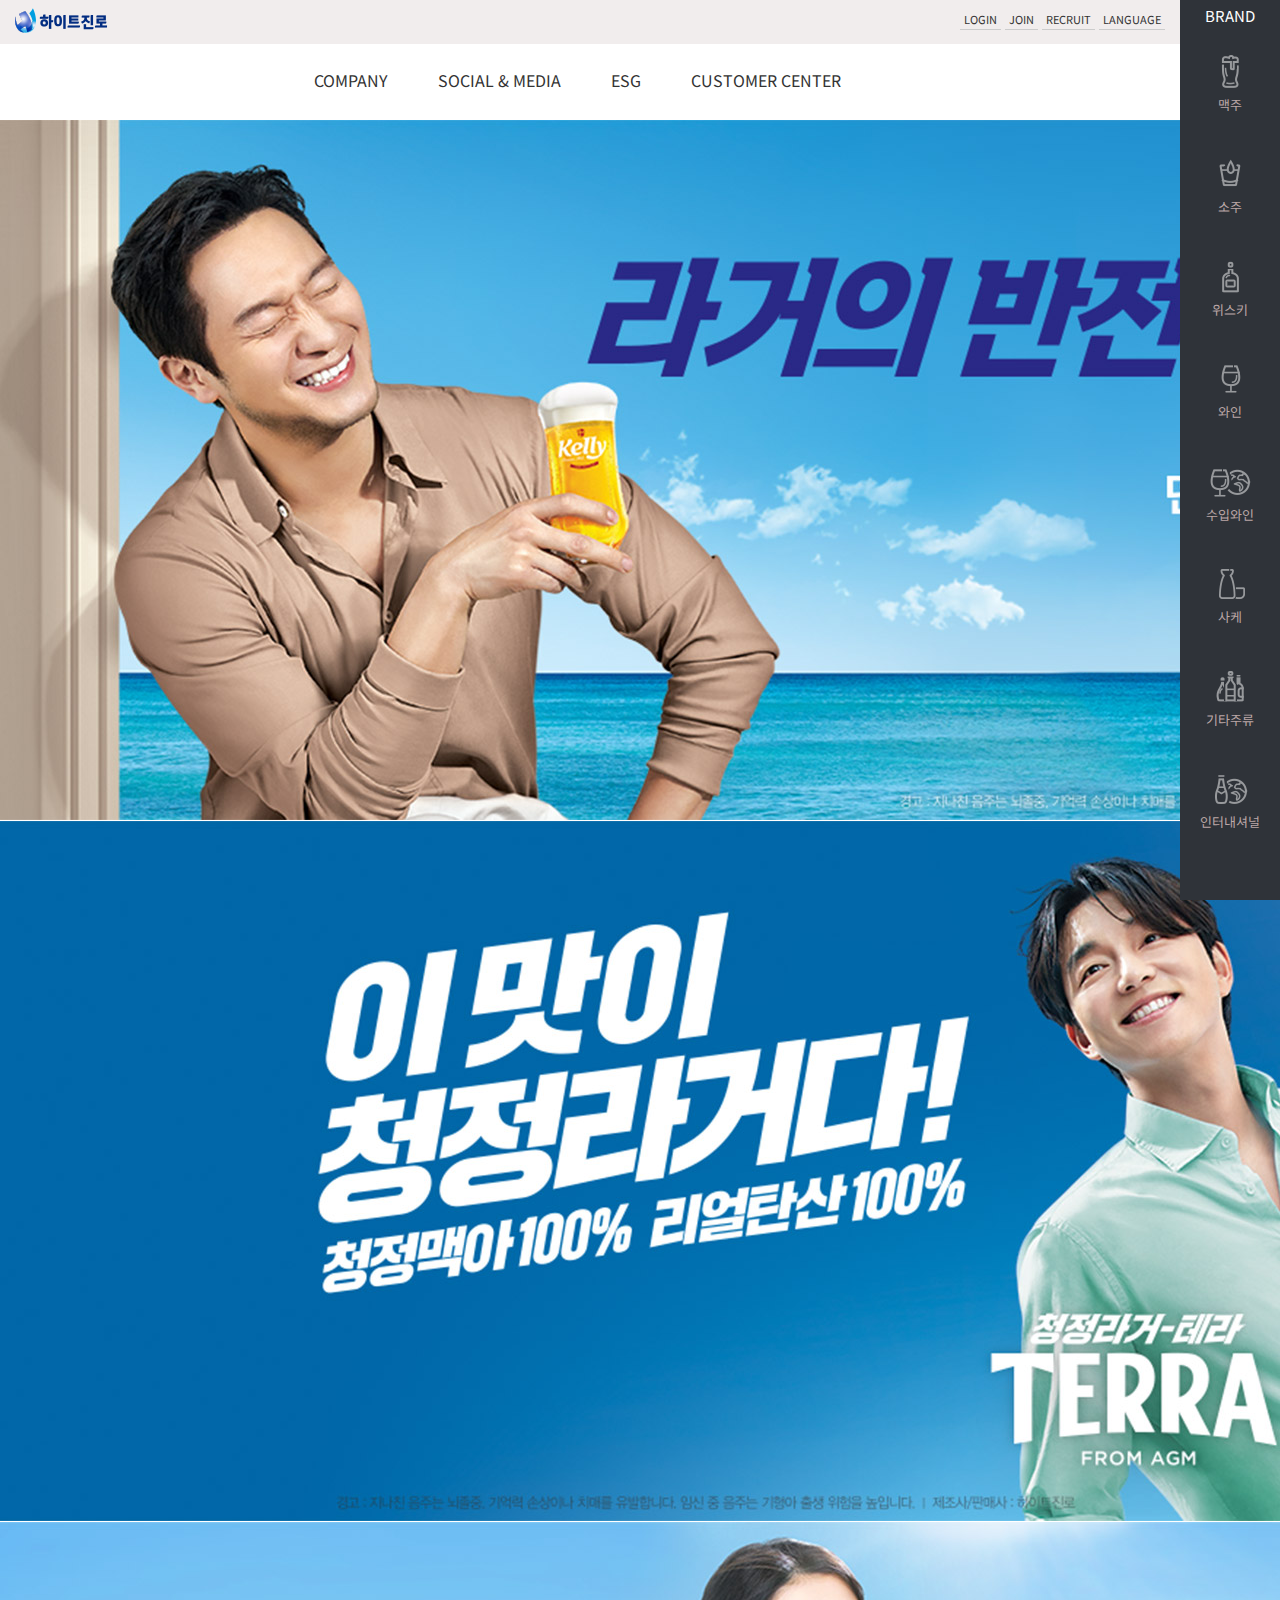
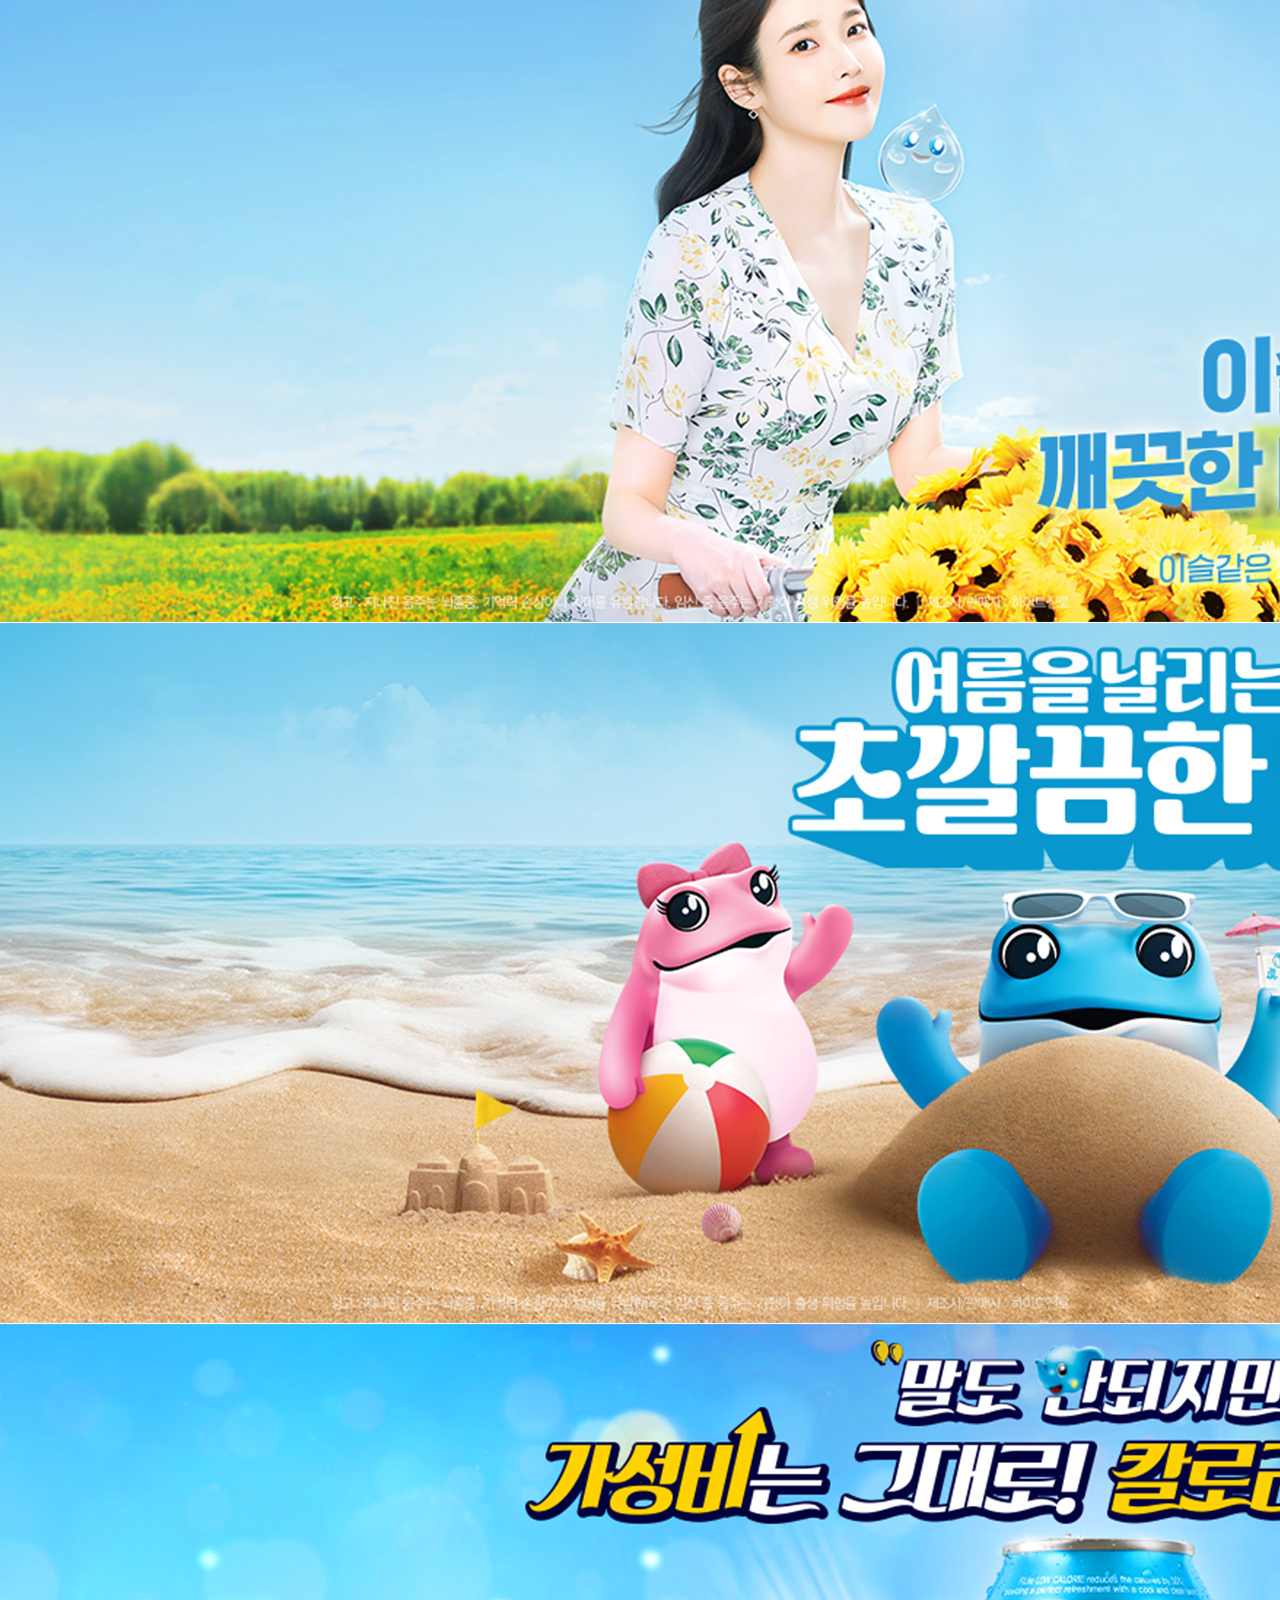
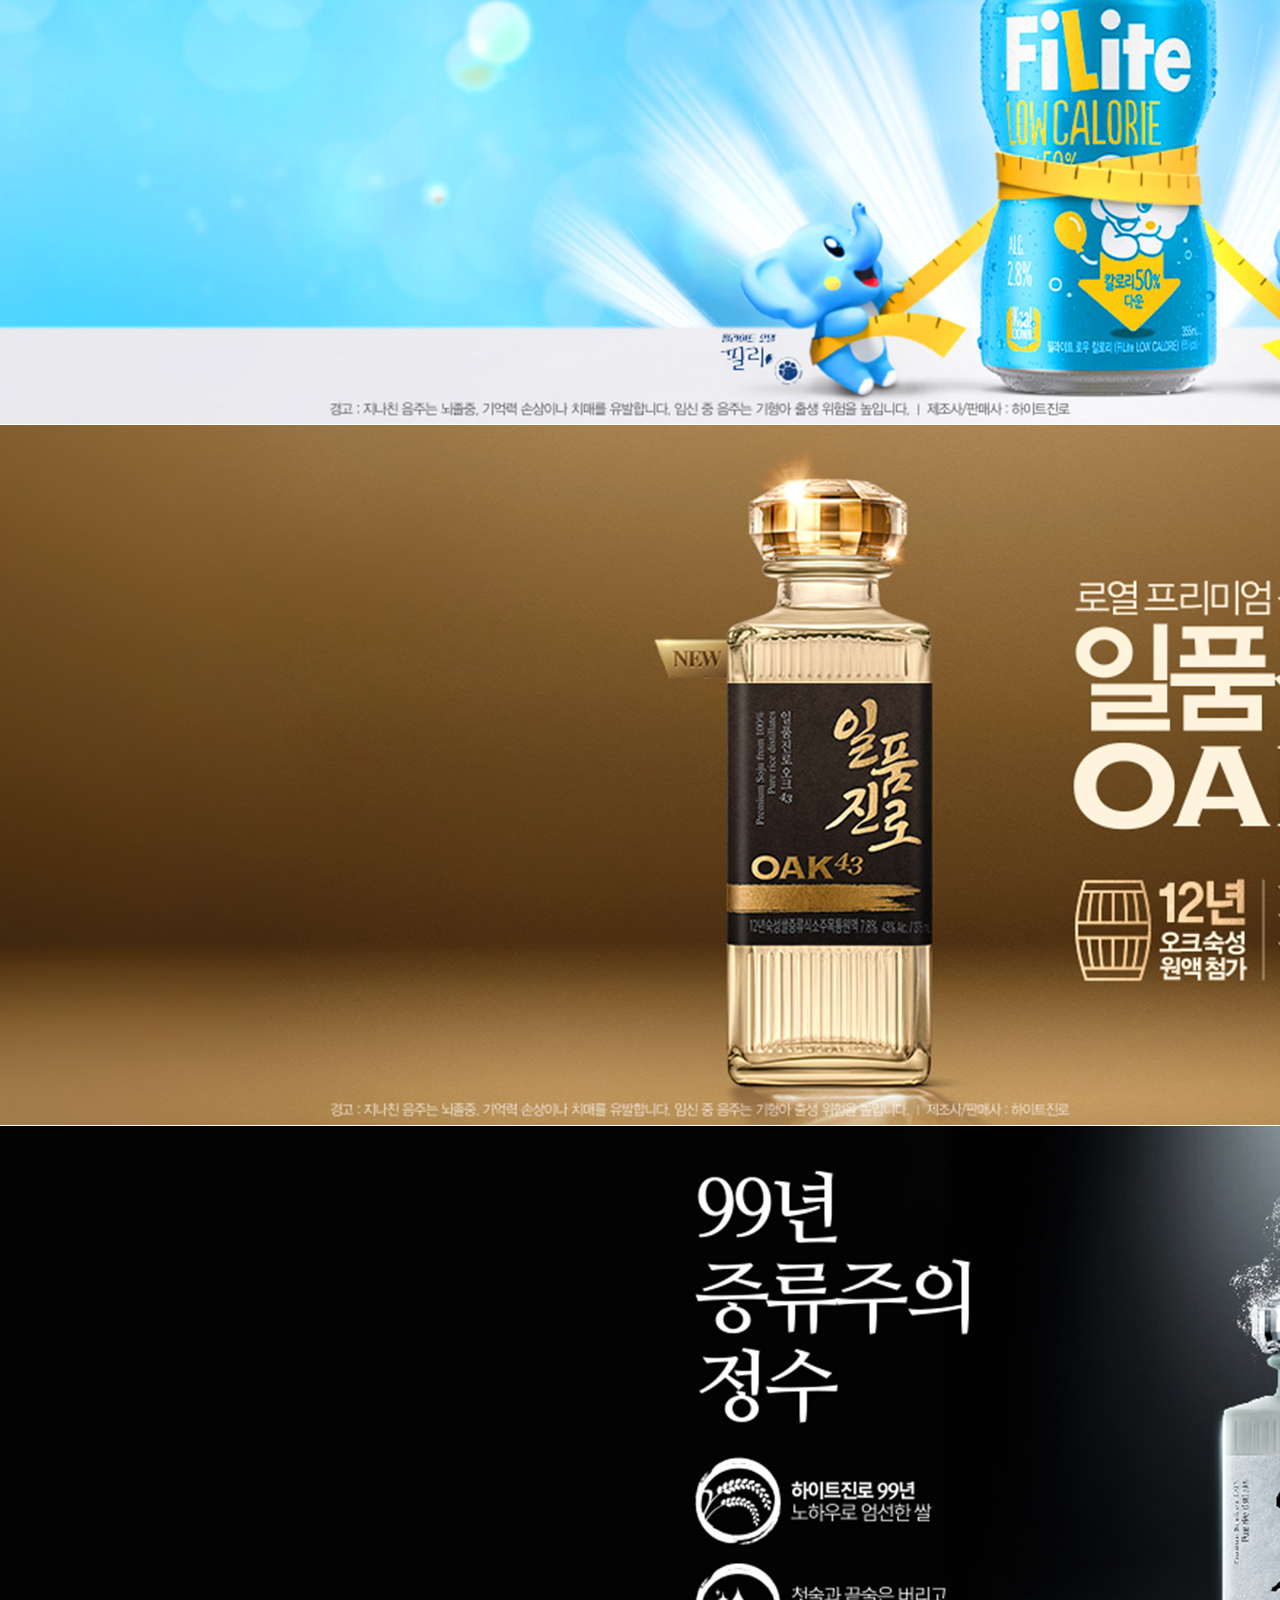
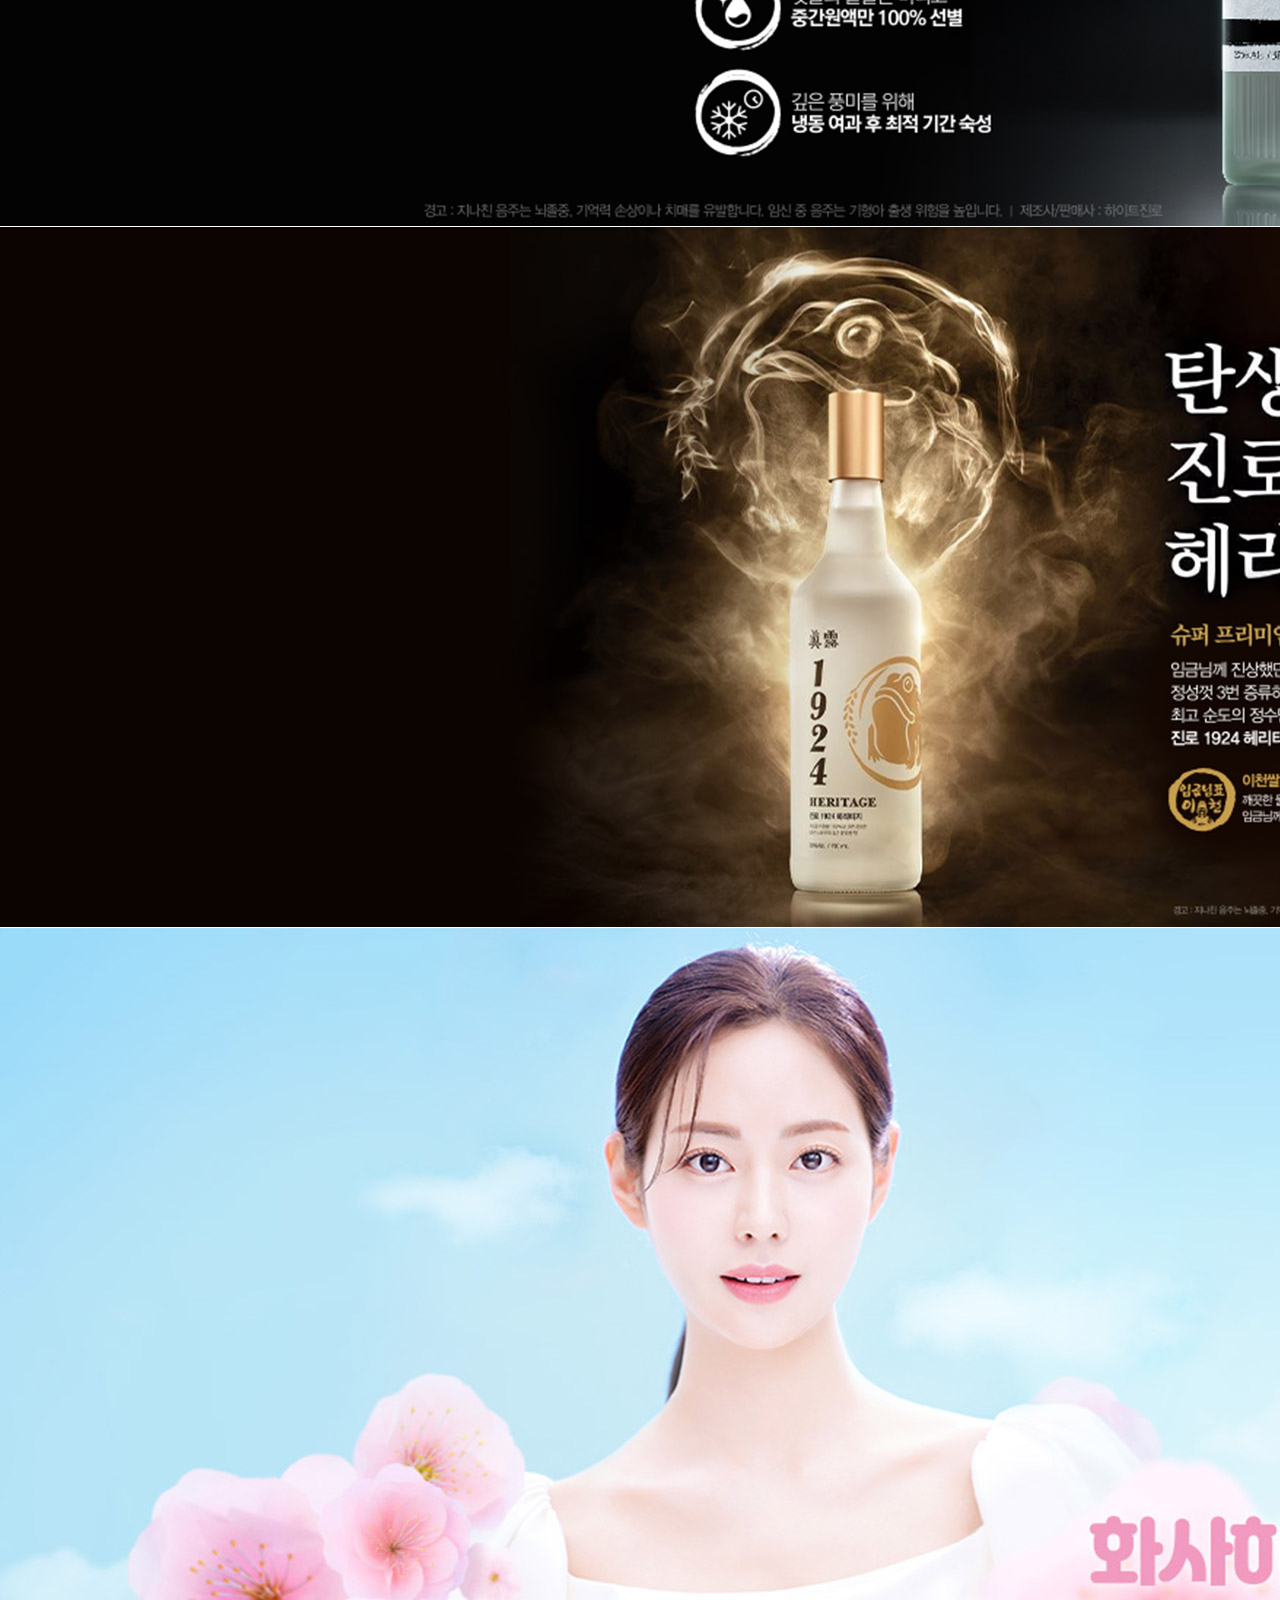
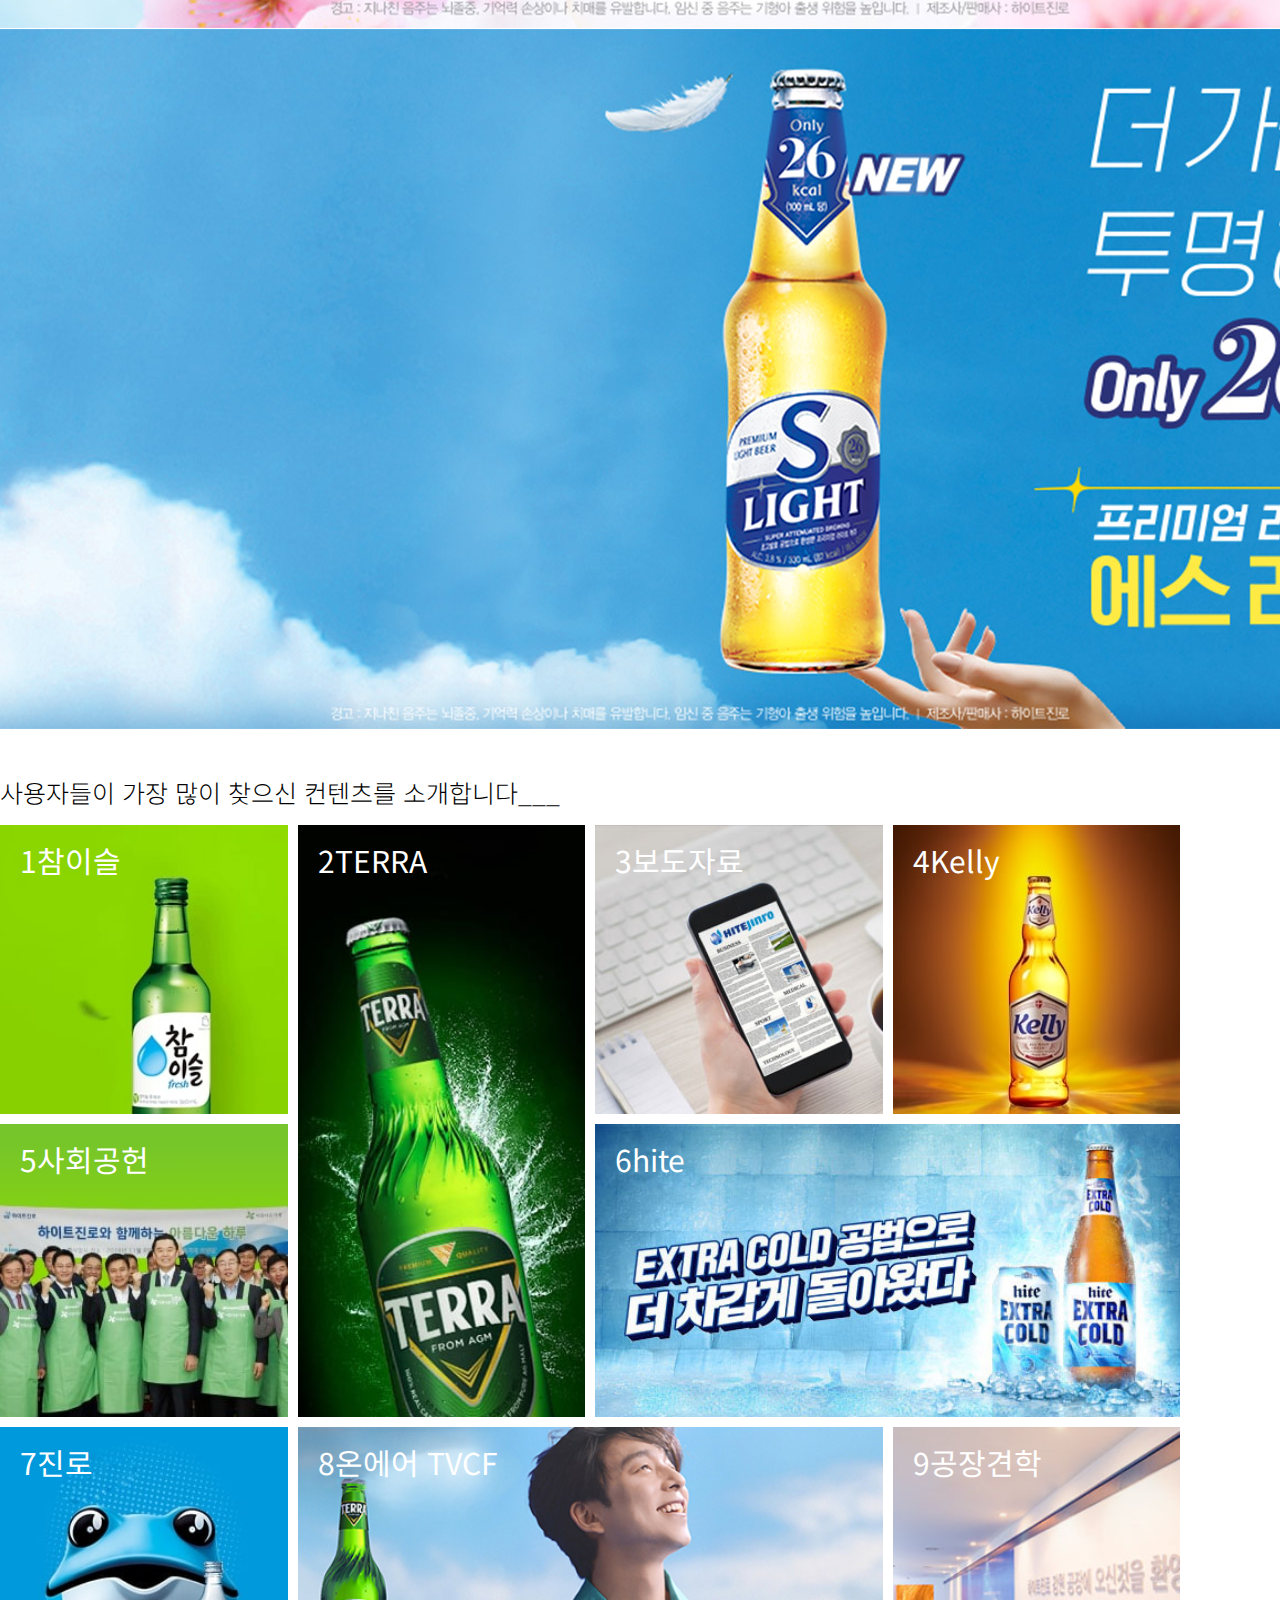
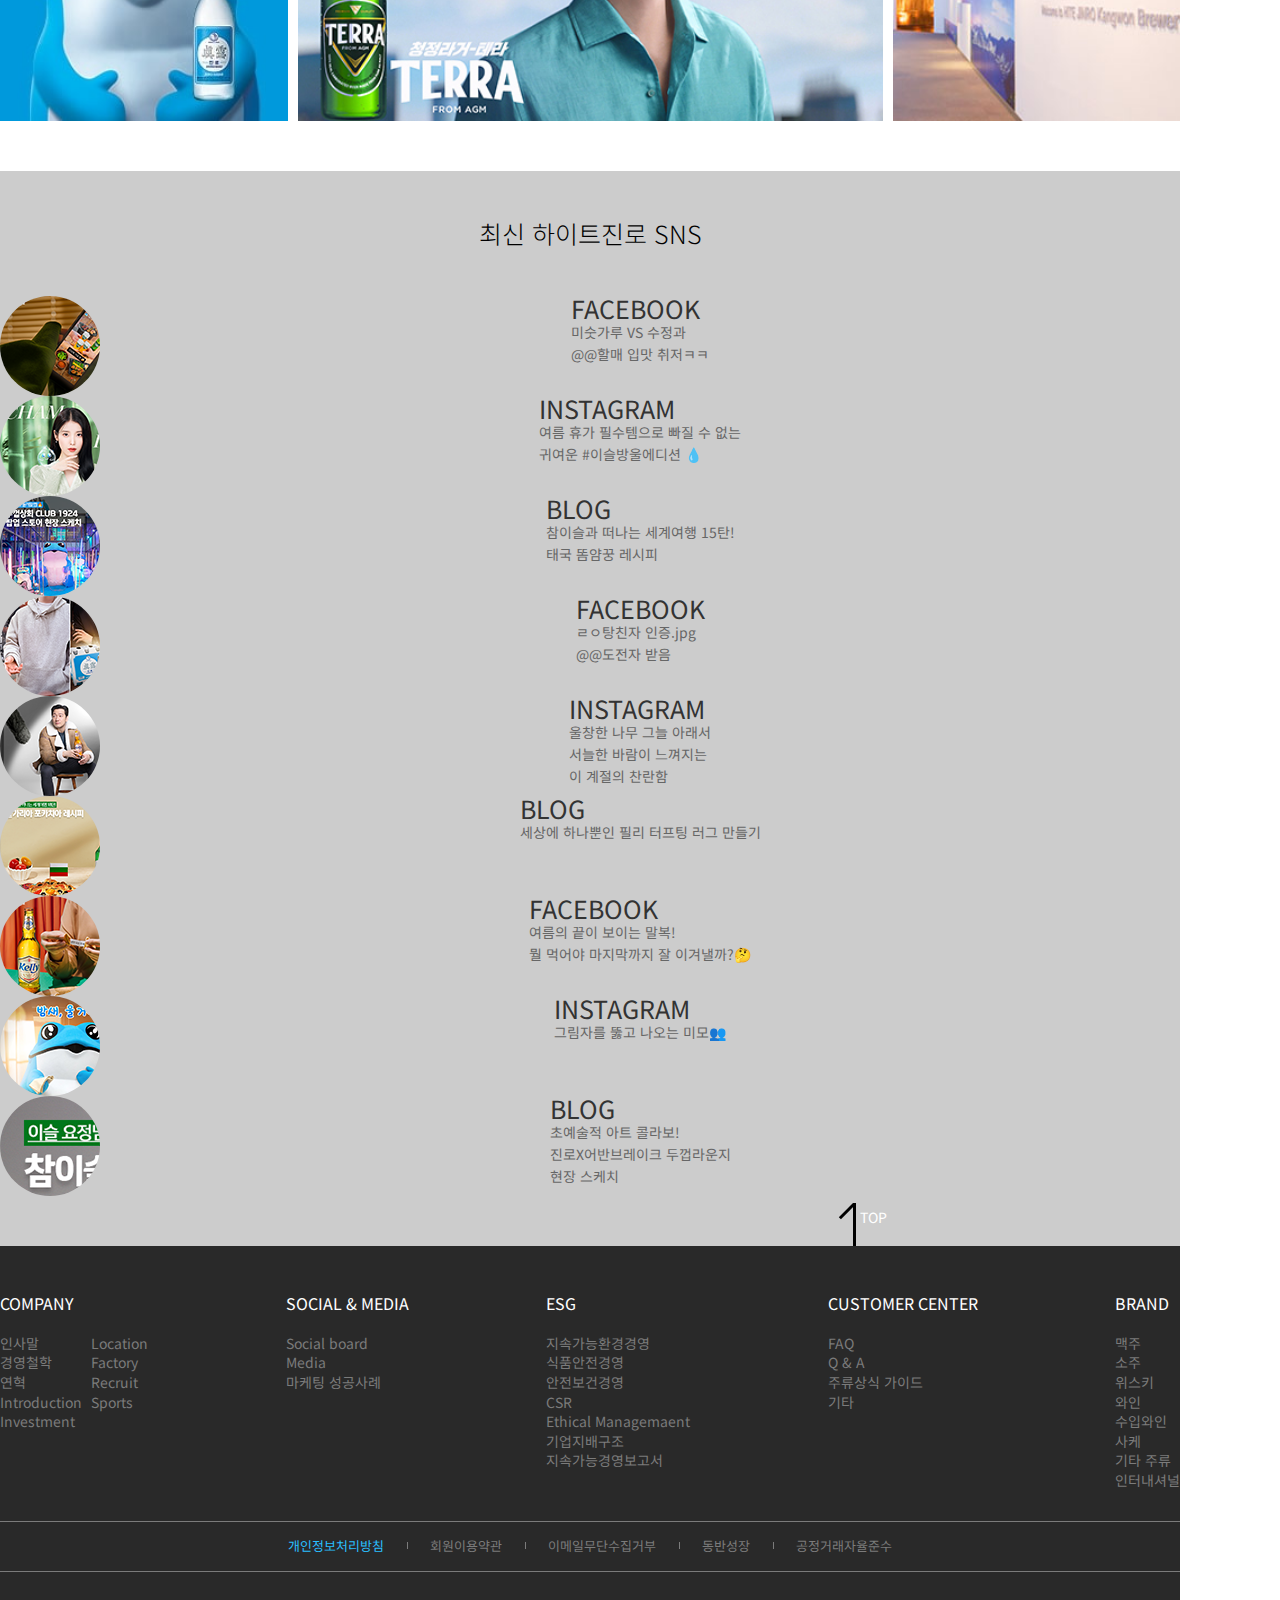
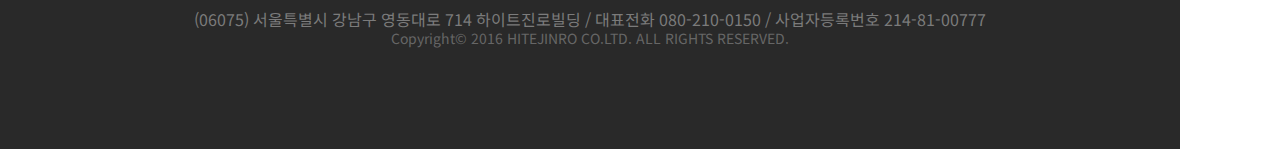
==== index.html @ b8dcb1e9 "240215" ====
<!DOCTYPE html>
<html lang="ko">
<head>
    <meta charset="UTF-8">
    <meta name="viewport" content="width=device-width, initial-scale=1.0">
    <link rel="shortcut icon" href="img/favicon.jpg" type="image/x-icon">
    <link rel="icon" href="img/favicon.jpg" type="image/x-icon">
    <title>pf4-하이트진로</title>
    <link rel="stylesheet" href="https://cdn.jsdelivr.net/npm/reset-css@5.0.1/reset.css">
    <link rel="stylesheet" href="css/reset.css">
    <link rel="preconnect" href="https://fonts.googleapis.com">
    <link rel="preconnect" href="https://fonts.gstatic.com" crossorigin>
    <link href="https://fonts.googleapis.com/css2?family=Noto+Sans+KR:wght@300;400;500&display=swap" rel="stylesheet"> 
    <link rel="stylesheet" href="css/common.css">
    <link rel="stylesheet" href="css/header.css">
    <link rel="stylesheet" href="css/subtitle.css">
    <link rel="stylesheet" href="css/index.css">
    <link rel="stylesheet" href="css/aside.css">
    <link rel="stylesheet" href="css/footer.css">
    <link rel="stylesheet" href="css/responsive.css">
    <script src="https://code.jquery.com/jquery-3.7.0.min.js" type="text/javascript"></script>
    <script type="text/javascript">
        $(document).ready(function(){
           // 목록항목의 p와 a를 둘러싸시오
           $("#product ul.list li").each(function(){// each()는 앞요소갯수만큼 순차적으로 실행하시오; 
                $(this).children("p,a").wrapAll("<div class='wtext'></div>"); 
                // wrapAll('<태그></태그');앞요소를 둘러싸시오(괄호안의 태그로)
                $(".wtext").hide();
            });           
            // 프로덕트 제품오버시 설명글 표시
                //목록항목에 마우스올리면 실행하시오
           $("#product ul.list li").hover(
                function(){ //mouseenter
                    // 마우스올린 li의 자식인 wtext를 fadeIn();하시오
                    $(this).children(".wtext").stop().fadeIn();//fadeIn() 서서히 나타나게 하시오
                    // 마우스올린 li의 자식인 wtext에 클래스를 붙여라(scaleX100)
                    $(this).children(".wtext").addClass("scaleX100");
                    // 마우스올린 li가 아닌 다른 형제요소들의 자식 wtext에 클래스를 없애라(scaleX100)
                    $(this).siblings().children("wtext").removeClass("scaleX100");


                },
                function(){ //mouseleave
                    $(this).children(".wtext").stop().fadeOut();//서서히 사라지게 하시오
                    // 마우스올린 li의 자식인 wtext에 클래스를 없애라(scaleX100)
                    $(this).children(".wtext").removeClass("scaleX100");
                }
           ); 
           /* 반응형에 따른 요소제어(보이기) */
           if($(window).width()<=1200){ // <= 작거나 같다(비교연산자) / $(window).width() 윈도우의 크기값을 가져와라
                // 모바일시 brand제목을 헤더로 옮기기
                $("aside .wrap h2").appendTo("header .wrap nav"); 
                /* 타이틀이미지 모바일용으로 교체 */
                //타이틀영역의 img태그의 속성값을 변경하시오
                /* $("div#subtitle .wrap img[src='img/i1.jpg']").attr("src","img/m/m-title1.jpg");
                $("div#subtitle .wrap img[src='img/i2.jpg']").attr("src","img/m/m-title2.jpg");
                $("div#subtitle .wrap img[src='img/i3.jpg']").attr("src","img/m/m-title3.jpg");
                $("div#subtitle .wrap img[src='img/i4.jpg']").attr("src","img/m/m-title4.jpg");
                $("div#subtitle .wrap img[src='img/i5.jpg']").attr("src","img/m/m-title5.png");
                $("div#subtitle .wrap img[src='img/i6.jpg']").attr("src","img/m/m-title6.png");
                $("div#subtitle .wrap img[src='img/i7.jpg']").attr("src","img/m/m-title7.png");
                $("div#subtitle .wrap img[src='img/i8.jpg']").attr("src","img/m/m-title8.jpg");
                $("div#subtitle .wrap img[src='img/i9.jpg']").attr("src","img/m/m-title9.jpg");
                $("div#subtitle .wrap img[src='img/i10.jpg']").attr("src","img/m/m-title10.png"); */

                var n=1;  // 변수선언과 초기화
                // 변수키워드 변수명=데이터; 변수키워드 var(변수:데이터를 담는 그릇,폴더) 
                // 변수명 n , = 넣어라(대입연산자,부호,기호), 1은 숫자데이터
                // 해석 : 변수 n에 1을 넣어라
                $("div#subtitle .wrap img").each(function(){
                    $("div#subtitle .wrap img:nth-child("+n+")").attr("src","img/m/m-title"+n+".jpg"); 
                    // 문자열과 변수 연결: "문자열"+변수
                    n++; // n에 들어있는 값을 1씩 증가시키시오
                });

                //어사이드의 img를 모바일용 이미지로 교체하기
                /* $("aside .wrap ul.list > li ul.listsub li:nth-child(1) a img").attr("src","img/aside/1-1m.png");
                $("aside .wrap ul.list > li ul.listsub li:nth-child(2) a img").attr("src","img/aside/1-2m.png");
                $("aside .wrap ul.list > li ul.listsub li:nth-child(3) a img").attr("src","img/aside/1-3m.png");
                $("aside .wrap ul.list > li ul.listsub li:nth-child(4) a img").attr("src","img/aside/1-4m.png");
                $("aside .wrap ul.list > li ul.listsub li:nth-child(5) a img").attr("src","img/aside/1-5m.png"); */

                var i=1;
                var m=1;

                $("aside .wrap ul.list > li").each(function(){
                    
                    $("aside .wrap ul.list > li:nth-child("+i+") ul.listsub li").each(function(){
                        $("aside .wrap ul.list > li:nth-child("+i+") ul.listsub li:nth-child("+m+") a img").attr("src","img/aside/"+i+"-"+m+"m.png");
                        m++;
                    });
                    i++;
                    m=1;
                });
                
             



            }
           //윈도우창사이즈가 바뀌면 실행하시오
           $(window).resize(function(){
                if($(window).width()<=1200){
                    $("aside .wrap h2").appendTo("header .wrap nav"); 
                 /* 타이틀이미지 모바일용으로 교체 */
                    //타이틀영역의 img태그의 속성값을 변경하시오
                    // $("div#subtitle .wrap img[src='img/i1.jpg']").attr("src","img/m/m-title1.jpg");

                    var n = 1;
                    $("div#subtitle .wrap img").each(function(){
                        $("div#subtitle .wrap img:nth-child("+n+")").attr("src","img/m/m-title"+n+".jpg");
                        n++;
                    });
                }
                if($(window).width()>1200){
                    $("header .wrap nav>h2").prependTo("aside .wrap");
                    /* 타이틀이미지 pc용으로 교체 */
                    /* $("div#subtitle .wrap img[src='img/m/m-title1.jpg']").attr("src","img/i1.jpg");
                    $("div#subtitle .wrap img[src='img/m/m-title2.jpg']").attr("src","img/i2.jpg");
                    $("div#subtitle .wrap img[src='img/m/m-title3.jpg']").attr("src","img/i3.jpg");
                    $("div#subtitle .wrap img[src='img/m/m-title4.jpg']").attr("src","img/i4.jpg");
                    $("div#subtitle .wrap img[src='img/m/m-title5.png']").attr("src","img/i5.jpg");
                    $("div#subtitle .wrap img[src='img/m/m-title6.png']").attr("src","img/i6.jpg");
                    $("div#subtitle .wrap img[src='img/m/m-title7.png']").attr("src","img/i7.jpg");
                    $("div#subtitle .wrap img[src='img/m/m-title8.jpg']").attr("src","img/i8.jpg");
                    $("div#subtitle .wrap img[src='img/m/m-title9.jpg']").attr("src","img/i9.jpg");
                    $("div#subtitle .wrap img[src='img/m/m-title10.png']").attr("src","img/i10.jpg"); */
                    var n=1; // 변수(그릇) n에 1을 넣으시오
                    $("div#subtitle .wrap img").each(function(){
                        $("div#subtitle .wrap img:nth-child("+n+")").attr("src","img/i"+n+".jpg");
                        n++; //n의 값을 1씩 증가시키시오.
                    });

                }
           });
           /*
            / 다른 요소를 잘라내서 원하는 요소안에 넣기
                잘라내올 요소.appendTo("붙여넣을 요소");

                / 조건문 if
                구문형식 if(조건){조건이 맞으면 실행될 구문}
                /$(window) : 브라우저창
                / width();너비를 가져오시오
                / < : 작다면

                if($(window).width()<769){ // 창크기가 769미만이라면 
                    $("aside .wrap h2").appendTo("header .wrap nav");  //  h2를 ..로 옮겨라
                }
           */
          
        /* 햄버거버튼 클릭 - 대메뉴 보이기 */
            // 햄버거를 클릭하면 실행하시오()
            $(".ham").click(function(){
                //w대메뉴에 클래스를 붙이시오
                $("header .wrap nav .wgnb").addClass("wgnbShow");

                //close를 지우기
                $(".close").remove();

                //x표시용으로 쓸 태그를 추가하시오
                $("header .wrap nav .wgnb").prepend('<a href="" class="close block"></a>'); 

                //대메뉴 닫기
                $(".close").click(function(){
                    $("header .wrap nav .wgnb").removeClass("wgnbShow");
                    return false;
                });

                //aside를 닫기
                $("aside").removeClass("asideSliding");
                return false;
            });
        //모바일 대메뉴클릭하면 서브메뉴 펼치게
            $("header .wrap nav .wgnb h2").click(function(){
                $(this).toggleClass("currenH2");
                $(this).parent().siblings().children("h2").removeClass("currenH2");
                $(this).next().slideToggle();
                $(this).parent().siblings().children("ul").slideUp();
            });
            
        // 스크롤 이벤트
            var headerH = $("header").height();
            $(window).scroll(function(){
                if($(window).scrollTop()>$("header").height()){ // 윈도우의 scrollTop 위치값이 ~~보다 크다면
                    // body에 스타일 지정 (padding-top값에 header 높이값 지정)
                    $("body").css("padding-top", headerH);
                    // header에 클래스 붙히기
                    $("header").addClass("headerFix");
                }else{
                    $("body").css("padding-top",0);
                    $("header").removeClass("headerFix");
                }
                if($(window).scrollTop()>$("#subtitle").height()+40){
                    // aside에 slideHide 클래스 붙히기
                    $("aside").addClass("slideHide");
                    // 탑 요소에 클래스 붙히기
                    $("footer .btop").addClass("topFix");
                }else{
                    $("aside").removeClass("slideHide");
                    $("footer .btop").removeClass("topFix");
                }

                // 하단 탑 버튼 페이지와 같이 이동 
                if($(window).scrollTop()>$("footer").offset().top-$(window).height()){
                    $("footer .btop").removeClass("topFix").css("opacity",1);
                }
                
            });
            console.log($("footer").offset());
        });
    </script> 
    <!-- slick -->
    <link rel="stylesheet" type="text/css" href="https://cdn.jsdelivr.net/npm/slick-carousel@1.8.1/slick/slick.css"/>
    <link rel="stylesheet" type="text/css" href="https://cdn.jsdelivr.net/npm/slick-carousel@1.8.1/slick/slick-theme.css"/>
    <script type="text/javascript" src="https://cdn.jsdelivr.net/npm/slick-carousel@1.8.1/slick/slick.min.js"></script>
	<script type="text/javascript">
        $(document).ready(function(){
            $('.snsSlide').slick({
                infinite: true,
                slidesToShow: 3,
                slidesToScroll: 1,
                autoplay: true,
                autoplaySpeed: 2000,
                speed:1000,
                dots:true,
                arrows:true,
                responsive:[
                    {
                    breakpoint: 769,
                    settings: {
                        infinite: true,
                        slidesToShow: 1,
                        slidesToScroll: 1,
                        autoplay: true,
                        autoplaySpeed: 2000,
                        speed:1000,
                        dots:true,
                        arrows:false,
                        centerMode: true,
                        centerPadding: '20px'
                    }
                    }
                ]   
            });

            $('.titleani').slick({
                infinite: true,
                slidesToShow: 1,
                slidesToScroll: 1,
                autoplay: true,
                autoplaySpeed: 3000,
                speed:4000,
                dots:true,
                arrows:true,
                responsive:[
                    {
                        breakpoint: 1201,
                        settings: {
                            infinite: true,
                            slidesToShow: 2,
                            slidesToScroll: 1,
                            autoplay: true,
                            autoplaySpeed: 2000,
                            speed:1000,
                            dots:true,
                            arrows:false
                        }
                    },
                    {
                        breakpoint: 769,
                        settings: {
                            infinite: true,
                            slidesToShow: 1,
                            slidesToScroll: 1,
                            autoplay: true,
                            autoplaySpeed: 2000,
                            speed:1000,
                            dots:true,
                            arrows:false
                        }
                    }
                ]    
            });
        });
    </script>
    <!-- aside애니 -->
    <script type="text/javascript">
        $(document).ready(function(){
            $("aside .wrap ul.list > li h3").hover(function(){
                //$("aside").addClass("sliding");
                if($(window).width()>1200){
                    $("aside").addClass("sliding");
                    $(this).next().show();
                    $(this).parent().siblings().children(".listsub").hide();
                    $(this).addClass("current");
                    $(this).next().addClass("wide");
                    $(this).parent().siblings().children("h3").removeClass("current");
                    $(this).parent().siblings().children(".listsub").hide().removeClass("wide");
                }
            });
            //h3 a을 클릭하면 실행하시오
            $("aside .wrap ul.list > li h3 a").click(function(){
                // 마우스클릭한 요소 다음에 오는 것을 slideToggle하시오
                $(this).parent().next().slideToggle();
                $(this).parent().parent().siblings().children("div").slideUp();
                return false;
            });

            $("aside").mouseleave(function(){
                // $("aside").removeClass("sliding");
            });
            //brand를 클릭하면 실행하시오
            $("header .wrap nav h2").click(function(){
                //aside에 클래스를 토글하시오
                $("aside").toggleClass("asideSliding");
                $("header .wrap nav .wgnb").removeClass("wgnbShow");
            });

        });
    </script>		
</head>
<body>
    
    <!-- 상단영역 -->
   <header id="top">
        <div class="wrap">
            <nav>
                <h1 class="h5">
                    <a href="" class="a">하이트진로</a>
                </h1>
                <ul class="gnb">
                    <li><a href="" class="a">COMPANY</a></li>
                    <li><a href="" class="a">SOCIAL & MEDIA</a></li>
                    <li><a href="" class="a">ESG</a></li>
                    <li><a href="" class="a">CUSTOMER CENTER</a></li>
                </ul>
                <ul class="enb">
                    <li><a href="" class="a">LOGIN</a></li>
                    <li><a href="" class="a">JOIN</a></li>
                    <li><a href="" class="a">RECRUIT</a></li>
                    <li><a href="" class="a">LANGUAGE</a></li>
                </ul>
                <div class="wgnb hide">
                    <div class="center">
                        <div class="wsub">
                            <h2 class="hide">COMPANY</h2>
                            <ul class="text-center">
                                <li><a href="">회사개요</a></li>
                                <li><a href="">CEO 인사말</a></li>
                                <li><a href="">가치체계</a></li>
                                <li><a href="">연구소</a></li>
                                <li><a href="">관계사</a></li>
                                <li><a href="">사업장</a></li>
                            </ul>
                        </div>
                        <div class="wsub">
                            <h2 class="hide">제품소개</h2>
                            <ul class="text-center">
                                <li><a href="">제품정보</a></li>
                                <li><a href="">주정</a></li>
                                <li><a href="">석유화학</a></li>
                                <li><a href="">Color Paste</a></li>
                                <li><a href="">제품문의</a></li>
                            </ul>
                        </div>
                        <div class="wsub">
                            <h2 class="hide">지속가능경영</h2>
                            <ul class="text-center">
                                <li><a href="">정도경영</a></li>
                                <li><a href="">환경경영</a></li>
                                <li><a href="">품질경영</a></li>
                            </ul>
                        </div>
                        <div class="wsub">
                            <h2 class="hide">투자정보</h2>
                            <ul class="text-center">
                                <li><a href="">경영정보</a></li>
                                <li><a href="">주가정보</a></li>
                                <li><a href="">재무정보</a></li>
                                <li><a href="">IR자료실</a></li>
                            </ul>
                        </div>
                        <div class="wsub">
                            <h2 class="hide">홍보센터</h2>
                            <ul class="text-center">
                                <li><a href="">KAI소식</a></li>
                                <li><a href="">CI소개</a></li>
                                <li><a href="">사회공헌</a></li>
                            </ul>
                        </div>
                        <div class="wsub">
                            <h2 class="hide">인재채용</h2>
                            <ul class="text-center">
                                <li><a href="">인사제도</a></li>
                                <li><a href="">채용공고</a></li>
                                <li><a href="">채용문의</a></li>
                            </ul>
                        </div>
                    </div>
                </div>
                <a href="" class="ham hide">전체메뉴</a>

            </nav>
        </div>
   </header>
   <!-- 타이틀영역 -->
   <div id="subtitle" class="height-full">
        <div class="titleani wrap height-full">
            <img src="img/i1.jpg" alt="켈리 포스터">
            <img src="img/i2.jpg" alt="테라 포스터">
            <img src="img/i3.jpg" alt="참이슬 포스터">
            <img src="img/i4.jpg" alt="진로 포스터">
            <img src="img/i5.jpg" alt="필라이트 포스터">
            <img src="img/i6.jpg" alt="일품진로 OAK43 포스터">
            <img src="img/i7.jpg" alt="일품진로 포스터">
            <img src="img/i8.jpg" alt="진로1924 포스터">
            <img src="img/i9.jpg" alt="매화수 포스터">
            <img src="img/i10.jpg" alt="에스라이트 포스터">
        </div>
   </div>
   <!-- 메인영역 -->
   <main>
        <section id="product">
            <div class="wrap paddingT50 paddingB50">
                <ol class="breadcrumb hide">
                    <li><a href="">home</a></li>
                    <li><a href="">회사소개</a></li>
                    <li class="active">인사말</li>
                </ol>
                <h2 class="h3">사용자들이 가장 많이 찾으신 컨텐츠를 소개합니다___</h2>
                <ul class="list">
                    <li data-toggle="modal" data-target="#myModal">
                        <figure><img src="img/1.jpg" alt=""></figure>
                        <h3>1참이슬</h3>
                        <p>국내유일 청정 대나무숯으로<br>4번 걸러 더 깨끗해진<br>참이슬 fresh</p>
                        <a href="">LEARN MORE</a>
                    </li>
                    <li data-toggle="modal" data-target="#myModal2">
                        <figure><img src="img/2.jpg" alt=""></figure>
                        <h3>2TERRA</h3>
                        <p>청정라거<br>시대개막<br>TERRA</p>
                        <a href="">LEARN MORE</a>
                    </li>
                    <li>
                        <figure><img src="img/3.jpg" alt=""></figure>
                        <h3>3보도자료</h3>
                        <p>언론 속 하이트진로의<br>다양한 소식을 알려 드립니다.</p>
                        <a href="">LEARN MORE</a>
                    </li>
                    <li>
                        <figure><img src="img/4.jpg" alt=""></figure>
                        <h3>4Kelly</h3>
                        <p>덴마크 프리미엄 맥아 100%<br>- 더블 숙성 라거 켈리</p>
                        <a href="">LEARN MORE</a>
                    </li>
                    <li>
                        <figure><img src="img/5.jpg" alt=""></figure>
                        <h3>5사회공헌</h3>
                        <p>하이트진로의 사회공헌 활동은<br>모두가 즐겁고 행복한 세상을<br>만들기 위한 실천입니다.</p>
                        <a href="">LEARN MORE</a>
                    </li>
                    <li>
                        <figure><img src="img/6.jpg" alt=""></figure>
                        <h3>6hite</h3>
                        <p>EXTRA COLD공법으로<br>더 차갑게 돌아왔다</p>
                        <a href="">LEARN MORE</a>
                    </li>
                    <li>
                        <figure><img src="img/7.jpg" alt=""></figure>
                        <h3>7진로</h3>
                        <p>진로 이즈 백!<br>소주의 원조, 진로가 돌아왔다</p>
                        <a href="">LEARN MORE</a>
                    </li>
                    <li>
                        <figure><img src="img/8.jpg" alt=""></figure>
                        <h3>8온에어 TVCF</h3>
                        <p>하이트진로의 최신 광고영상을 소개합니다.</p>
                        <a href="">LEARN MORE</a>
                    </li>
                    <li>
                        <figure><img src="img/9.jpg" alt=""></figure>
                        <h3>9공장견학</h3>
                        <p>하이트진로만의 최첨단 설비와<br>친환경이념이 담긴 생산공정을<br>직접 만나보세요.</p>
                        <a href="">LEARN MORE</a>
                    </li>
                </ul>
            </div>
        </section>
        <section id="sns">
            <div class="wrap paddingT50 paddingB50 paddingT50">
                <h2 class="h3 text-center">최신 하이트진로 SNS</h2>
                <ul class="snsani snsSlide">
                    <li class="sns1">
                        <a href="">
                            <h3 class="h4">FACEBOOK</h3>
                            <p class="p">미숫가루 VS 수정과<br>@@할매 입맛 취저ㅋㅋ</p>
                        </a>
                    </li>
                    <li class="sns2">
                        <a href="">
                            <h3 class="h4">INSTAGRAM</h3>
                            <p class="p">여름 휴가 필수템으로 빠질 수 없는<br>귀여운 #이슬방울에디션 💧</p>
                        </a>
                    </li>
                    <li class="sns3">
                        <a href="">
                            <h3 class="h4">BLOG</h3>
                            <p class="p">참이슬과 떠나는 세계여행 15탄!<br>태국 똠얌꿍 레시피</p>
                        </a>
                    </li>
                    <li class="sns4">
                        <a href="">
                            <h3 class="h4">FACEBOOK</h3>
                            <p class="p">ㄹㅇ탕친자 인증.jpg<br>@@도전자 받음</p>
                        </a>
                    </li>
                    <li class="sns5">
                        <a href="">
                            <h3 class="h4">INSTAGRAM</h3>
                            <p class="p">울창한 나무 그늘 아래서<br>서늘한 바람이 느껴지는<br>이 계절의 찬란함</p>
                        </a>
                    </li>
                    <li class="sns6">
                        <a href="">
                            <h3 class="h4">BLOG</h3>
                            <p class="p">세상에 하나뿐인 필리 터프팅 러그 만들기</p>
                        </a>
                    </li>
                    <li class="sns7">
                        <a href="">
                            <h3 class="h4">FACEBOOK</h3>
                            <p class="p">여름의 끝이 보이는 말복!<br>뭘 먹어야 마지막까지 잘 이겨낼까?🤔</p>
                        </a>
                    </li>
                    <li class="sns8">
                        <a href="">
                            <h3 class="h4">INSTAGRAM</h3>
                            <p class="p">그림자를 뚫고 나오는 미모👥</p>
                        </a>
                    </li>
                    <li class="sns9">
                        <a href="">
                            <h3 class="h4">BLOG</h3>
                            <p class="p">초예술적 아트 콜라보!<br>진로X어반브레이크 두껍라운지<br>현장 스케치</p>
                        </a>
                    </li>
                </ul>
            </div>
        </section>
   </main>
    <!-- 어사이드:브랜드 -->
    <aside class="brand">
        <div class="wrap">
            <h2 class="h4">Brand</h2>
            <ul class="list">
                <li>
                    <h3 class="h5"><a href="#" class="block">맥주</a></h3>
                    <div>
                        <ul class="listsub">
                            <li>
                                <a href="#" class="block">
                                    <img src="img/aside/1-1.png" alt="Kelly">
                                </a>
                            </li>
                            <li>
                                <a href="#" class="block">
                                    <img src="img/aside/1-2.png" alt="TERRA">
                                </a>
                            </li>
                            <li>
                                <a href="#" class="block">
                                    <img src="img/aside/1-3.png" alt="하이트">
                                </a>
                            </li>
                            <li>
                                <a href="#" class="block">
                                    <img src="img/aside/1-4.png" alt="S LIGHT">
                                </a>
                            </li>
                            <li>
                                <a href="#" class="block">
                                    <img src="img/aside/1-5.png" alt="스타우트">
                                </a>
                            </li>
                        </ul>
                    </div>
                </li>
                <li>
                    <h3 class="h5"><a href="#" class="block">소주</a></h3>
                    <div>
                        <ul class="listsub">
                        <li>
                            <a href="#" class="block">
                                <img src="img/aside/2-1.png" alt="참이슬 fresh">
                            </a>
                        </li>
                        <li>
                            <a href="#" class="block">
                                <img src="img/aside/2-2.png" alt="참이슬 오리지널">
                            </a>
                        </li>
                        <li>
                            <a href="#" class="block">
                                <img src="img/aside/2-3.png" alt="진로">
                            </a>
                        </li>
                        <li>
                            <a href="#" class="block">
                                <img src="img/aside/2-4.png" alt="진로 1924 헤리티지">
                            </a>
                        </li>
                        <li>
                            <a href="#" class="block">
                                <img src="img/aside/2-5.png" alt="일품진로">
                            </a>
                        </li>
                        <li>
                            <a href="#" class="block">
                                <img src="img/aside/2-6.png" alt="일품진로 오크43">
                            </a>
                        </li>
                        <li>
                            <a href="#" class="block">
                                <img src="img/aside/2-7.png" alt="일품진로 23년 산">
                            </a>
                        </li>
                        <li>
                            <a href="#" class="block">
                                <img src="img/aside/2-8.png" alt="진로25">
                            </a>
                        </li>
                        <li>
                            <a href="#" class="block">
                                <img src="img/aside/2-9.png" alt="참이슬 담금주">
                            </a>
                        </li>
                        </ul>
                    </div>
                </li>
                <li>
                    <h3 class="h5"><a href="#" class="block">위스키</a></h3>
                    <div>
                        <ul class="listsub">
                        <li>
                            <a href="#" class="block">
                                <img src="img/aside/3-1.png" alt="더 클래스 1933">
                            </a>
                        </li>
                        <li>
                            <a href="#" class="block">
                                <img src="img/aside/3-2.png" alt="커티삭">
                            </a>
                        </li>
                        </ul>
                    </div>
                </li>
                <li>
                    <h3 class="h5"><a href="#" class="block">와인</a></h3>
                    <div>
                        <ul class="listsub">
                        <li>
                            <a href="#" class="block">
                                <img src="img/aside/4-1.png" alt="진로 레드와인">
                            </a>
                        </li>
                        </ul>
                    </div>
                </li>
                <li>
                    <h3 class="h5"><a href="#" class="block">수입와인</a></h3>
                    <div>
                        <ul class="listsub">
                        <li>
                            <a href="#" class="block">
                                <img src="img/aside/5-1.png" alt="프랑스">
                            </a>
                        </li>
                        <li>
                            <a href="#" class="block">
                                <img src="img/aside/5-2.png" alt="이탈리아">
                            </a>
                        </li>
                        <li>
                            <a href="#" class="block">
                                <img src="img/aside/5-3.png" alt="스페인">
                            </a>
                        </li>
                        <li>
                            <a href="#" class="block">
                                <img src="img/aside/5-4.png" alt="독일">
                            </a>
                        </li>
                        <li>
                            <a href="#" class="block">
                                <img src="img/aside/5-5.png" alt="미국">
                            </a>
                        </li>
                        <li>
                            <a href="#" class="block">
                                <img src="img/aside/5-6.png" alt="캐나다">
                            </a>
                        </li>
                        <li>
                            <a href="#" class="block">
                                <img src="img/aside/5-7.png" alt="칠레">
                            </a>
                        </li>
                        <li>
                            <a href="#" class="block">
                                <img src="img/aside/5-8.png" alt="아르헨티나">
                            </a>
                        </li>
                        <li>
                            <a href="#" class="block">
                                <img src="img/aside/5-9.png" alt="호주">
                            </a>
                        </li>
                        <li>
                            <a href="#" class="block">
                                <img src="img/aside/5-10.png" alt="뉴질랜드">
                            </a>
                        </li>
                        </ul>
                    </div>
                </li>
                <li>
                    <h3 class="h5"><a href="#" class="block">사케</a></h3>
                    <div>
                        <ul class="listsub">
                        <li>
                            <a href="#" class="block">
                                <img src="img/aside/6-1.png" alt="키쿠스이">
                            </a>
                        </li>
                        <li>
                            <a href="#" class="block">
                                <img src="img/aside/6-2.png" alt="다카시미즈">
                            </a>
                        </li>
                        <li>
                            <a href="#" class="block">
                                <img src="img/aside/6-3.png" alt="마보로시">
                            </a>
                        </li>
                        <li>
                            <a href="#" class="block">
                                <img src="img/aside/6-4.png" alt="아마노토">
                            </a>
                        </li>
                        <li>
                            <a href="#" class="block">
                                <img src="img/aside/6-5.png" alt="사토노호마레">
                            </a>
                        </li>
                        <li>
                            <a href="#" class="block">
                                <img src="img/aside/6-6.png" alt="요네츠루">
                            </a>
                        </li>
                        <li>
                            <a href="#" class="block">
                                <img src="img/aside/6-7.png" alt="카가미야마">
                            </a>
                        </li>
                        <li>
                            <a href="#" class="block">
                                <img src="img/aside/6-8.png" alt="텐란잔">
                            </a>
                        </li>
                        </ul>
                    </div>
                </li>
                <li>
                    <h3 class="h5"><a href="#" class="block">기타주류</a></h3>
                    <div>
                        <ul class="listsub">
                        <li>
                            <a href="#" class="block">
                                <img src="img/aside/7-1.png" alt="필라이트">
                            </a>
                        </li>
                        <li>
                            <a href="#" class="block">
                                <img src="img/aside/7-2.png" alt="이슬톡톡">
                            </a>
                        </li>
                        <li>
                            <a href="#" class="block">
                                <img src="img/aside/7-3.png" alt="아이셔에이슬">
                            </a>
                        </li>
                        <li>
                            <a href="#" class="block">
                                <img src="img/aside/7-4.png" alt="자몽에이슬">
                            </a>
                        </li>
                        <li>
                            <a href="#" class="block">
                                <img src="img/aside/7-5.png" alt="청포도에이슬">
                            </a>
                        </li>
                        <li>
                            <a href="#" class="block">
                                <img src="img/aside/7-6.png" alt="매화수">
                            </a>
                        </li>
                        <li>
                            <a href="#" class="block">
                                <img src="img/aside/7-7.png" alt="진로와인">
                            </a>
                        </li>
                        </ul>
                    </div>
                </li>
                <li>
                    <h3 class="h5"><a href="#" class="block">인터내셔널</a></h3>
                    <div>
                        <ul class="listsub">
                        <li>
                            <a href="#" class="block">
                                <img src="img/aside/8-1.png" alt="Kronenbourg 1664">
                            </a>
                        </li>
                        <li>
                            <a href="#" class="block">
                                <img src="img/aside/8-2.png" alt="SOMERSBY">
                            </a>
                        </li>
                        <li>
                            <a href="#" class="block">
                                <img src="img/aside/8-3.png" alt="PAULANER">
                            </a>
                        </li>
                        <li>
                            <a href="#" class="block">
                                <img src="img/aside/8-4.png" alt="KIRIN ICHIBAN">
                            </a>
                        </li>
                        <li>
                            <a href="#" class="block">
                                <img src="img/aside/8-5.png" alt="SINGHA">
                            </a>
                        </li>
                        <li>
                            <a href="#" class="block">
                                <img src="img/aside/8-6.png" alt="BALLAST POINT">
                            </a>
                        </li>
                        </ul>
                    </div>
                </li>
            </ul>
        </div>
    </aside>
   <!-- 하단영역 -->
   <footer>
        <div class="wrap paddingT50 paddingB100">
            <ul class="fnb flex">
                <li>
                    <h2><a href="">COMPANY</a></h2>
                    <ul class="sublist">
                        <li><a href="">인사말</a></li>
                        <li><a href="">경영철학</a></li>
                        <li><a href="">연혁</a></li>
                        <li><a href="">Introduction</a></li>
                        <li><a href="">Investment</a></li>
                        <li><a href="">Location</a></li>
                        <li><a href="">Factory</a></li>
                        <li><a href="">Recruit</a></li>
                        <li><a href="">Sports</a></li>
                    </ul>
                </li>
                <li>
                    <h2><a href="">SOCIAL & MEDIA</a></h2>
                    <ul class="sublist">
                        <li><a href="">Social board</a></li>
                        <li><a href="">Media</a></li>
                        <li><a href="">마케팅 성공사례</a></li>
                    </ul>
                </li>
                <li>
                    <h2><a href="">ESG</a></h2>
                    <ul class="sublist">
                        <li><a href="">지속가능환경경영</a></li>
                        <li><a href="">식품안전경영</a></li>
                        <li><a href="">안전보건경영</a></li>
                        <li><a href="">CSR</a></li>
                        <li><a href="">Ethical Managemaent</a></li>
                        <li><a href="">기업지배구조</a></li>
                        <li><a href="">지속가능경영보고서</a></li>
                    </ul>
                </li>
                <li>
                    <h2><a href="">CUSTOMER CENTER</a></h2>
                    <ul class="sublist">
                        <li><a href="">FAQ</a></li>
                        <li><a href="">Q & A</a></li>
                        <li><a href="">주류상식 가이드</a></li>
                        <li><a href="">기타</a></li>
                    </ul>
                </li>
                <li>
                    <h2><a href="">BRAND</a></h2>
                    <ul class="sublist">
                        <li><a href="">맥주</a></li>
                        <li><a href="">소주</a></li>
                        <li><a href="">위스키</a></li>
                        <li><a href="">와인</a></li>
                        <li><a href="">수입와인</a></li>
                        <li><a href="">사케</a></li>
                        <li><a href="">기타 주류</a></li>
                        <li><a href="">인터내셔널</a></li>
                    </ul>
                </li>
            </ul>
            <ul class="fnb2 flex">
                <li><a href="">개인정보처리방침</a></li>
                <li><a href="">회원이용약관</a></li>
                <li><a href="">이메일무단수집거부</a></li>
                <li><a href="">동반성장</a></li>
                <li><a href="">청음고(부정제보)</a></li>
                <li><a href="">공시정보 관리규정</a></li>
                <li><a href="">공정거래자율준수</a></li>
                <li><a href="">하이트진로 SNS</a></li>
                <li><a href="">패밀리 사이트</a></li>
            </ul>
            <address>(06075) 서울특별시 강남구 영동대로 714 하이트진로빌딩 / 대표전화 080-210-0150 / 사업자등록번호 214-81-00777</address>
            <p class="p copyright">Copyright© 2016 HITEJINRO CO.LTD. ALL RIGHTS RESERVED.</p>
            <a href="#top" class="btop">TOP</a>
        </div>
        
   </footer>
</body>
</html>
</html>
---- css/common.css ----
/* 공통스타일 class */
body{
  font-family: 'Noto Sans KR', sans-serif;
}
.width-full{
  width: auto;
}
.height-full{
  /*! height:100%; */
}
.wrap{
  max-width: 1200px;
  margin: 0 auto;
}
.hide{
  display: none; /* 안보이게 */
}
.rbox{
  width: 300px;
  height: 300px;
  background-color: #eee;
  border-radius: 20px;
  text-align: center;
}
.bgimg{
  background-repeat: no-repeat;
  background-size: 61%;
  background-position-x: 86%;
  background-position-y: 10%;
}

.padding50{
  padding-top: 50px;
  padding-bottom: 50px;
}
.paddingT50{
  padding-top: 50px;
}
.paddingT100{
  padding-top: 100px;
}
.paddingB50{
  padding-bottom: 50px;
}
.paddingB100{
  padding-bottom: 100px;
}
.marginT50{
  margin-top: 50px;
}
.marginT100{
  margin-top: 100px;
}
.marginB50{
  margin-bottom: 50px;
}
.marginB100{
  margin-bottom: 100px;
}
.flex{
  display: flex;
}
.flex-center{
  justify-content: center;
}
.flex-between{
  justify-content: space-between;
}
.flex-align-center{
  align-items: center;
}
.flex-column{
  flex-direction: column;
}
.text-center{
  text-align: center;
}
.h1{
  font-size: 55px;
}
.h2{
  font-size: 45px;
}
.h3{
  font-size: 25px;
  font-weight: 300;
  margin-bottom: 20px;
}
.h4{
  font-size: 25px;
}
.h5{
  font-size: 20px;
}
.p{
  font-size: 14px;
  line-height: 1.6;
  color: #666;
}
.block{
  display: block;
}
.more{
  border: 1px solid;
  display: inline-block;
  width: 160px;
  height: 36px;
  text-align: center;
  line-height: 36px;
}
.moreCir{
  font-size: 0;
  display: block;
  width: 40px;
  height: 40px;
  border: 1px solid;
  border-radius: 50%;
  display: flex;
  justify-content: center;
  align-items: center;
}
.moreCir::before{
  content: "";
  border-top: 1px solid;
  border-right: 1px solid;
  width: 10px;
  height: 10px;
  display: block;
  transform: translateX(-4px) rotate(45deg);
}
.ham{
  font-size: 0;
  width: 21px;
  height: 21px;
  display: block;
  border-top: 3px solid;
  border-bottom: 3px solid;
  box-sizing: border-box;
  display: flex;
  align-items: center; 
  display: none;
}
.ham::before{
  content: "";
  width: 100%;
  height: 3px;
  display: block;
  background-color: black;
  transform: translateY(-0.5px);
}
/* .breadcrumb {
  padding:8px 15px;
  margin-bottom:20px;
  list-style:none;
  background-color:#f5f5f5;
  border-radius:4px
}
.breadcrumb>li {
  display:inline-block
}
.breadcrumb>li+li:before {
  padding:0 5px;
  color:#ccc;
  content:"/\00a0"
}
.breadcrumb>.active {
  color:#777
} */
---- css/header.css ----
header {
  position: relative;
}
.headerFix{
  position: fixed;
  z-index: 1;
  width: 100%;
  background-color: white;
  top: 0;
  animation-name: down; 
  animation-duration: 0.7s;
  animation-direction: reverse;
  animation-fill-mode: forwards;
  animation-timing-function: ease-out;
}
@keyframes down{
  100%{
    top: -80px;
  }
}
@keyframes headerdown{
  0%{
    transform: translateY(-40px);
    opacity: 0;
  }
  100%{
    transform: translateY(0px);
    opacity: 1;
  }
}
header .wrap {
 
}
@keyframes widthfull{
  100%{
    width: 100%;
  }
}
header .wrap nav {
  display: grid;
  grid-template-columns: 1fr 1fr;
  grid-template-rows: 40px auto;
  align-items: center;
}
header.headerFix .wrap nav{
  grid-template-columns: auto auto auto;
  grid-template-rows: auto;
}
header .wrap nav h1 {
  grid-column: 1 / span 2;
  justify-self: center;
  line-height: 2;
}
header.headerFix .wrap nav h1{
  grid-column: 1;
  justify-self: flex-start;
}
header .wrap nav h1::before{
  content: "";  
  display: block;
  width: 100%;
  height: 44px;
  background-color: #f1eded;
  position: absolute;
  left: 0;
  top: 0;
}
header.headerFix .wrap nav h1::before{
  display: none;
}
header .wrap nav h1:hover::before{
} 
header .wrap nav h1 a {
  font-size: 0;
  display: block;
  width: 93px;
  height: 25px;
  background-image: url(../img/logo_hitejinro.png);
  position: relative;
}
header .wrap nav h1 a span {
 
}
header .wrap nav ul.gnb{
  display: flex;
}
header.headerFix .wrap nav ul.gnb{
  justify-self: center;
}
header .wrap nav ul.gnb li {
  
}
header .wrap nav ul.gnb li a {
  padding: 0 25px;
  display: block;
  line-height: 5;
}
header .wrap nav ul.gnb li:nth-child(1) a{
  padding-left: 0;
}
header .wrap nav ul.gnb li a:hover{
 
}
/* wgnb */
header .wrap nav .wgnb{
  display: block;
  position: absolute;
  width: 80%;
  height: 100vh;
  left: -80%;
  top:0;
  background-color: white;
  z-index: 1;
  padding: 20px 20px 0 20px;
  box-sizing: border-box;
  transition:1s;
}
.wgnbShow{
   left: 0% !important;
}
.close{
  display: block;
  width: 32px;
  height: 32px;
  background-image: url(../img/close.svg);
  background-size: contain;
}
header .wrap nav .wgnb .wsub{
  padding-left:30px;
}
header .wrap nav .wgnb h2{
  display: block;
  cursor: pointer;
  font-size: 19px;
  line-height: 3;
  display: flex;
  justify-content: space-between;
  align-items: center;
  opacity: 0.7;
}
.currenH2{
 color: blue;
}
header .wrap nav .wgnb h2::after{
  content: "";
  display: inline-block;
  width: 31px;
  height: 31px;
  background-image: url(../img/expand.svg);
  background-size: contain;
  background-repeat: no-repeat;
  transition: 0.5s;
}
header .wrap nav .wgnb h2.currenH2::after{
  transform: rotate(-180deg);
}
header .wrap nav .wgnb ul{
  text-align: left;
  display: none;
  background-color:#eee;
  margin-left: -50px;
  margin-right: -20px;
  padding-left: 50px;
}
header .wrap nav .wgnb ul li{
  
}
header .wrap nav .wgnb ul li a{
  display: block;
  line-height: 3;
}
header .wrap nav .wgnb ul li:not(:first-child) a{
  border-top:1px solid #ccc;
}
/* 기타메뉴 */
header .wrap nav ul.enb {
  display: flex;
  justify-self: end;
  font-size: 11px;
  gap: 4px;
}
header.headerFix .wrap nav ul.enb{
  
}
header .wrap nav ul.enb li {
  
}
header .wrap nav ul.enb li a {
  padding: 3px 4px;
  display: block;
  border-bottom: 1px solid #ccc;
  padding-bottom: 4px;
}
header .wrap nav ul.enb li a:hover {

}
header .wrap nav ul.enb li:nth-child(1) a::after,header .wrap nav ul.enb li:nth-child(2) a::after{
 
}
---- css/subtitle.css ----
div#subtitle {

}
div#subtitle .wrap {
  max-width: 100%;
  margin-bottom: 0;
}
div#subtitle button{
  z-index: 1;
}
div#subtitle button::before{
  font-size: 13px;
  opacity: 1;
  color: #fff;
  transition: 0.5s;
}
div#subtitle .titleani>button::before{
  content: "";
  width: 60px;
  height: 60px;
  display: block;
  background-size: contain;
  background-repeat: no-repeat;
}
div#subtitle .titleani>button.slick-prev::before{
    background-image: url(../img/left-arrow.svg);
}
div#subtitle .titleani>button.slick-prev:hover::before{
    background-image: url(../img/left-arrow-black.svg);
}
div#subtitle .titleani>button.slick-next::before{
    background-image: url(../img/right-arrow.svg);
}
div#subtitle .titleani>button.slick-next:hover::before{
    background-image: url(../img/right-arrow-black.svg);
}
div#subtitle .slick-active button::before{
  color: #2a98d5;
  transform: scale(1.5);
}
div#subtitle .slick-prev{
  left: 10%;
}
div#subtitle .slick-next{
  right: 10%;
}
div#subtitle .wrap img {

}

div#subtitle .wrap .slick-dots{
 bottom: 18px;
}
---- css/index.css ----
#product .wrap{
}
#product .wrap h2{
}
#product ul.list{
  display: grid;
  grid-template-columns: auto auto auto auto;
  grid-template-rows: auto auto auto;
  gap: 10px;
}
#product ul.list li{
 /*! width: fit-content; */
  position: relative;
}
#product ul.list li:nth-child(1){
  grid-column: 1;
  grid-row: 1;
}
#product ul.list li:nth-child(2){
  grid-column: 2;
  grid-row: 1 / span 2;
}
#product ul.list li:nth-child(3){
  grid-column: 3;
  grid-row: 1;
 
}
#product ul.list li:nth-child(4){
  grid-column: 4;
  grid-row: 1;
 
}
#product ul.list li:nth-child(5){
  grid-column: 1;
  grid-row: 2;
}
#product ul.list li:nth-child(6){
  grid-column: 3 / span 2;
  grid-row: 2;
}
#product ul.list li:nth-child(7){
  grid-column: 1;
  grid-row: 3;
}
#product ul.list li:nth-child(8){
  grid-column: 2 / span 2;
  grid-row: 3;
}
#product ul.list li:nth-child(9){
  grid-column: 4;
  grid-row: 3;
}
#product ul.list li figure{
  height: 100%;
}
#product ul.list li figure img{
  width: 100%;
  /*! max-width: 100%; */
  height: 100%;
}
#product ul.list li h3{
  position: absolute;
  left: 20px;
  top: 20px;
  font-size: 30px;
  color: white;
}
#product ul.list li p{
  position: relative;
}
#product ul.list li a{
  color: white;
  border: 1px solid;
  font-size: 12px;
  padding: 3px;
  position: relative;
}
#product ul.list li .wrapText{
 
}
#product ul.list li .wrapText>*{
 
}

#product ul.list li .wrapText p{
  
}
#product ul.list li .wrapText a{
  
} 
.snsani li a{
  display: grid;
  grid-template-columns: auto auto;
  grid-template-rows: auto auto;
}
.snsani li a::before{
  content: "";
  width: 100px;
  height: 100px;
  display: block;
  background-color: #ccc;
  border-radius: 50%;
  grid-column: 1;
  grid-row: 1 / span 3;
}
.snsani li.sns1 a::before{
   background-image: url(../img/sns1.png);
}
.snsani li.sns2 a::before{
   background-image: url(../img/sns2.png);
}
.snsani li.sns3 a::before{
   background-image: url(../img/sns3.png);
}
.snsani li.sns4 a::before{
   background-image: url(../img/sns4.png);
}
.snsani li.sns5 a::before{
   background-image: url(../img/sns5.png);
}
.snsani li.sns6 a::before{
   background-image: url(../img/sns6.png);
}
.snsani li.sns7 a::before{
   background-image: url(../img/sns7.png);
}
.snsani li.sns8 a::before{
   background-image: url(../img/sns8.png);
}
.snsani li.sns9 a::before{
   background-image: url(../img/sns9.png);
}
#sns{
  background-color: #ccc;
}
#sns h2{
 
}

#sns ul.snsani{
  margin-top: 50px;
}
.wtext{
  position: absolute;
  left: 0;
  top: 0;
  width: 100%;
  height: 100%;
  color: white;
  display: flex;
  justify-content: center;
  align-items: center;
  flex-direction: column;
  text-align: center;
  gap: 20px;
  /*! display: inline-flex; */
  background-color: rgba(0,0,0,0.7);
}
.wtext::before{
  content: "";
  position: absolute;
  width: 100%;
  height: 100%;
  background-color: rgba(0,0,255,0.1);
  transform: scaleX(10%);
  transform-origin: 0 0;
  transition: 0.5s;
}
.wtext.scaleX100::before{
  background-color: rgba(0,0,255,0.7);
  transform: scaleX(100%) !important;
}
---- css/aside.css ----
aside {
  position: fixed;
  width: 200px;
  height: 100%;
  right: -100px;
  top: 0;
  background-color: #2f3339;
  min-height: 600px;
  transition: 1s;
  z-index: 1;
}
aside .wrap {
  width: 100px;
  margin: 0;
  height: 100%;
  display: grid;
  grid-template-rows: 30px 1fr 50px;
  grid-template-columns: 1fr;
}
aside .wrap h2 {
  text-transform: uppercase;
  font-size: 15px;
  display: flex;
  justify-content: center;
  align-items: center;
  color: white;
}
aside .wrap ul.list {
  display: grid;
  grid-template-rows: repeat(8,1fr);
  text-align: center;
}
aside .wrap ul.list > li {
  
}
aside .wrap ul.list > li h3 {
  height: 100%;
  position: relative;
}
aside .wrap ul.list > li h3::before{
  content:"";
  display: block;
  width: 0%;
  height: 100%;
  position: absolute;
  left: 0;
  top: 0;
  transition: 0.3s;
}
aside .wrap ul.list > li h3.current::before{
   width: 100%;
}
aside .wrap ul.list > li:nth-child(1) h3::before{
  background-color: #ffc100;
}
 aside .wrap ul.list > li:nth-child(2) h3::before{
  background-color: #99cc41;
}
 aside .wrap ul.list > li:nth-child(3) h3::before{
 background-color: #f68a0a;
}
 aside .wrap ul.list > li:nth-child(4) h3::before{
  background-color: #bb2b2b;
}
 aside .wrap ul.list > li:nth-child(5) h3::before{
  background-color: #7436b5;
}
 aside .wrap ul.list > li:nth-child(6) h3::before{
  background-color: #2dabdf;
}
 aside .wrap ul.list > li:nth-child(7) h3::before{
  background-color: #ff617f;
}
 aside .wrap ul.list > li:nth-child(8) h3::before{
  background-color:  #727272;
}

aside .wrap ul.list > li h3 a {
  height: 100%;
  display: flex;
  justify-content: center;
  align-items: center;
  font-size: 13px;
  flex-direction: column;
  gap: 5px;
  color: #bba7a7;
  position: relative;
}
aside .wrap ul.list > li h3 a::before{
  content:""; 
  width: 41px;
  height: 41px;
  display: block;
  background-image: url(../img/aside/gnb_brand_menu.png);
  opacity: 0.5;
}
aside .wrap ul.list > li:nth-child(1) h3 a::before{
  background-position-y: 0;
}
aside .wrap ul.list > li:nth-child(2) h3 a::before{
  background-position-y: -41px;
}
aside .wrap ul.list > li:nth-child(3) h3 a::before{
  background-position-y: calc(-41px * 2);
}
aside .wrap ul.list > li:nth-child(4) h3 a::before{
  background-position-y: calc(-41px * 3);
}
aside .wrap ul.list > li:nth-child(5) h3 a::before{
  background-position-y: calc(-41px * 4);
}
aside .wrap ul.list > li:nth-child(6) h3 a::before{
  background-position-y: calc(-41px * 5);
}
aside .wrap ul.list > li:nth-child(7) h3 a::before{
  background-position-y: calc(-41px * 6);
}
aside .wrap ul.list > li:nth-child(8) h3 a::before{
  background-position-y: calc(-41px * 7);
}
aside .wrap ul.list > li ul.listsub {
  position: absolute;
  right: 0;
  top: 0;
  /* display: none; */
  height: 100%;
  padding-top: 30px;
  box-sizing: border-box;
}
aside .wrap ul.list > li ul.listsub::before{
  content: "";
  position: absolute;
  display: block;
  width: 0%;
  height: 100%;
  transition: 0.3s;
  top: 0;
}
aside .wrap ul.list > li ul.listsub.wide::before{
  animation-name: wide;
  animation-delay: 0.3s;
  animation-duration: 0.5s;
  animation-fill-mode: forwards;
  animation-timing-function:ease-out;
}
@keyframes wide{
  100%{
     width: 100%;
  }
}
aside .wrap ul.list > li:nth-child(1) ul.listsub::before{
  background-color: #ffc100;
}
aside .wrap ul.list > li:nth-child(2) ul.listsub::before{
  background-color: #99cc41;
}
aside .wrap ul.list > li:nth-child(3) ul.listsub::before{
  background-color: #f68a0a;
}
aside .wrap ul.list > li:nth-child(4) ul.listsub::before{
  background-color: #bb2b2b;
}
aside .wrap ul.list > li:nth-child(5) ul.listsub::before{
  background-color: #7436b5;
}
aside .wrap ul.list > li:nth-child(6) ul.listsub::before{
  background-color: #2dabdf;
}
aside .wrap ul.list > li:nth-child(7) ul.listsub::before{
  background-color: #ff617f;
}
aside .wrap ul.list > li:nth-child(8) ul.listsub::before{
  background-color: #727272;
}
aside .wrap ul.list > li ul.listsub li {
  position: relative;
}
aside .wrap ul.list > li ul.listsub li a {
  width: 100px;
  overflow: hidden;
}
aside .wrap ul.list > li ul.listsub li a img {
  transition: 0.5s;
}
aside .wrap ul.list > li ul.listsub li a img:hover{
  transform: translateX(-100px);
}
.sliding{
  right: 0px;
}
.slideHide{
  right: -200px;
}
---- css/footer.css ----
footer {
  position: relative;
  background-color: #292929;
  color: #7b7b7b;
}
footer a{
  color: #7b7b7b;
}
footer div.wrap {
  /*! max-width: 100%; */
  padding-top: 46px;
}
footer div.wrap ul.fnb {
  justify-content: space-between;
  margin-bottom: 30px;
}
footer div.wrap ul.fnb li {
  
}
footer div.wrap ul.fnb li h2{
  
}
footer div.wrap ul.fnb li h2 a{
  color: white;
}
footer div.wrap ul.fnb li ul.sublist{
  margin-top: 20px;
  font-size: 14px;
}
footer div.wrap ul.fnb li:nth-child(1) ul.sublist{
  display: grid;
  grid-template-columns: auto auto;
  grid-template-rows: auto auto auto auto auto;
  grid-auto-flow: column;
  column-gap: 9px;
}
footer div.wrap ul.fnb li a {
  line-height: 1.4;
  display: block;
}
footer div.wrap ul.fnb li:nth-child(4) a{

}
footer div.wrap ul.fnb2{
  justify-content: center;
  font-size: 13px;
  height: 50px;
  margin-bottom: 40px;
}
footer div.wrap ul.fnb2::before{
  content: "";
  display: block;
  width: 100%;
  border-top: 1px solid;
  position: absolute;
  left: 0;
}
footer div.wrap ul.fnb2 li{
  /*! width: 100%; */
  position: relative;
}
footer div.wrap ul.fnb2 li:nth-child(5),
footer div.wrap ul.fnb2 li:nth-child(6),
footer div.wrap ul.fnb2 li:nth-child(8),
footer div.wrap ul.fnb2 li:nth-child(9){
 display: none;
}
footer div.wrap ul.fnb2 li:nth-child(n+2):nth-child(-n+7)::before{
  content: "";
  display: inline-block;
  height: 7px;
  border-left:1px solid;
  position: absolute;
  left: 0;
  top: calc(50% - 7px / 2);
}
footer div.wrap ul.fnb2 li:nth-child(8){
  border-left: 1px solid;
  border-right: 1px solid;
}
footer div.wrap ul.fnb2 li a{
  display: block;
  height: 100%;
  /*! line-height: 50px; */
  /*! line-height: 100%; */
  display: flex;
  align-items: center;
  justify-content: center;
  padding: 0 23px;
}
footer div.wrap ul.fnb2 li:nth-of-type(1) a{
  color: #29BFFF;
}
footer div.wrap ul.fnb2::after{
  content: "";
  display: block;
  width: 100%;
  border-bottom: 1px solid;
  position: absolute;
  left: 0;
  transform: translateY(50px);
}
footer div.wrap address {
 
  text-align: center;
}
footer div.wrap address a {
  
}
footer div.wrap p.copyright {
  text-align: center;
}
footer div.wrap div.corp {
 
}
footer div.wrap div.corp h2 {
  
}
footer div.wrap div.corp ul {
  
}
footer div.wrap div.corp ul li {
  
}
footer div.wrap div.corp ul li a {
  
  /*! display: flex; */
  /*! flex-direction: column; */
  /*! align-items: center; */
}
footer div.wrap div.corp ul li a::before{
  content: "";
 
}
footer div.wrap div.corp ul li:nth-child(1) a::before {
 
}
footer div.wrap div.corp ul li:nth-child(2) a::before {

}
footer div.wrap div.corp ul li:nth-child(3) a::before {
 
}
footer .btop{
  position: absolute;
  right: 293px;
  top: -43px;
  color: white;
  font-size: 14px;
  transition: 0.5s;
}
footer .btop::before{
  content: "";
  height: 43px;
  display: inline-block;
  border-left: 3px solid #000;
  vertical-align: -23px;
  margin-right: 4px;
}
footer .btop::after{
  content: "";
  height: 20px;
  display: block;
  border-left: 3px solid black;
  position: absolute;
  left: 0;
  top: 0;
  transform-origin: 0 0;
  transform: rotate(45deg);
}
.topFix{
  position: fixed !important;
  bottom: 0;
  z-index: 1;
  top: auto !important;
  color: black !important;
  opacity: 1 !important;
}
---- css/responsive.css ----
@media screen and (max-width:1440px){
  body{
  padding-right: 100px;
  }
/* 상단  */
  header .wrap nav{
  padding: 0 15px;
  }
  header .wrap nav h1{
  grid-column: 1;
  grid-row: 1;
  justify-self: auto;
  }
  header .wrap nav ul.gnb{
    
  grid-column: 1 / span 2;
  grid-row: 2;
  justify-self: center;
  }
  header .wrap nav ul.enb{
  grid-column: 2;
  grid-row: 1;
  position: relative;
  justify-self: end;
  }
}

@media screen and (max-width:1200px){
  body{
    overflow-x: hidden;
    padding-right: 0;
  }
 /*  여백  */
  .wrap{
    padding: 0 15px;
  }
  main .wrap{
    padding-top:20px;
    padding-bottom:20px;
  }
  /*  상단영역  */
  header .wrap nav ul.gnb{
    display: none;
  }
  header .wrap nav ul.enb{
    display: none;
  }
  header .wrap nav{
    grid-template-columns: auto 1fr auto;
    grid-template-rows: 50px;
  }
  header .wrap nav h1{
    grid-column: 2;
    grid-row: 1;
  }
  header .wrap nav h1::before{
  height: 100%;
  }
  .ham{
    display: flex;
    grid-column: 1;
    grid-row: 1;
    position: relative;
  }
  header .wrap nav h2{
    position: relative;
    font-size: 15px;
    text-transform: uppercase;
    cursor: pointer;
  }
/*  제품  */
  #product ul.list{
  grid-template-columns: auto auto auto;
  grid-template-rows: auto auto auto auto;
  }
  #product ul.list li:nth-child(1){  
  grid-column: 1;
  grid-row: 1;
  }
  #product ul.list li:nth-child(2){
  grid-column: 2;
  grid-row: 1 / span 2;
  }
  #product ul.list li:nth-child(3){
  grid-column: 3;
  grid-row: 1;
  }
  #product ul.list li:nth-child(4){
  grid-column: 1;
  grid-row: 2;
  }
  #product ul.list li:nth-child(5){
  grid-column: 3;
  grid-row: 2;
  }
  #product ul.list li:nth-child(6){
  grid-column: 2 / span 2;
  grid-row: 3;
  }
  #product ul.list li:nth-child(7){
  grid-column: 1;
  grid-row: 3;
  }
  #product ul.list li:nth-child(8){
  grid-column: 1 / span 2;
  grid-row: 4;
  }
  #product ul.list li:nth-child(9){
  grid-column: 3;
  grid-row: 4;
  }
/* 어사이드  */
  aside{
  display: none;
  }
  .asideSliding{
    right: 0%; 
    display: block;
  }
  /* 어사이드   */
  aside{
    display: block;
    width: 100%;
    right: -100%;
    top: 50px;
    height: calc(100% - 50px);
    background-color: #fff;
    position: absolute;
  }
  
  aside .wrap{
  width: auto;
  display: block;
  }
  aside .wrap ul.list{
  text-align: left;
  grid-template-rows: repeat(8,auto);
  }
  aside .wrap ul.list > li h3::before{
    display: none;
  }
  aside .wrap ul.list > li h3{
    
  height: initial;
  }
  aside .wrap ul.list > li h3 a{
  flex-direction: row;
  justify-content: left;
  line-height: 4;
  font-size: 17px;
  color: #333;
  }
  aside .wrap ul.list > li:not(:first-child) h3 a{
    border-top:1px solid #ccc;
  }
  aside .wrap ul.list > li h3 a::before{
  background-image: url(../img/aside/gnb_brand_menu-m.png);
  }
  aside .wrap ul.list > li h3 a::after{
    content: "";
    background-image: url(../img/aside/plus.svg);
    display: block;
    width: 24px;
    height: 24px;
    position: absolute;
    right: 0;
  }
  aside .wrap ul.list > li div{
    display: none;
  }
  aside .wrap ul.list > li ul.listsub{
  /*! display: none; */
  position: static;
  height: initial;
  display: flex;
  flex-wrap: wrap;    
 }

  aside .wrap ul.list > li ul.listsub::before{
  display: none;
  }
  aside .wrap ul.list > li ul.listsub li{
    width: calc(100% / 3);
  }
  aside .wrap ul.list > li ul.listsub li a{
  width: 100%;
  }
  aside .wrap ul.list > li ul.listsub li a img{
  width: 100%;
  }
}
/* ---------------------------------------------------- */
@media screen and (max-width:768px){
  
/*  타이틀 영역  */
  div#subtitle .wrap .slick-dots{
  bottom: 2.34375vw;
  }
  div#subtitle button::before{
  font-size: 1.692708333333333vw;
  }
/*  제품  */
  #product ul.list{
    grid-template-columns: 1fr 1fr;
    grid-template-rows: auto auto auto auto auto auto auto;
    gap: 10px;
  }
  #product ul.list li:nth-child(1){
    grid-column: 1;
    grid-row: 1;
  }
  #product ul.list li:nth-child(2){
      grid-column: 2;
    grid-row: 1 / span 2;
  }
  #product ul.list li:nth-child(3){
      grid-column: 1;
    grid-row: 2;

  }
  #product ul.list li:nth-child(4){
     grid-column: 1;
    grid-row: 4;

  }
  #product ul.list li:nth-child(5){
    grid-column: 2;
    grid-row: 4;

  }
  #product ul.list li:nth-child(6){
    grid-column: 1 / span 2;
    grid-row: 3;
  }
  #product ul.list li:nth-child(7){
    grid-column: 1;
    grid-row: 5;
  }
  #product ul.list li:nth-child(8){
    grid-column: 1 / span 2;
    grid-row: 6;
  }
  #product ul.list li:nth-child(9){
    grid-column: 2;
    grid-row: 5;
  }
  #product .wrap h2{
    font-size: calc(25px * 0.7);
  }
  #product ul.list li h3{
  font-size: calc(30px * 0.6);
  }
/*  sns */
  #sns h2{
    font-size: calc(25px * 0.9);
  }
  #sns h3{
    font-size: calc(25px * 0.9);
  }
   #sns p{
    font-size: calc(14px * 0.9);
    width: 90%;
  }

/*  하단  */
  footer div.wrap{
    padding-top:20px;
    padding-bottom:20px;
  }
  footer div.wrap ul.fnb2{
    
  margin-bottom: 14px;
  }
  footer div.wrap ul.fnb li:nth-child(1) ul.sublist,footer div.wrap ul.fnb li ul.sublist{
    display: none;
  }
  
  footer div.wrap ul.fnb li h2 a{
    font-size:11px;
  }
  footer div.wrap ul.fnb2 li a{
  padding: 0 5px;
  font-size: 9.5px;
  }
  footer .btop{
    display: none;
  }
  footer div.wrap address{
    font-size: 13px;
    line-height: 1.4;
  }
  footer div.wrap p.copyright{
    
  font-size: 12px;
  /*! margin-bottom: 20px; */
  }
  
}
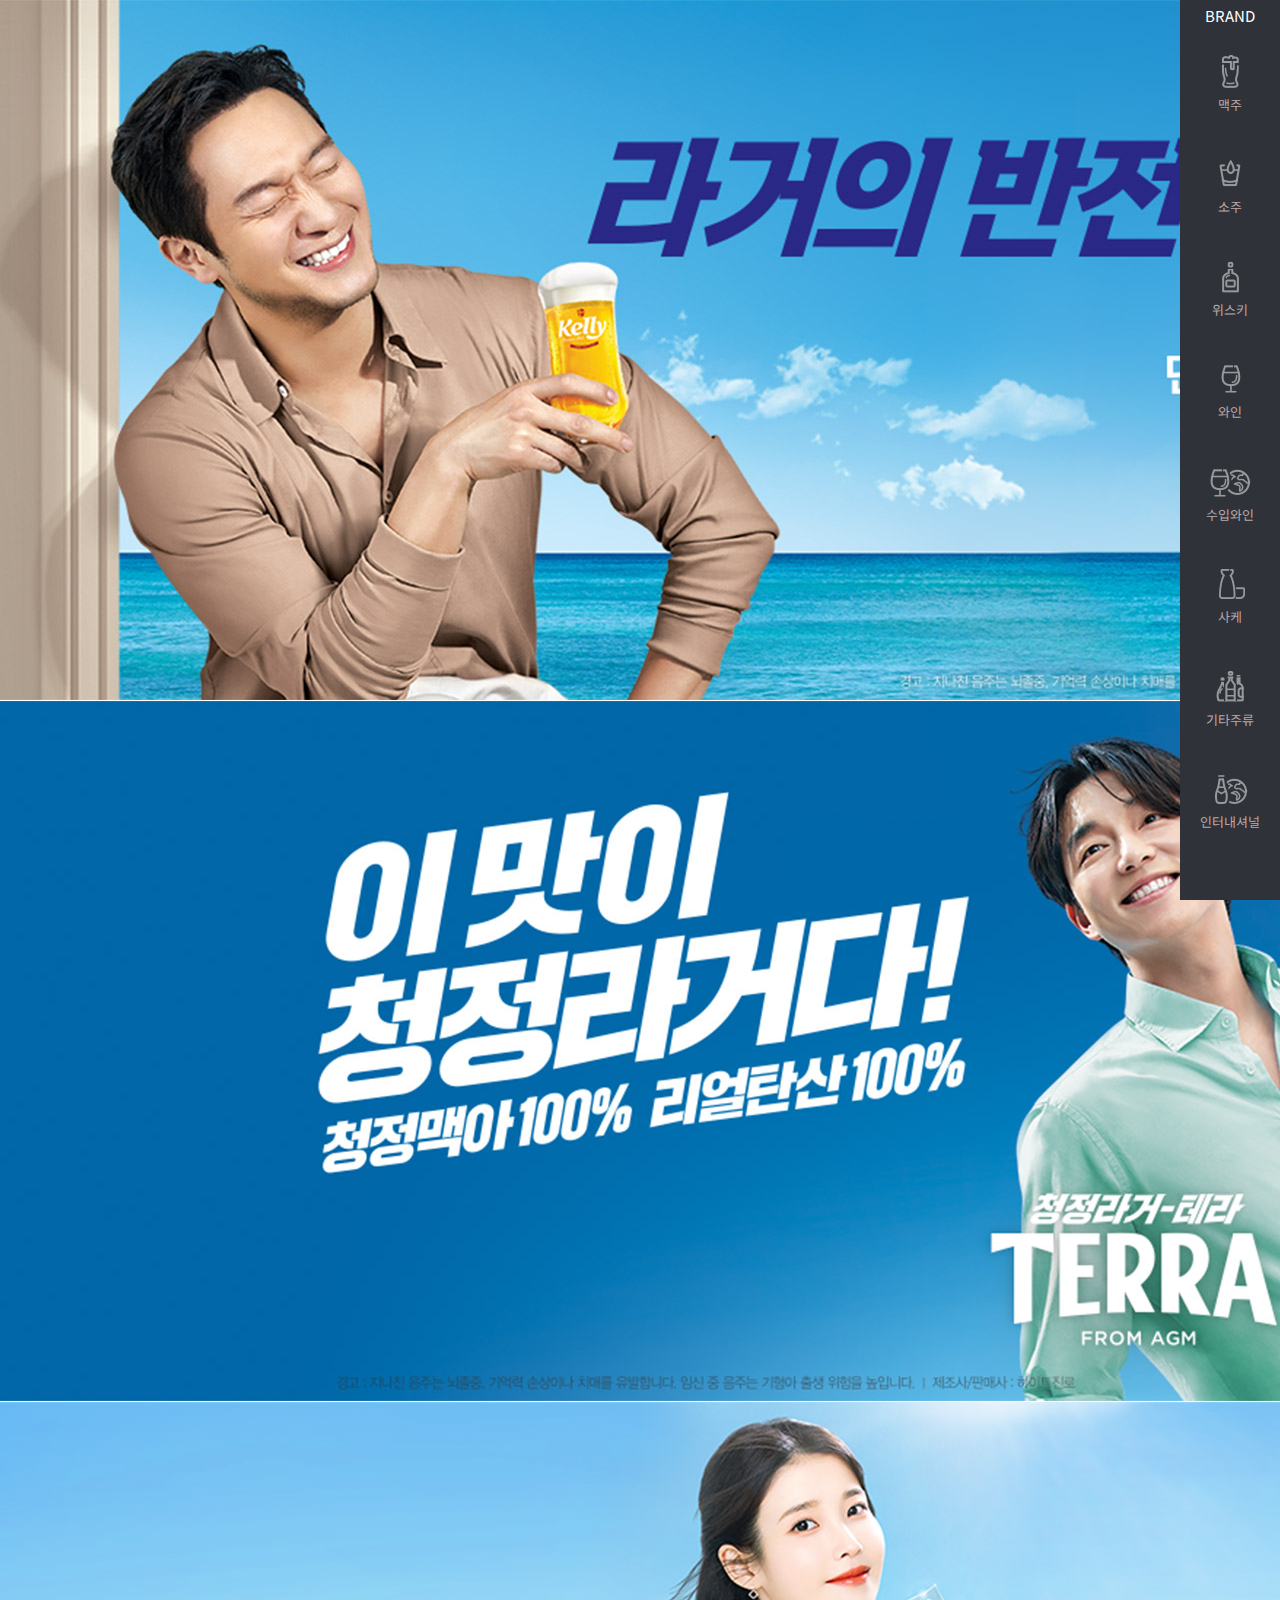
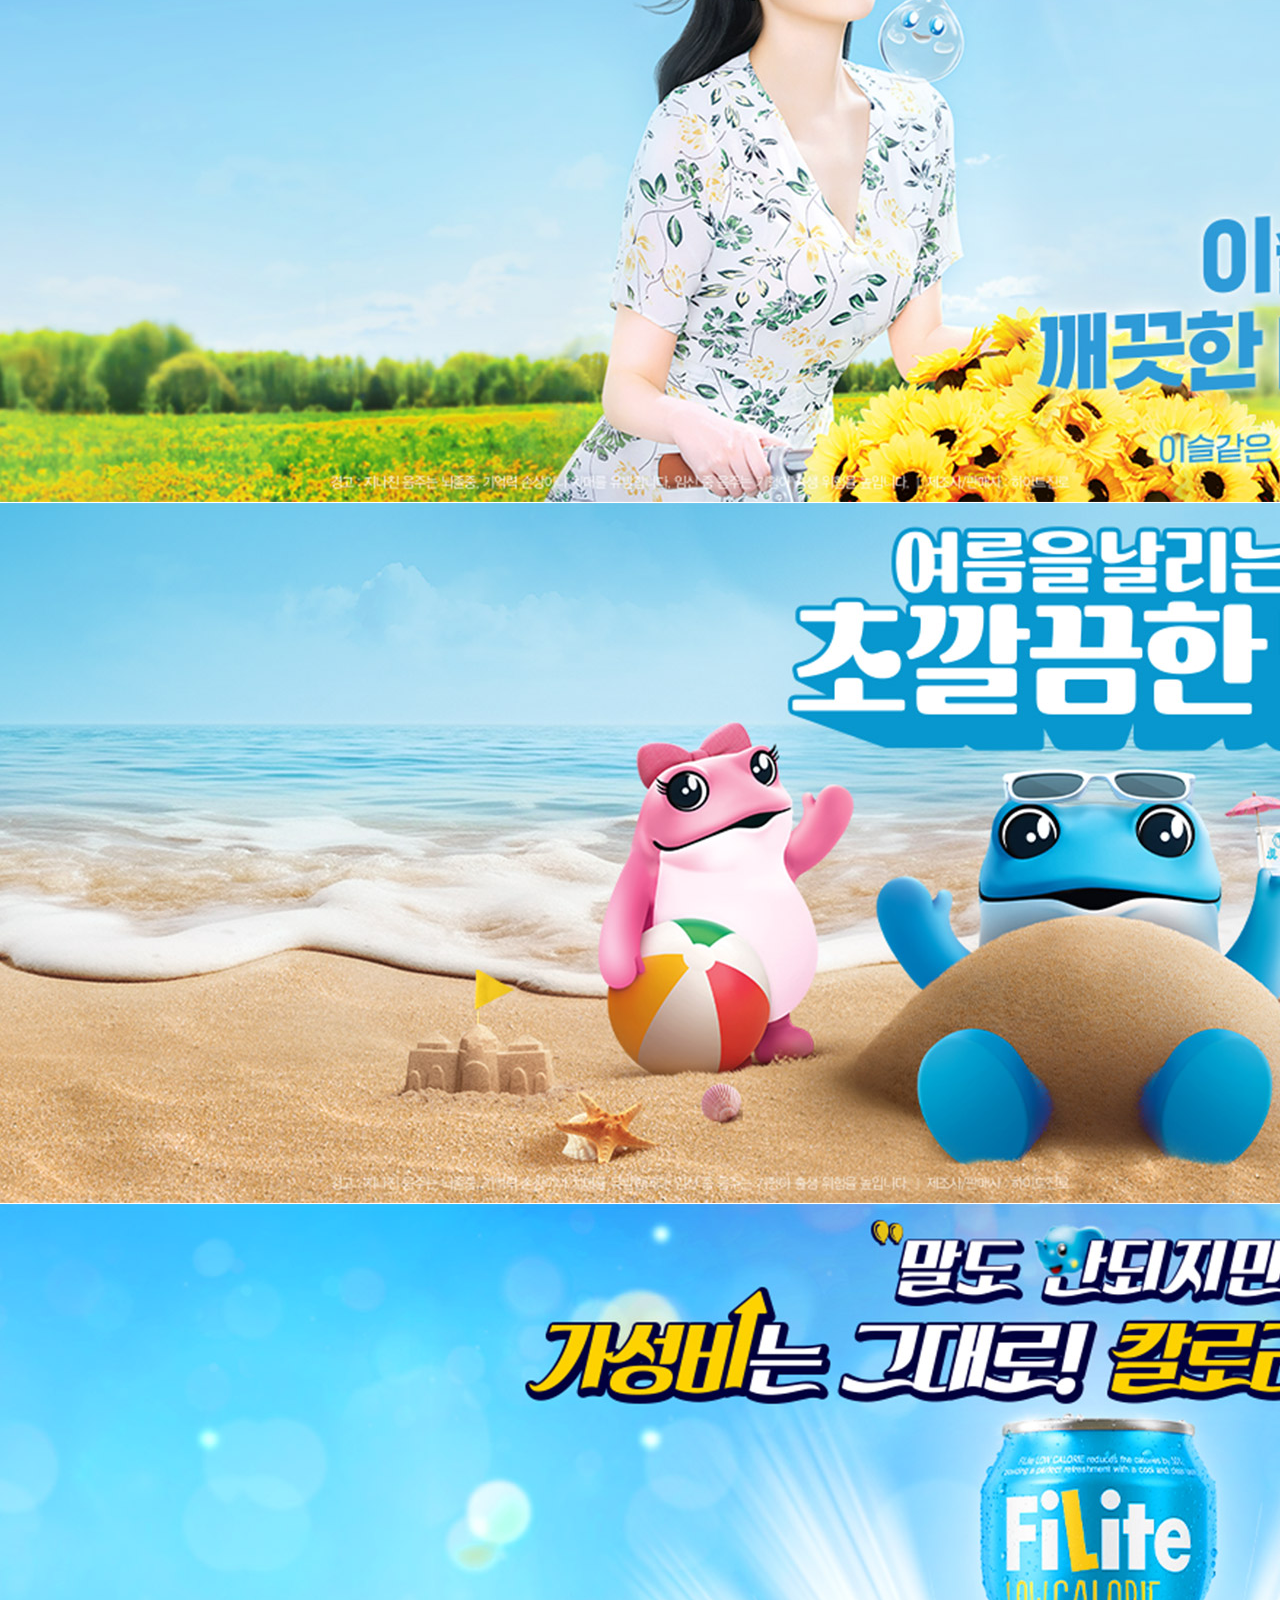
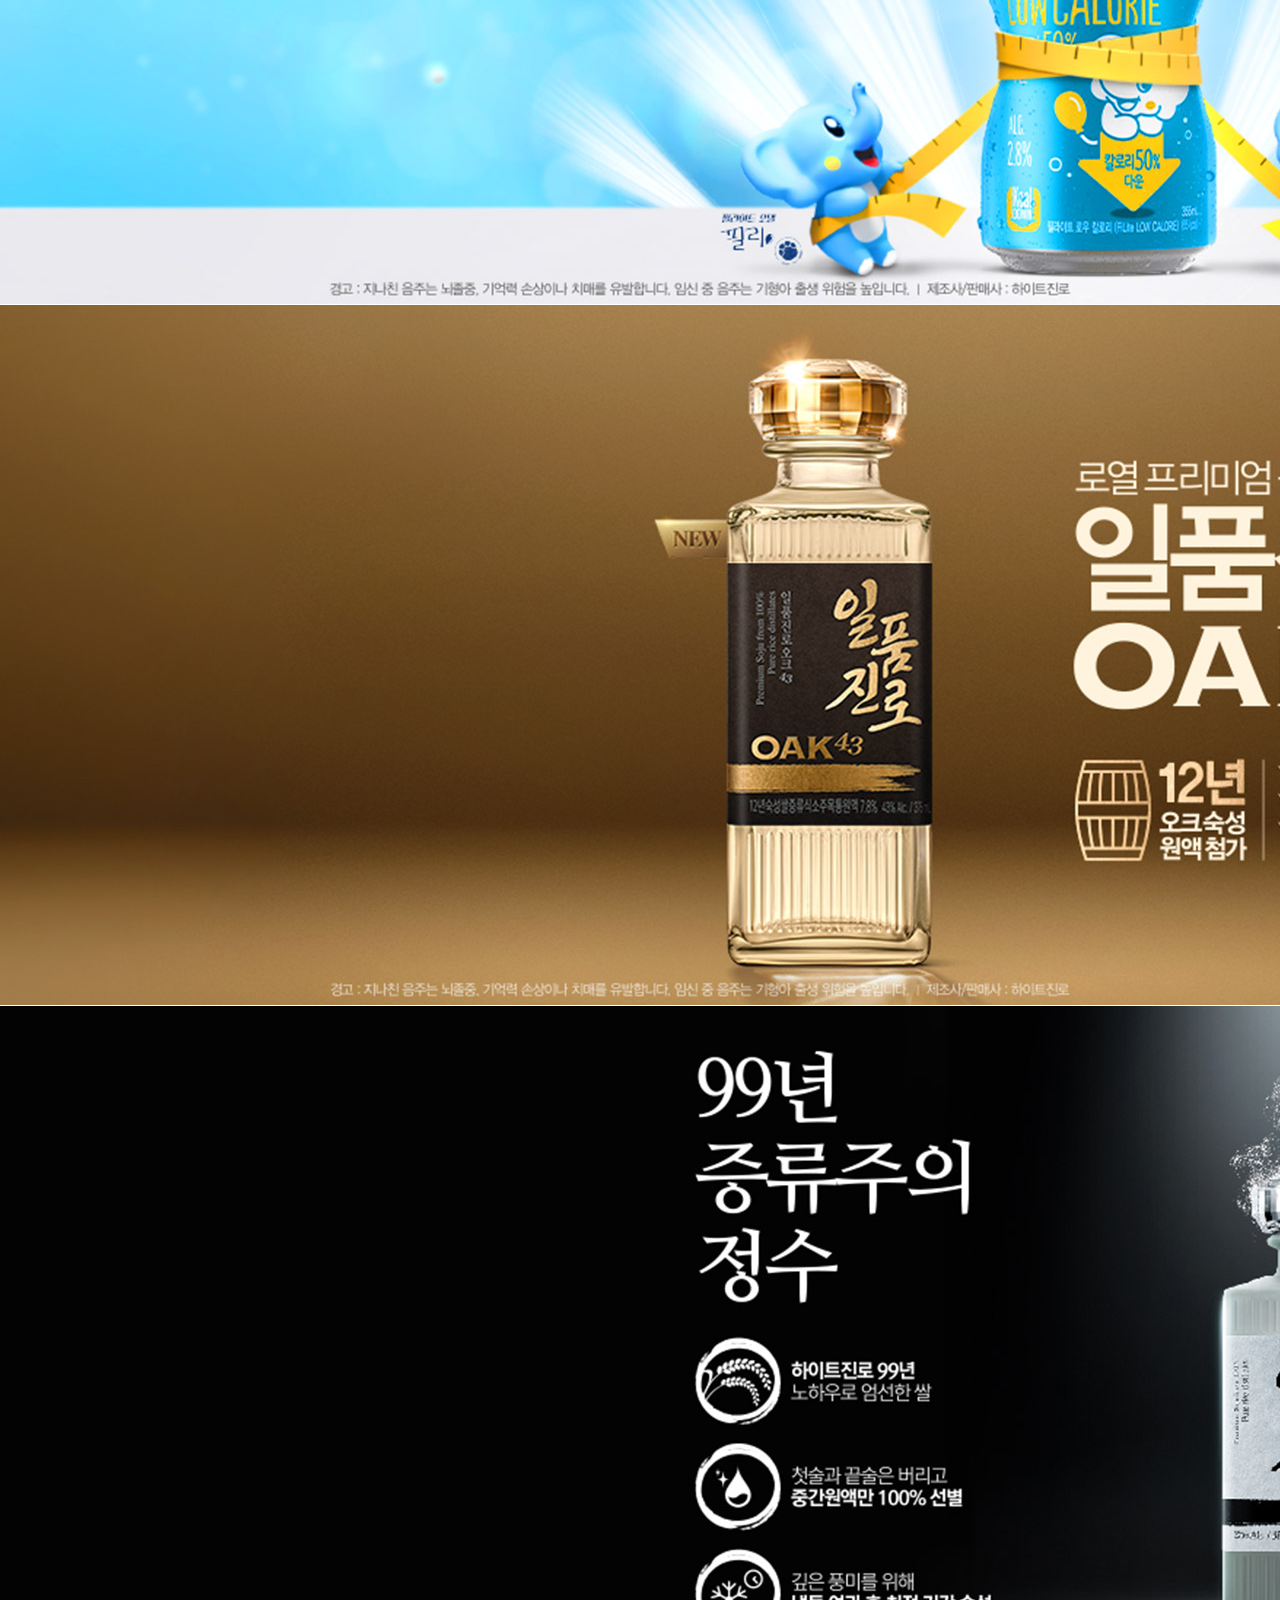
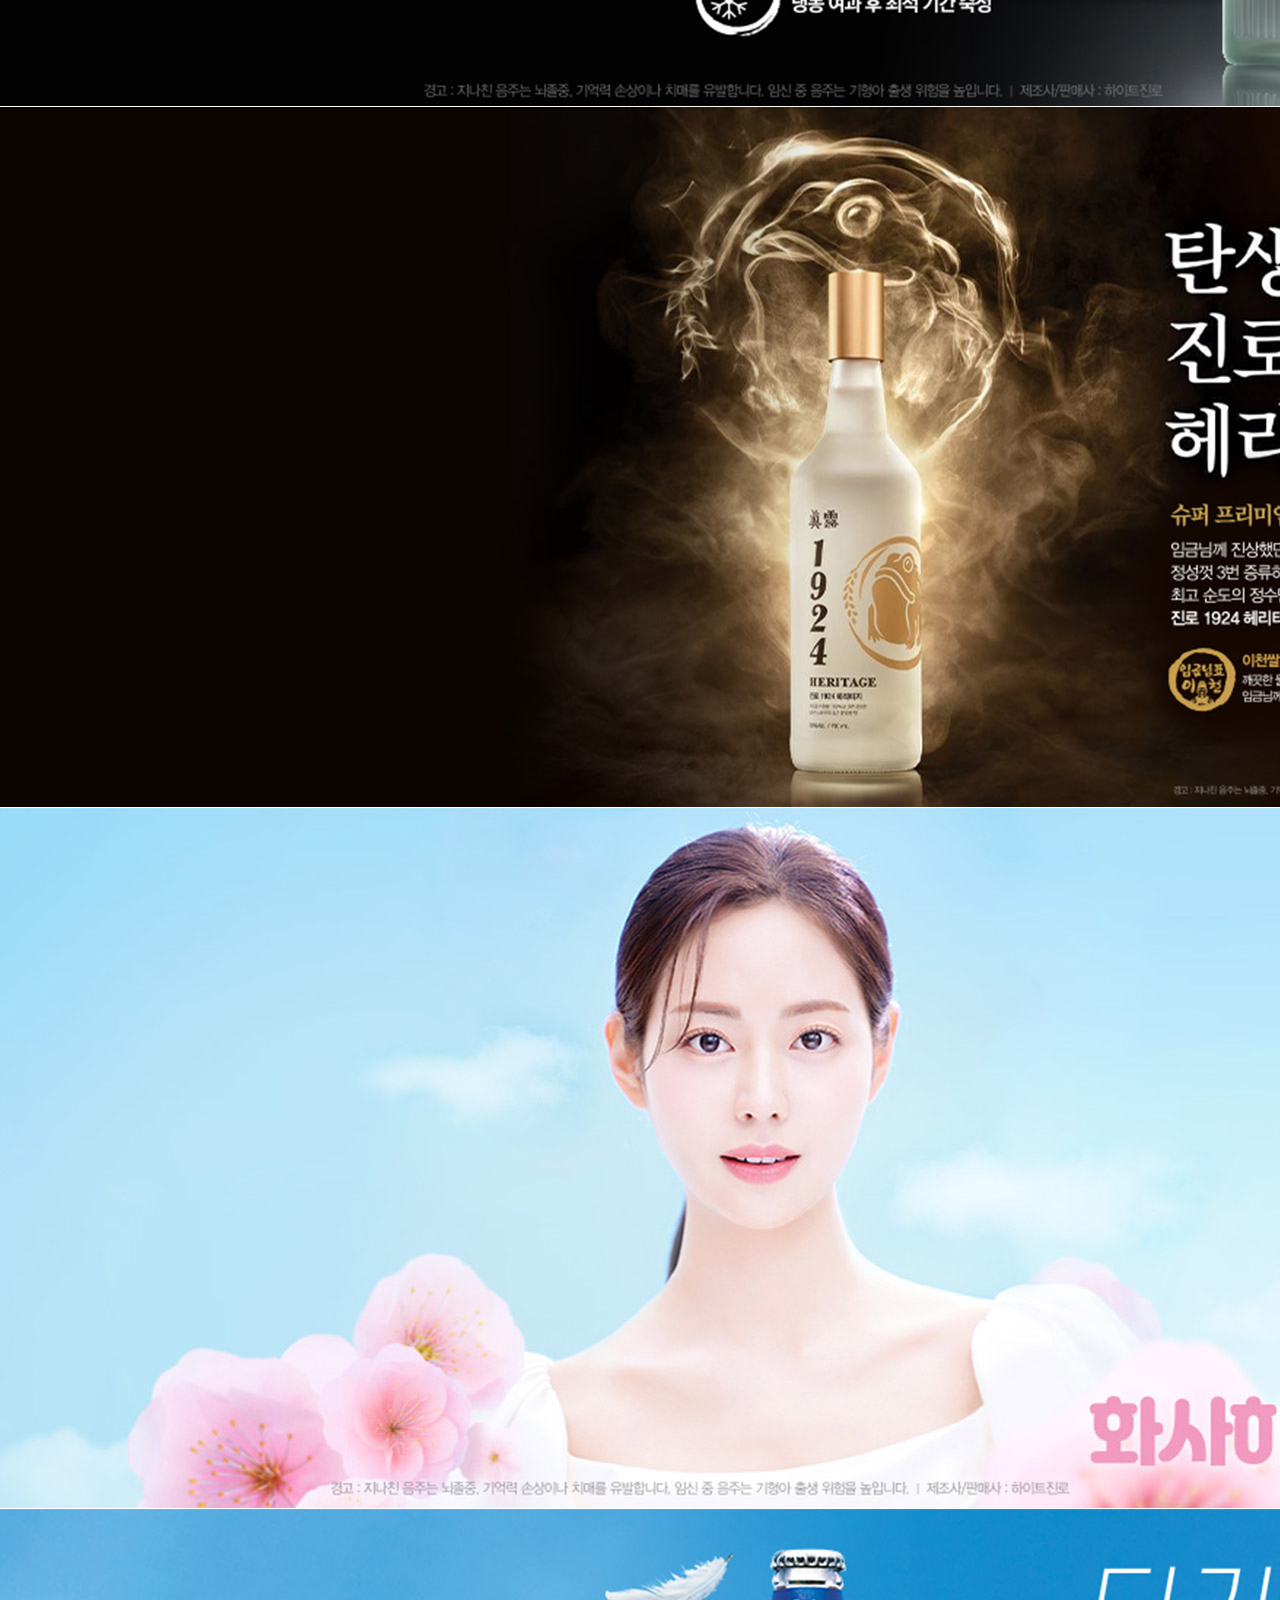
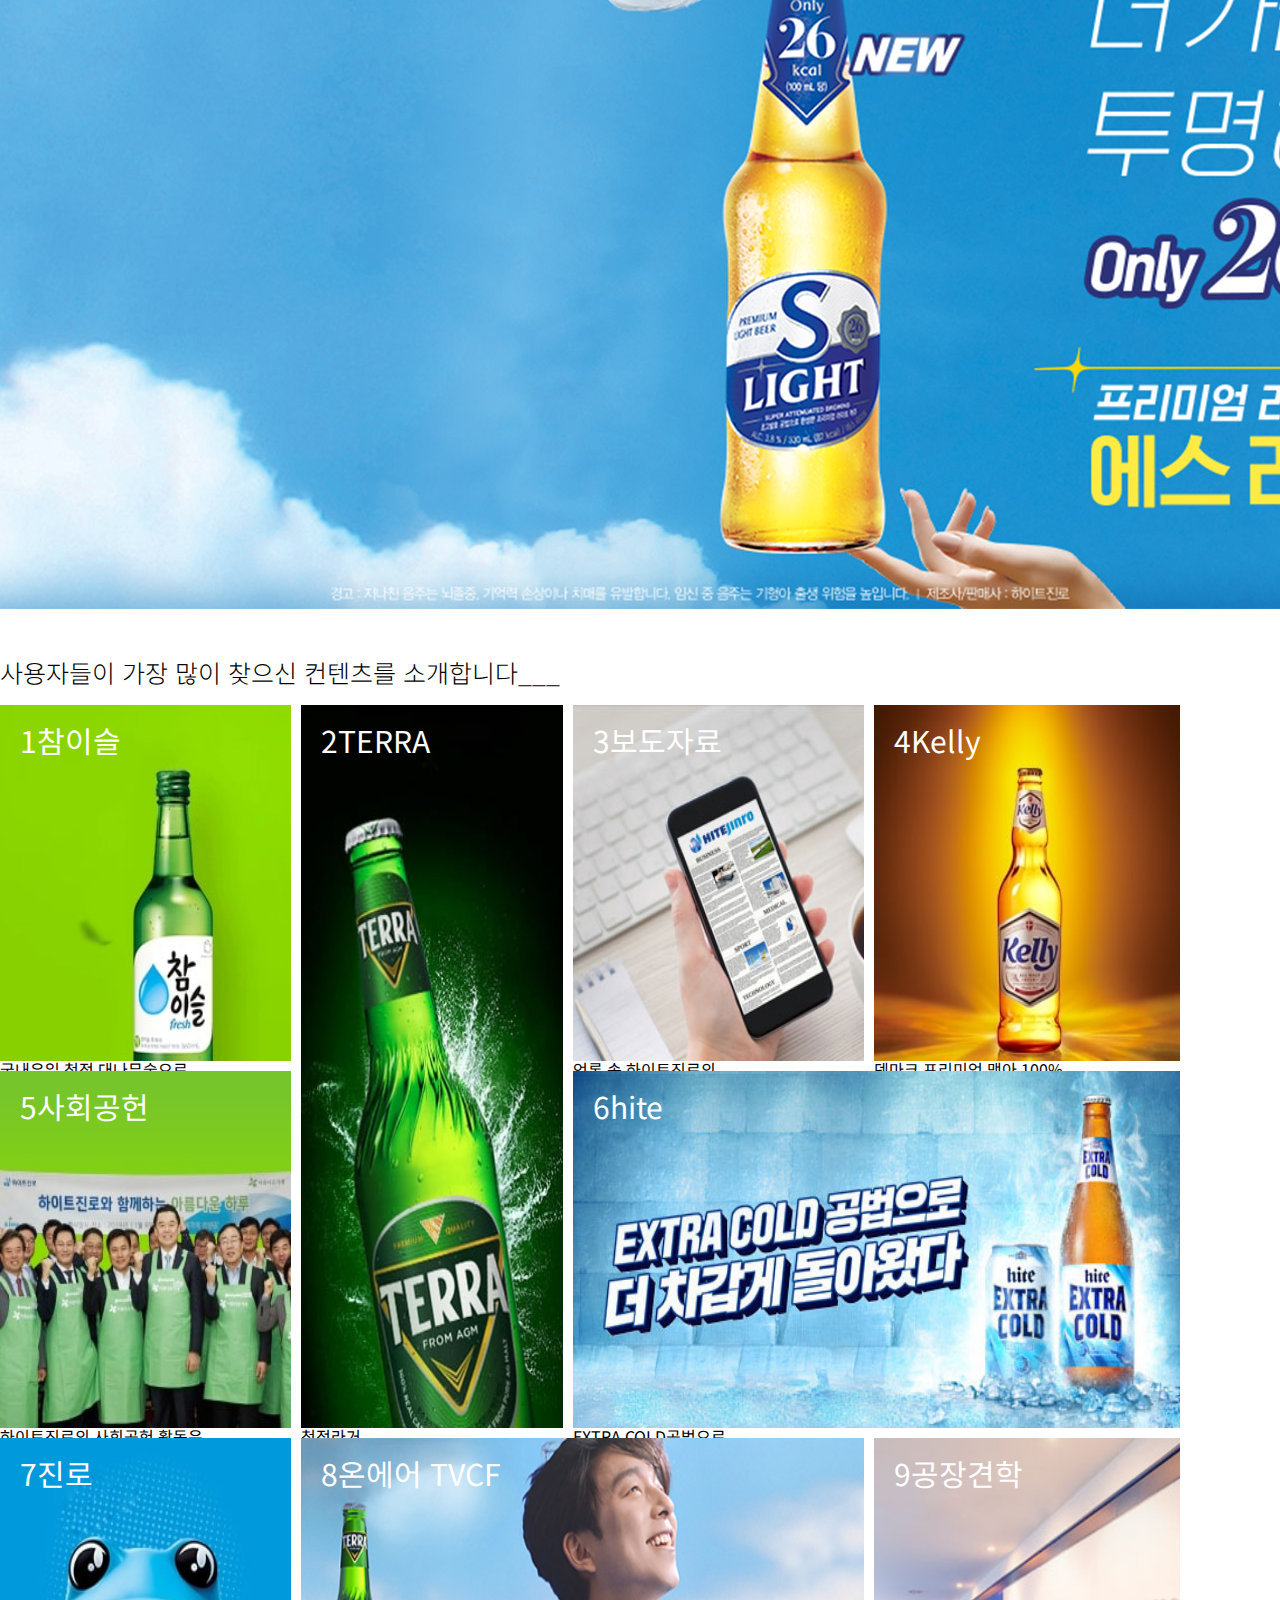
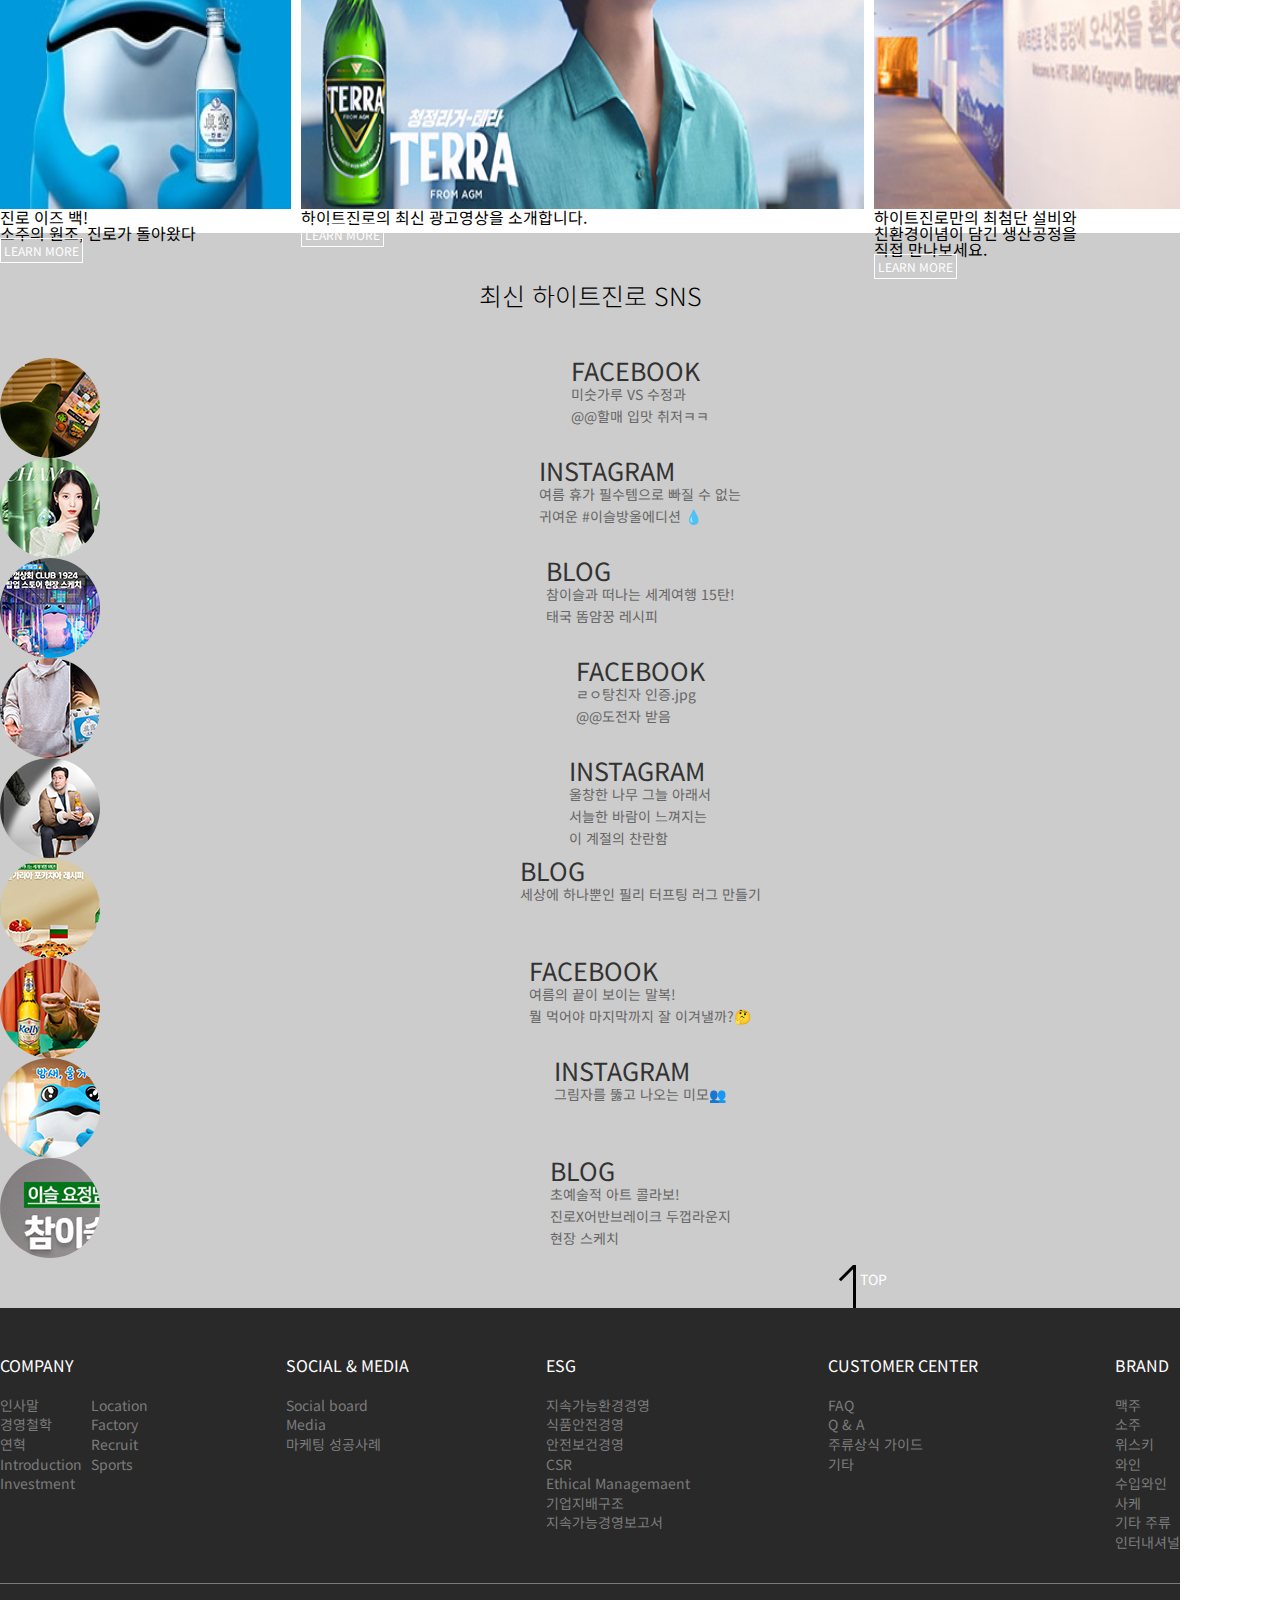
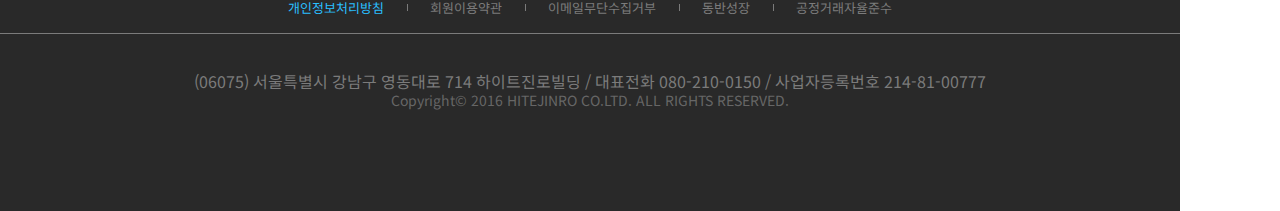
==== commit 8f440bbc: "Add files via upload" ====
--- a/index.html
+++ b/index.html
@@ -1,935 +1,911 @@
-<!DOCTYPE html>
-<html lang="ko">
-<head>
-    <meta charset="UTF-8">
-    <meta name="viewport" content="width=device-width, initial-scale=1.0">
-    <link rel="shortcut icon" href="img/favicon.jpg" type="image/x-icon">
-    <link rel="icon" href="img/favicon.jpg" type="image/x-icon">
-    <title>pf4-하이트진로</title>
-    <link rel="stylesheet" href="https://cdn.jsdelivr.net/npm/reset-css@5.0.1/reset.css">
-    <link rel="stylesheet" href="css/reset.css">
-    <link rel="preconnect" href="https://fonts.googleapis.com">
-    <link rel="preconnect" href="https://fonts.gstatic.com" crossorigin>
-    <link href="https://fonts.googleapis.com/css2?family=Noto+Sans+KR:wght@300;400;500&display=swap" rel="stylesheet"> 
-    <link rel="stylesheet" href="css/common.css">
-    <link rel="stylesheet" href="css/header.css">
-    <link rel="stylesheet" href="css/subtitle.css">
-    <link rel="stylesheet" href="css/index.css">
-    <link rel="stylesheet" href="css/aside.css">
-    <link rel="stylesheet" href="css/footer.css">
-    <link rel="stylesheet" href="css/responsive.css">
-    <script src="https://code.jquery.com/jquery-3.7.0.min.js" type="text/javascript"></script>
-    <script type="text/javascript">
-        $(document).ready(function(){
-           // 목록항목의 p와 a를 둘러싸시오
-           $("#product ul.list li").each(function(){// each()는 앞요소갯수만큼 순차적으로 실행하시오; 
-                $(this).children("p,a").wrapAll("<div class='wtext'></div>"); 
-                // wrapAll('<태그></태그');앞요소를 둘러싸시오(괄호안의 태그로)
-                $(".wtext").hide();
-            });           
-            // 프로덕트 제품오버시 설명글 표시
-                //목록항목에 마우스올리면 실행하시오
-           $("#product ul.list li").hover(
-                function(){ //mouseenter
-                    // 마우스올린 li의 자식인 wtext를 fadeIn();하시오
-                    $(this).children(".wtext").stop().fadeIn();//fadeIn() 서서히 나타나게 하시오
-                    // 마우스올린 li의 자식인 wtext에 클래스를 붙여라(scaleX100)
-                    $(this).children(".wtext").addClass("scaleX100");
-                    // 마우스올린 li가 아닌 다른 형제요소들의 자식 wtext에 클래스를 없애라(scaleX100)
-                    $(this).siblings().children("wtext").removeClass("scaleX100");
-
-
-                },
-                function(){ //mouseleave
-                    $(this).children(".wtext").stop().fadeOut();//서서히 사라지게 하시오
-                    // 마우스올린 li의 자식인 wtext에 클래스를 없애라(scaleX100)
-                    $(this).children(".wtext").removeClass("scaleX100");
-                }
-           ); 
-           /* 반응형에 따른 요소제어(보이기) */
-           if($(window).width()<=1200){ // <= 작거나 같다(비교연산자) / $(window).width() 윈도우의 크기값을 가져와라
-                // 모바일시 brand제목을 헤더로 옮기기
-                $("aside .wrap h2").appendTo("header .wrap nav"); 
-                /* 타이틀이미지 모바일용으로 교체 */
-                //타이틀영역의 img태그의 속성값을 변경하시오
-                /* $("div#subtitle .wrap img[src='img/i1.jpg']").attr("src","img/m/m-title1.jpg");
-                $("div#subtitle .wrap img[src='img/i2.jpg']").attr("src","img/m/m-title2.jpg");
-                $("div#subtitle .wrap img[src='img/i3.jpg']").attr("src","img/m/m-title3.jpg");
-                $("div#subtitle .wrap img[src='img/i4.jpg']").attr("src","img/m/m-title4.jpg");
-                $("div#subtitle .wrap img[src='img/i5.jpg']").attr("src","img/m/m-title5.png");
-                $("div#subtitle .wrap img[src='img/i6.jpg']").attr("src","img/m/m-title6.png");
-                $("div#subtitle .wrap img[src='img/i7.jpg']").attr("src","img/m/m-title7.png");
-                $("div#subtitle .wrap img[src='img/i8.jpg']").attr("src","img/m/m-title8.jpg");
-                $("div#subtitle .wrap img[src='img/i9.jpg']").attr("src","img/m/m-title9.jpg");
-                $("div#subtitle .wrap img[src='img/i10.jpg']").attr("src","img/m/m-title10.png"); */
-
-                var n=1;  // 변수선언과 초기화
-                // 변수키워드 변수명=데이터; 변수키워드 var(변수:데이터를 담는 그릇,폴더) 
-                // 변수명 n , = 넣어라(대입연산자,부호,기호), 1은 숫자데이터
-                // 해석 : 변수 n에 1을 넣어라
-                $("div#subtitle .wrap img").each(function(){
-                    $("div#subtitle .wrap img:nth-child("+n+")").attr("src","img/m/m-title"+n+".jpg"); 
-                    // 문자열과 변수 연결: "문자열"+변수
-                    n++; // n에 들어있는 값을 1씩 증가시키시오
-                });
-
-                //어사이드의 img를 모바일용 이미지로 교체하기
-                /* $("aside .wrap ul.list > li ul.listsub li:nth-child(1) a img").attr("src","img/aside/1-1m.png");
-                $("aside .wrap ul.list > li ul.listsub li:nth-child(2) a img").attr("src","img/aside/1-2m.png");
-                $("aside .wrap ul.list > li ul.listsub li:nth-child(3) a img").attr("src","img/aside/1-3m.png");
-                $("aside .wrap ul.list > li ul.listsub li:nth-child(4) a img").attr("src","img/aside/1-4m.png");
-                $("aside .wrap ul.list > li ul.listsub li:nth-child(5) a img").attr("src","img/aside/1-5m.png"); */
-
-                var i=1;
-                var m=1;
-
-                $("aside .wrap ul.list > li").each(function(){
-                    
-                    $("aside .wrap ul.list > li:nth-child("+i+") ul.listsub li").each(function(){
-                        $("aside .wrap ul.list > li:nth-child("+i+") ul.listsub li:nth-child("+m+") a img").attr("src","img/aside/"+i+"-"+m+"m.png");
-                        m++;
-                    });
-                    i++;
-                    m=1;
-                });
-                
-             
-
-
-
-            }
-           //윈도우창사이즈가 바뀌면 실행하시오
-           $(window).resize(function(){
-                if($(window).width()<=1200){
-                    $("aside .wrap h2").appendTo("header .wrap nav"); 
-                 /* 타이틀이미지 모바일용으로 교체 */
-                    //타이틀영역의 img태그의 속성값을 변경하시오
-                    // $("div#subtitle .wrap img[src='img/i1.jpg']").attr("src","img/m/m-title1.jpg");
-
-                    var n = 1;
-                    $("div#subtitle .wrap img").each(function(){
-                        $("div#subtitle .wrap img:nth-child("+n+")").attr("src","img/m/m-title"+n+".jpg");
-                        n++;
-                    });
-                }
-                if($(window).width()>1200){
-                    $("header .wrap nav>h2").prependTo("aside .wrap");
-                    /* 타이틀이미지 pc용으로 교체 */
-                    /* $("div#subtitle .wrap img[src='img/m/m-title1.jpg']").attr("src","img/i1.jpg");
-                    $("div#subtitle .wrap img[src='img/m/m-title2.jpg']").attr("src","img/i2.jpg");
-                    $("div#subtitle .wrap img[src='img/m/m-title3.jpg']").attr("src","img/i3.jpg");
-                    $("div#subtitle .wrap img[src='img/m/m-title4.jpg']").attr("src","img/i4.jpg");
-                    $("div#subtitle .wrap img[src='img/m/m-title5.png']").attr("src","img/i5.jpg");
-                    $("div#subtitle .wrap img[src='img/m/m-title6.png']").attr("src","img/i6.jpg");
-                    $("div#subtitle .wrap img[src='img/m/m-title7.png']").attr("src","img/i7.jpg");
-                    $("div#subtitle .wrap img[src='img/m/m-title8.jpg']").attr("src","img/i8.jpg");
-                    $("div#subtitle .wrap img[src='img/m/m-title9.jpg']").attr("src","img/i9.jpg");
-                    $("div#subtitle .wrap img[src='img/m/m-title10.png']").attr("src","img/i10.jpg"); */
-                    var n=1; // 변수(그릇) n에 1을 넣으시오
-                    $("div#subtitle .wrap img").each(function(){
-                        $("div#subtitle .wrap img:nth-child("+n+")").attr("src","img/i"+n+".jpg");
-                        n++; //n의 값을 1씩 증가시키시오.
-                    });
-
-                }
-           });
-           /*
-            / 다른 요소를 잘라내서 원하는 요소안에 넣기
-                잘라내올 요소.appendTo("붙여넣을 요소");
-
-                / 조건문 if
-                구문형식 if(조건){조건이 맞으면 실행될 구문}
-                /$(window) : 브라우저창
-                / width();너비를 가져오시오
-                / < : 작다면
-
-                if($(window).width()<769){ // 창크기가 769미만이라면 
-                    $("aside .wrap h2").appendTo("header .wrap nav");  //  h2를 ..로 옮겨라
-                }
-           */
-          
-        /* 햄버거버튼 클릭 - 대메뉴 보이기 */
-            // 햄버거를 클릭하면 실행하시오()
-            $(".ham").click(function(){
-                //w대메뉴에 클래스를 붙이시오
-                $("header .wrap nav .wgnb").addClass("wgnbShow");
-
-                //close를 지우기
-                $(".close").remove();
-
-                //x표시용으로 쓸 태그를 추가하시오
-                $("header .wrap nav .wgnb").prepend('<a href="" class="close block"></a>'); 
-
-                //대메뉴 닫기
-                $(".close").click(function(){
-                    $("header .wrap nav .wgnb").removeClass("wgnbShow");
-                    return false;
-                });
-
-                //aside를 닫기
-                $("aside").removeClass("asideSliding");
-                return false;
-            });
-        //모바일 대메뉴클릭하면 서브메뉴 펼치게
-            $("header .wrap nav .wgnb h2").click(function(){
-                $(this).toggleClass("currenH2");
-                $(this).parent().siblings().children("h2").removeClass("currenH2");
-                $(this).next().slideToggle();
-                $(this).parent().siblings().children("ul").slideUp();
-            });
-            
-        // 스크롤 이벤트
-            var headerH = $("header").height();
-            $(window).scroll(function(){
-                if($(window).scrollTop()>$("header").height()){ // 윈도우의 scrollTop 위치값이 ~~보다 크다면
-                    // body에 스타일 지정 (padding-top값에 header 높이값 지정)
-                    $("body").css("padding-top", headerH);
-                    // header에 클래스 붙히기
-                    $("header").addClass("headerFix");
-                }else{
-                    $("body").css("padding-top",0);
-                    $("header").removeClass("headerFix");
-                }
-                if($(window).scrollTop()>$("#subtitle").height()+40){
-                    // aside에 slideHide 클래스 붙히기
-                    $("aside").addClass("slideHide");
-                    // 탑 요소에 클래스 붙히기
-                    $("footer .btop").addClass("topFix");
-                }else{
-                    $("aside").removeClass("slideHide");
-                    $("footer .btop").removeClass("topFix");
-                }
-
-                // 하단 탑 버튼 페이지와 같이 이동 
-                if($(window).scrollTop()>$("footer").offset().top-$(window).height()){
-                    $("footer .btop").removeClass("topFix").css("opacity",1);
-                }
-                
-            });
-            console.log($("footer").offset());
-        });
-    </script> 
-    <!-- slick -->
-    <link rel="stylesheet" type="text/css" href="https://cdn.jsdelivr.net/npm/slick-carousel@1.8.1/slick/slick.css"/>
-    <link rel="stylesheet" type="text/css" href="https://cdn.jsdelivr.net/npm/slick-carousel@1.8.1/slick/slick-theme.css"/>
-    <script type="text/javascript" src="https://cdn.jsdelivr.net/npm/slick-carousel@1.8.1/slick/slick.min.js"></script>
-	<script type="text/javascript">
-        $(document).ready(function(){
-            $('.snsSlide').slick({
-                infinite: true,
-                slidesToShow: 3,
-                slidesToScroll: 1,
-                autoplay: true,
-                autoplaySpeed: 2000,
-                speed:1000,
-                dots:true,
-                arrows:true,
-                responsive:[
-                    {
-                    breakpoint: 769,
-                    settings: {
-                        infinite: true,
-                        slidesToShow: 1,
-                        slidesToScroll: 1,
-                        autoplay: true,
-                        autoplaySpeed: 2000,
-                        speed:1000,
-                        dots:true,
-                        arrows:false,
-                        centerMode: true,
-                        centerPadding: '20px'
-                    }
-                    }
-                ]   
-            });
-
-            $('.titleani').slick({
-                infinite: true,
-                slidesToShow: 1,
-                slidesToScroll: 1,
-                autoplay: true,
-                autoplaySpeed: 3000,
-                speed:4000,
-                dots:true,
-                arrows:true,
-                responsive:[
-                    {
-                        breakpoint: 1201,
-                        settings: {
-                            infinite: true,
-                            slidesToShow: 2,
-                            slidesToScroll: 1,
-                            autoplay: true,
-                            autoplaySpeed: 2000,
-                            speed:1000,
-                            dots:true,
-                            arrows:false
-                        }
-                    },
-                    {
-                        breakpoint: 769,
-                        settings: {
-                            infinite: true,
-                            slidesToShow: 1,
-                            slidesToScroll: 1,
-                            autoplay: true,
-                            autoplaySpeed: 2000,
-                            speed:1000,
-                            dots:true,
-                            arrows:false
-                        }
-                    }
-                ]    
-            });
-        });
-    </script>
-    <!-- aside애니 -->
-    <script type="text/javascript">
-        $(document).ready(function(){
-            $("aside .wrap ul.list > li h3").hover(function(){
-                //$("aside").addClass("sliding");
-                if($(window).width()>1200){
-                    $("aside").addClass("sliding");
-                    $(this).next().show();
-                    $(this).parent().siblings().children(".listsub").hide();
-                    $(this).addClass("current");
-                    $(this).next().addClass("wide");
-                    $(this).parent().siblings().children("h3").removeClass("current");
-                    $(this).parent().siblings().children(".listsub").hide().removeClass("wide");
-                }
-            });
-            //h3 a을 클릭하면 실행하시오
-            $("aside .wrap ul.list > li h3 a").click(function(){
-                // 마우스클릭한 요소 다음에 오는 것을 slideToggle하시오
-                $(this).parent().next().slideToggle();
-                $(this).parent().parent().siblings().children("div").slideUp();
-                return false;
-            });
-
-            $("aside").mouseleave(function(){
-                // $("aside").removeClass("sliding");
-            });
-            //brand를 클릭하면 실행하시오
-            $("header .wrap nav h2").click(function(){
-                //aside에 클래스를 토글하시오
-                $("aside").toggleClass("asideSliding");
-                $("header .wrap nav .wgnb").removeClass("wgnbShow");
-            });
-
-        });
-    </script>		
-</head>
-<body>
-    
-    <!-- 상단영역 -->
-   <header id="top">
-        <div class="wrap">
-            <nav>
-                <h1 class="h5">
-                    <a href="" class="a">하이트진로</a>
-                </h1>
-                <ul class="gnb">
-                    <li><a href="" class="a">COMPANY</a></li>
-                    <li><a href="" class="a">SOCIAL & MEDIA</a></li>
-                    <li><a href="" class="a">ESG</a></li>
-                    <li><a href="" class="a">CUSTOMER CENTER</a></li>
-                </ul>
-                <ul class="enb">
-                    <li><a href="" class="a">LOGIN</a></li>
-                    <li><a href="" class="a">JOIN</a></li>
-                    <li><a href="" class="a">RECRUIT</a></li>
-                    <li><a href="" class="a">LANGUAGE</a></li>
-                </ul>
-                <div class="wgnb hide">
-                    <div class="center">
-                        <div class="wsub">
-                            <h2 class="hide">COMPANY</h2>
-                            <ul class="text-center">
-                                <li><a href="">회사개요</a></li>
-                                <li><a href="">CEO 인사말</a></li>
-                                <li><a href="">가치체계</a></li>
-                                <li><a href="">연구소</a></li>
-                                <li><a href="">관계사</a></li>
-                                <li><a href="">사업장</a></li>
-                            </ul>
-                        </div>
-                        <div class="wsub">
-                            <h2 class="hide">제품소개</h2>
-                            <ul class="text-center">
-                                <li><a href="">제품정보</a></li>
-                                <li><a href="">주정</a></li>
-                                <li><a href="">석유화학</a></li>
-                                <li><a href="">Color Paste</a></li>
-                                <li><a href="">제품문의</a></li>
-                            </ul>
-                        </div>
-                        <div class="wsub">
-                            <h2 class="hide">지속가능경영</h2>
-                            <ul class="text-center">
-                                <li><a href="">정도경영</a></li>
-                                <li><a href="">환경경영</a></li>
-                                <li><a href="">품질경영</a></li>
-                            </ul>
-                        </div>
-                        <div class="wsub">
-                            <h2 class="hide">투자정보</h2>
-                            <ul class="text-center">
-                                <li><a href="">경영정보</a></li>
-                                <li><a href="">주가정보</a></li>
-                                <li><a href="">재무정보</a></li>
-                                <li><a href="">IR자료실</a></li>
-                            </ul>
-                        </div>
-                        <div class="wsub">
-                            <h2 class="hide">홍보센터</h2>
-                            <ul class="text-center">
-                                <li><a href="">KAI소식</a></li>
-                                <li><a href="">CI소개</a></li>
-                                <li><a href="">사회공헌</a></li>
-                            </ul>
-                        </div>
-                        <div class="wsub">
-                            <h2 class="hide">인재채용</h2>
-                            <ul class="text-center">
-                                <li><a href="">인사제도</a></li>
-                                <li><a href="">채용공고</a></li>
-                                <li><a href="">채용문의</a></li>
-                            </ul>
-                        </div>
-                    </div>
-                </div>
-                <a href="" class="ham hide">전체메뉴</a>
-
-            </nav>
-        </div>
-   </header>
-   <!-- 타이틀영역 -->
-   <div id="subtitle" class="height-full">
-        <div class="titleani wrap height-full">
-            <img src="img/i1.jpg" alt="켈리 포스터">
-            <img src="img/i2.jpg" alt="테라 포스터">
-            <img src="img/i3.jpg" alt="참이슬 포스터">
-            <img src="img/i4.jpg" alt="진로 포스터">
-            <img src="img/i5.jpg" alt="필라이트 포스터">
-            <img src="img/i6.jpg" alt="일품진로 OAK43 포스터">
-            <img src="img/i7.jpg" alt="일품진로 포스터">
-            <img src="img/i8.jpg" alt="진로1924 포스터">
-            <img src="img/i9.jpg" alt="매화수 포스터">
-            <img src="img/i10.jpg" alt="에스라이트 포스터">
-        </div>
-   </div>
-   <!-- 메인영역 -->
-   <main>
-        <section id="product">
-            <div class="wrap paddingT50 paddingB50">
-                <ol class="breadcrumb hide">
-                    <li><a href="">home</a></li>
-                    <li><a href="">회사소개</a></li>
-                    <li class="active">인사말</li>
-                </ol>
-                <h2 class="h3">사용자들이 가장 많이 찾으신 컨텐츠를 소개합니다___</h2>
-                <ul class="list">
-                    <li data-toggle="modal" data-target="#myModal">
-                        <figure><img src="img/1.jpg" alt=""></figure>
-                        <h3>1참이슬</h3>
-                        <p>국내유일 청정 대나무숯으로<br>4번 걸러 더 깨끗해진<br>참이슬 fresh</p>
-                        <a href="">LEARN MORE</a>
-                    </li>
-                    <li data-toggle="modal" data-target="#myModal2">
-                        <figure><img src="img/2.jpg" alt=""></figure>
-                        <h3>2TERRA</h3>
-                        <p>청정라거<br>시대개막<br>TERRA</p>
-                        <a href="">LEARN MORE</a>
-                    </li>
-                    <li>
-                        <figure><img src="img/3.jpg" alt=""></figure>
-                        <h3>3보도자료</h3>
-                        <p>언론 속 하이트진로의<br>다양한 소식을 알려 드립니다.</p>
-                        <a href="">LEARN MORE</a>
-                    </li>
-                    <li>
-                        <figure><img src="img/4.jpg" alt=""></figure>
-                        <h3>4Kelly</h3>
-                        <p>덴마크 프리미엄 맥아 100%<br>- 더블 숙성 라거 켈리</p>
-                        <a href="">LEARN MORE</a>
-                    </li>
-                    <li>
-                        <figure><img src="img/5.jpg" alt=""></figure>
-                        <h3>5사회공헌</h3>
-                        <p>하이트진로의 사회공헌 활동은<br>모두가 즐겁고 행복한 세상을<br>만들기 위한 실천입니다.</p>
-                        <a href="">LEARN MORE</a>
-                    </li>
-                    <li>
-                        <figure><img src="img/6.jpg" alt=""></figure>
-                        <h3>6hite</h3>
-                        <p>EXTRA COLD공법으로<br>더 차갑게 돌아왔다</p>
-                        <a href="">LEARN MORE</a>
-                    </li>
-                    <li>
-                        <figure><img src="img/7.jpg" alt=""></figure>
-                        <h3>7진로</h3>
-                        <p>진로 이즈 백!<br>소주의 원조, 진로가 돌아왔다</p>
-                        <a href="">LEARN MORE</a>
-                    </li>
-                    <li>
-                        <figure><img src="img/8.jpg" alt=""></figure>
-                        <h3>8온에어 TVCF</h3>
-                        <p>하이트진로의 최신 광고영상을 소개합니다.</p>
-                        <a href="">LEARN MORE</a>
-                    </li>
-                    <li>
-                        <figure><img src="img/9.jpg" alt=""></figure>
-                        <h3>9공장견학</h3>
-                        <p>하이트진로만의 최첨단 설비와<br>친환경이념이 담긴 생산공정을<br>직접 만나보세요.</p>
-                        <a href="">LEARN MORE</a>
-                    </li>
-                </ul>
-            </div>
-        </section>
-        <section id="sns">
-            <div class="wrap paddingT50 paddingB50 paddingT50">
-                <h2 class="h3 text-center">최신 하이트진로 SNS</h2>
-                <ul class="snsani snsSlide">
-                    <li class="sns1">
-                        <a href="">
-                            <h3 class="h4">FACEBOOK</h3>
-                            <p class="p">미숫가루 VS 수정과<br>@@할매 입맛 취저ㅋㅋ</p>
-                        </a>
-                    </li>
-                    <li class="sns2">
-                        <a href="">
-                            <h3 class="h4">INSTAGRAM</h3>
-                            <p class="p">여름 휴가 필수템으로 빠질 수 없는<br>귀여운 #이슬방울에디션 💧</p>
-                        </a>
-                    </li>
-                    <li class="sns3">
-                        <a href="">
-                            <h3 class="h4">BLOG</h3>
-                            <p class="p">참이슬과 떠나는 세계여행 15탄!<br>태국 똠얌꿍 레시피</p>
-                        </a>
-                    </li>
-                    <li class="sns4">
-                        <a href="">
-                            <h3 class="h4">FACEBOOK</h3>
-                            <p class="p">ㄹㅇ탕친자 인증.jpg<br>@@도전자 받음</p>
-                        </a>
-                    </li>
-                    <li class="sns5">
-                        <a href="">
-                            <h3 class="h4">INSTAGRAM</h3>
-                            <p class="p">울창한 나무 그늘 아래서<br>서늘한 바람이 느껴지는<br>이 계절의 찬란함</p>
-                        </a>
-                    </li>
-                    <li class="sns6">
-                        <a href="">
-                            <h3 class="h4">BLOG</h3>
-                            <p class="p">세상에 하나뿐인 필리 터프팅 러그 만들기</p>
-                        </a>
-                    </li>
-                    <li class="sns7">
-                        <a href="">
-                            <h3 class="h4">FACEBOOK</h3>
-                            <p class="p">여름의 끝이 보이는 말복!<br>뭘 먹어야 마지막까지 잘 이겨낼까?🤔</p>
-                        </a>
-                    </li>
-                    <li class="sns8">
-                        <a href="">
-                            <h3 class="h4">INSTAGRAM</h3>
-                            <p class="p">그림자를 뚫고 나오는 미모👥</p>
-                        </a>
-                    </li>
-                    <li class="sns9">
-                        <a href="">
-                            <h3 class="h4">BLOG</h3>
-                            <p class="p">초예술적 아트 콜라보!<br>진로X어반브레이크 두껍라운지<br>현장 스케치</p>
-                        </a>
-                    </li>
-                </ul>
-            </div>
-        </section>
-   </main>
-    <!-- 어사이드:브랜드 -->
-    <aside class="brand">
-        <div class="wrap">
-            <h2 class="h4">Brand</h2>
-            <ul class="list">
-                <li>
-                    <h3 class="h5"><a href="#" class="block">맥주</a></h3>
-                    <div>
-                        <ul class="listsub">
-                            <li>
-                                <a href="#" class="block">
-                                    <img src="img/aside/1-1.png" alt="Kelly">
-                                </a>
-                            </li>
-                            <li>
-                                <a href="#" class="block">
-                                    <img src="img/aside/1-2.png" alt="TERRA">
-                                </a>
-                            </li>
-                            <li>
-                                <a href="#" class="block">
-                                    <img src="img/aside/1-3.png" alt="하이트">
-                                </a>
-                            </li>
-                            <li>
-                                <a href="#" class="block">
-                                    <img src="img/aside/1-4.png" alt="S LIGHT">
-                                </a>
-                            </li>
-                            <li>
-                                <a href="#" class="block">
-                                    <img src="img/aside/1-5.png" alt="스타우트">
-                                </a>
-                            </li>
-                        </ul>
-                    </div>
-                </li>
-                <li>
-                    <h3 class="h5"><a href="#" class="block">소주</a></h3>
-                    <div>
-                        <ul class="listsub">
-                        <li>
-                            <a href="#" class="block">
-                                <img src="img/aside/2-1.png" alt="참이슬 fresh">
-                            </a>
-                        </li>
-                        <li>
-                            <a href="#" class="block">
-                                <img src="img/aside/2-2.png" alt="참이슬 오리지널">
-                            </a>
-                        </li>
-                        <li>
-                            <a href="#" class="block">
-                                <img src="img/aside/2-3.png" alt="진로">
-                            </a>
-                        </li>
-                        <li>
-                            <a href="#" class="block">
-                                <img src="img/aside/2-4.png" alt="진로 1924 헤리티지">
-                            </a>
-                        </li>
-                        <li>
-                            <a href="#" class="block">
-                                <img src="img/aside/2-5.png" alt="일품진로">
-                            </a>
-                        </li>
-                        <li>
-                            <a href="#" class="block">
-                                <img src="img/aside/2-6.png" alt="일품진로 오크43">
-                            </a>
-                        </li>
-                        <li>
-                            <a href="#" class="block">
-                                <img src="img/aside/2-7.png" alt="일품진로 23년 산">
-                            </a>
-                        </li>
-                        <li>
-                            <a href="#" class="block">
-                                <img src="img/aside/2-8.png" alt="진로25">
-                            </a>
-                        </li>
-                        <li>
-                            <a href="#" class="block">
-                                <img src="img/aside/2-9.png" alt="참이슬 담금주">
-                            </a>
-                        </li>
-                        </ul>
-                    </div>
-                </li>
-                <li>
-                    <h3 class="h5"><a href="#" class="block">위스키</a></h3>
-                    <div>
-                        <ul class="listsub">
-                        <li>
-                            <a href="#" class="block">
-                                <img src="img/aside/3-1.png" alt="더 클래스 1933">
-                            </a>
-                        </li>
-                        <li>
-                            <a href="#" class="block">
-                                <img src="img/aside/3-2.png" alt="커티삭">
-                            </a>
-                        </li>
-                        </ul>
-                    </div>
-                </li>
-                <li>
-                    <h3 class="h5"><a href="#" class="block">와인</a></h3>
-                    <div>
-                        <ul class="listsub">
-                        <li>
-                            <a href="#" class="block">
-                                <img src="img/aside/4-1.png" alt="진로 레드와인">
-                            </a>
-                        </li>
-                        </ul>
-                    </div>
-                </li>
-                <li>
-                    <h3 class="h5"><a href="#" class="block">수입와인</a></h3>
-                    <div>
-                        <ul class="listsub">
-                        <li>
-                            <a href="#" class="block">
-                                <img src="img/aside/5-1.png" alt="프랑스">
-                            </a>
-                        </li>
-                        <li>
-                            <a href="#" class="block">
-                                <img src="img/aside/5-2.png" alt="이탈리아">
-                            </a>
-                        </li>
-                        <li>
-                            <a href="#" class="block">
-                                <img src="img/aside/5-3.png" alt="스페인">
-                            </a>
-                        </li>
-                        <li>
-                            <a href="#" class="block">
-                                <img src="img/aside/5-4.png" alt="독일">
-                            </a>
-                        </li>
-                        <li>
-                            <a href="#" class="block">
-                                <img src="img/aside/5-5.png" alt="미국">
-                            </a>
-                        </li>
-                        <li>
-                            <a href="#" class="block">
-                                <img src="img/aside/5-6.png" alt="캐나다">
-                            </a>
-                        </li>
-                        <li>
-                            <a href="#" class="block">
-                                <img src="img/aside/5-7.png" alt="칠레">
-                            </a>
-                        </li>
-                        <li>
-                            <a href="#" class="block">
-                                <img src="img/aside/5-8.png" alt="아르헨티나">
-                            </a>
-                        </li>
-                        <li>
-                            <a href="#" class="block">
-                                <img src="img/aside/5-9.png" alt="호주">
-                            </a>
-                        </li>
-                        <li>
-                            <a href="#" class="block">
-                                <img src="img/aside/5-10.png" alt="뉴질랜드">
-                            </a>
-                        </li>
-                        </ul>
-                    </div>
-                </li>
-                <li>
-                    <h3 class="h5"><a href="#" class="block">사케</a></h3>
-                    <div>
-                        <ul class="listsub">
-                        <li>
-                            <a href="#" class="block">
-                                <img src="img/aside/6-1.png" alt="키쿠스이">
-                            </a>
-                        </li>
-                        <li>
-                            <a href="#" class="block">
-                                <img src="img/aside/6-2.png" alt="다카시미즈">
-                            </a>
-                        </li>
-                        <li>
-                            <a href="#" class="block">
-                                <img src="img/aside/6-3.png" alt="마보로시">
-                            </a>
-                        </li>
-                        <li>
-                            <a href="#" class="block">
-                                <img src="img/aside/6-4.png" alt="아마노토">
-                            </a>
-                        </li>
-                        <li>
-                            <a href="#" class="block">
-                                <img src="img/aside/6-5.png" alt="사토노호마레">
-                            </a>
-                        </li>
-                        <li>
-                            <a href="#" class="block">
-                                <img src="img/aside/6-6.png" alt="요네츠루">
-                            </a>
-                        </li>
-                        <li>
-                            <a href="#" class="block">
-                                <img src="img/aside/6-7.png" alt="카가미야마">
-                            </a>
-                        </li>
-                        <li>
-                            <a href="#" class="block">
-                                <img src="img/aside/6-8.png" alt="텐란잔">
-                            </a>
-                        </li>
-                        </ul>
-                    </div>
-                </li>
-                <li>
-                    <h3 class="h5"><a href="#" class="block">기타주류</a></h3>
-                    <div>
-                        <ul class="listsub">
-                        <li>
-                            <a href="#" class="block">
-                                <img src="img/aside/7-1.png" alt="필라이트">
-                            </a>
-                        </li>
-                        <li>
-                            <a href="#" class="block">
-                                <img src="img/aside/7-2.png" alt="이슬톡톡">
-                            </a>
-                        </li>
-                        <li>
-                            <a href="#" class="block">
-                                <img src="img/aside/7-3.png" alt="아이셔에이슬">
-                            </a>
-                        </li>
-                        <li>
-                            <a href="#" class="block">
-                                <img src="img/aside/7-4.png" alt="자몽에이슬">
-                            </a>
-                        </li>
-                        <li>
-                            <a href="#" class="block">
-                                <img src="img/aside/7-5.png" alt="청포도에이슬">
-                            </a>
-                        </li>
-                        <li>
-                            <a href="#" class="block">
-                                <img src="img/aside/7-6.png" alt="매화수">
-                            </a>
-                        </li>
-                        <li>
-                            <a href="#" class="block">
-                                <img src="img/aside/7-7.png" alt="진로와인">
-                            </a>
-                        </li>
-                        </ul>
-                    </div>
-                </li>
-                <li>
-                    <h3 class="h5"><a href="#" class="block">인터내셔널</a></h3>
-                    <div>
-                        <ul class="listsub">
-                        <li>
-                            <a href="#" class="block">
-                                <img src="img/aside/8-1.png" alt="Kronenbourg 1664">
-                            </a>
-                        </li>
-                        <li>
-                            <a href="#" class="block">
-                                <img src="img/aside/8-2.png" alt="SOMERSBY">
-                            </a>
-                        </li>
-                        <li>
-                            <a href="#" class="block">
-                                <img src="img/aside/8-3.png" alt="PAULANER">
-                            </a>
-                        </li>
-                        <li>
-                            <a href="#" class="block">
-                                <img src="img/aside/8-4.png" alt="KIRIN ICHIBAN">
-                            </a>
-                        </li>
-                        <li>
-                            <a href="#" class="block">
-                                <img src="img/aside/8-5.png" alt="SINGHA">
-                            </a>
-                        </li>
-                        <li>
-                            <a href="#" class="block">
-                                <img src="img/aside/8-6.png" alt="BALLAST POINT">
-                            </a>
-                        </li>
-                        </ul>
-                    </div>
-                </li>
-            </ul>
-        </div>
-    </aside>
-   <!-- 하단영역 -->
-   <footer>
-        <div class="wrap paddingT50 paddingB100">
-            <ul class="fnb flex">
-                <li>
-                    <h2><a href="">COMPANY</a></h2>
-                    <ul class="sublist">
-                        <li><a href="">인사말</a></li>
-                        <li><a href="">경영철학</a></li>
-                        <li><a href="">연혁</a></li>
-                        <li><a href="">Introduction</a></li>
-                        <li><a href="">Investment</a></li>
-                        <li><a href="">Location</a></li>
-                        <li><a href="">Factory</a></li>
-                        <li><a href="">Recruit</a></li>
-                        <li><a href="">Sports</a></li>
-                    </ul>
-                </li>
-                <li>
-                    <h2><a href="">SOCIAL & MEDIA</a></h2>
-                    <ul class="sublist">
-                        <li><a href="">Social board</a></li>
-                        <li><a href="">Media</a></li>
-                        <li><a href="">마케팅 성공사례</a></li>
-                    </ul>
-                </li>
-                <li>
-                    <h2><a href="">ESG</a></h2>
-                    <ul class="sublist">
-                        <li><a href="">지속가능환경경영</a></li>
-                        <li><a href="">식품안전경영</a></li>
-                        <li><a href="">안전보건경영</a></li>
-                        <li><a href="">CSR</a></li>
-                        <li><a href="">Ethical Managemaent</a></li>
-                        <li><a href="">기업지배구조</a></li>
-                        <li><a href="">지속가능경영보고서</a></li>
-                    </ul>
-                </li>
-                <li>
-                    <h2><a href="">CUSTOMER CENTER</a></h2>
-                    <ul class="sublist">
-                        <li><a href="">FAQ</a></li>
-                        <li><a href="">Q & A</a></li>
-                        <li><a href="">주류상식 가이드</a></li>
-                        <li><a href="">기타</a></li>
-                    </ul>
-                </li>
-                <li>
-                    <h2><a href="">BRAND</a></h2>
-                    <ul class="sublist">
-                        <li><a href="">맥주</a></li>
-                        <li><a href="">소주</a></li>
-                        <li><a href="">위스키</a></li>
-                        <li><a href="">와인</a></li>
-                        <li><a href="">수입와인</a></li>
-                        <li><a href="">사케</a></li>
-                        <li><a href="">기타 주류</a></li>
-                        <li><a href="">인터내셔널</a></li>
-                    </ul>
-                </li>
-            </ul>
-            <ul class="fnb2 flex">
-                <li><a href="">개인정보처리방침</a></li>
-                <li><a href="">회원이용약관</a></li>
-                <li><a href="">이메일무단수집거부</a></li>
-                <li><a href="">동반성장</a></li>
-                <li><a href="">청음고(부정제보)</a></li>
-                <li><a href="">공시정보 관리규정</a></li>
-                <li><a href="">공정거래자율준수</a></li>
-                <li><a href="">하이트진로 SNS</a></li>
-                <li><a href="">패밀리 사이트</a></li>
-            </ul>
-            <address>(06075) 서울특별시 강남구 영동대로 714 하이트진로빌딩 / 대표전화 080-210-0150 / 사업자등록번호 214-81-00777</address>
-            <p class="p copyright">Copyright© 2016 HITEJINRO CO.LTD. ALL RIGHTS RESERVED.</p>
-            <a href="#top" class="btop">TOP</a>
-        </div>
-        
-   </footer>
-</body>
-</html>
+<!DOCTYPE html>
+<html lang="ko">
+<head>
+    <meta charset="UTF-8">
+    <meta name="viewport" content="width=device-width, initial-scale=1.0">
+    <link rel="shortcut icon" href="img/favicon.jpg" type="image/x-icon">
+    <link rel="icon" href="img/favicon.jpg" type="image/x-icon">
+    <title>pf4-하이트진로</title>
+    <link rel="stylesheet" href="https://cdn.jsdelivr.net/npm/reset-css@5.0.1/reset.css">
+    <link rel="stylesheet" href="css/reset.css">
+    <link rel="preconnect" href="https://fonts.googleapis.com">
+    <link rel="preconnect" href="https://fonts.gstatic.com" crossorigin>
+    <link href="https://fonts.googleapis.com/css2?family=Noto+Sans+KR:wght@300;400;500&display=swap" rel="stylesheet"> 
+    <link rel="stylesheet" href="css/common.css">
+    <link rel="stylesheet" href="css/header.css">
+    <link rel="stylesheet" href="css/subtitle.css">
+    <link rel="stylesheet" href="css/index.css">
+    <link rel="stylesheet" href="css/aside.css">
+    <link rel="stylesheet" href="css/footer.css">
+    <link rel="stylesheet" href="css/responsive.css">
+    <!-- <script src="https://code.jquery.com/jquery-3.7.0.min.js" type="text/javascript"></script> -->
+    <script src="https://ajax.aspnetcdn.com/ajax/jQuery/jquery-1.12.4.min.js"></script>
+    <script type="text/javascript">   
+        $(document).ready( function() {
+            $("#top").load("header.html");  // 원하는 파일 경로를 삽입하면 된다
+        // $("#footers").load("common/footer.html");  // 추가 인클루드를 원할 경우 이런식으로 추가하면 된다
+        
+        });
+    </script>
+    <script type="text/javascript">
+        $(document).ready(function(){
+           // 목록항목의 p와 a를 둘러싸시오
+           $("#product ul.list li").each(function(){// each()는 앞요소갯수만큼 순차적으로 실행하시오; 
+                $(this).children("p,a").wrapAll("<div class='wtext'></div>"); 
+                // wrapAll('<태그></태그');앞요소를 둘러싸시오(괄호안의 태그로)
+                $(".wtext").hide();
+            });           
+            // 프로덕트 제품오버시 설명글 표시
+                //목록항목에 마우스올리면 실행하시오
+           $("#product ul.list li").hover(
+                function(){ //mouseenter
+                    // 마우스올린 li의 자식인 wtext를 fadeIn();하시오
+                    $(this).children(".wtext").stop().fadeIn();//fadeIn() 서서히 나타나게 하시오
+                    // 마우스올린 li의 자식인 wtext에 클래스를 붙여라(scaleX100)
+                    $(this).children(".wtext").addClass("scaleX100");
+                    // 마우스올린 li가 아닌 다른 형제요소들의 자식 wtext에 클래스를 없애라(scaleX100)
+                    $(this).siblings().children("wtext").removeClass("scaleX100");
+
+
+                },
+                function(){ //mouseleave
+                    $(this).children(".wtext").stop().fadeOut();//서서히 사라지게 하시오
+                    // 마우스올린 li의 자식인 wtext에 클래스를 없애라(scaleX100)
+                    $(this).children(".wtext").removeClass("scaleX100");
+                }
+           ); 
+           /* 반응형에 따른 요소제어(보이기) */
+           if($(window).width()<=1200){ // <= 작거나 같다(비교연산자) / $(window).width() 윈도우의 크기값을 가져와라
+                // 모바일시 brand제목을 헤더로 옮기기
+                $("aside .wrap h2").appendTo("header .wrap nav"); 
+                /* 타이틀이미지 모바일용으로 교체 */
+                //타이틀영역의 img태그의 속성값을 변경하시오
+                /* $("div#subtitle .wrap img[src='img/i1.jpg']").attr("src","img/m/m-title1.jpg");
+                $("div#subtitle .wrap img[src='img/i2.jpg']").attr("src","img/m/m-title2.jpg");
+                $("div#subtitle .wrap img[src='img/i3.jpg']").attr("src","img/m/m-title3.jpg");
+                $("div#subtitle .wrap img[src='img/i4.jpg']").attr("src","img/m/m-title4.jpg");
+                $("div#subtitle .wrap img[src='img/i5.jpg']").attr("src","img/m/m-title5.png");
+                $("div#subtitle .wrap img[src='img/i6.jpg']").attr("src","img/m/m-title6.png");
+                $("div#subtitle .wrap img[src='img/i7.jpg']").attr("src","img/m/m-title7.png");
+                $("div#subtitle .wrap img[src='img/i8.jpg']").attr("src","img/m/m-title8.jpg");
+                $("div#subtitle .wrap img[src='img/i9.jpg']").attr("src","img/m/m-title9.jpg");
+                $("div#subtitle .wrap img[src='img/i10.jpg']").attr("src","img/m/m-title10.png"); */
+
+                var n=1;  // 변수선언과 초기화
+                // 변수키워드 변수명=데이터; 변수키워드 var(변수:데이터를 담는 그릇,폴더) 
+                // 변수명 n , = 넣어라(대입연산자,부호,기호), 1은 숫자데이터
+                // 해석 : 변수 n에 1을 넣어라
+                $("div#subtitle .wrap img").each(function(){
+                    $("div#subtitle .wrap img:nth-child("+n+")").attr("src","img/m/m-title"+n+".jpg"); 
+                    // 문자열과 변수 연결: "문자열"+변수
+                    n++; // n에 들어있는 값을 1씩 증가시키시오
+                });
+
+                //어사이드의 img를 모바일용 이미지로 교체하기
+                /* $("aside .wrap ul.list > li ul.listsub li:nth-child(1) a img").attr("src","img/aside/1-1m.png");
+                $("aside .wrap ul.list > li ul.listsub li:nth-child(2) a img").attr("src","img/aside/1-2m.png");
+                $("aside .wrap ul.list > li ul.listsub li:nth-child(3) a img").attr("src","img/aside/1-3m.png");
+                $("aside .wrap ul.list > li ul.listsub li:nth-child(4) a img").attr("src","img/aside/1-4m.png");
+                $("aside .wrap ul.list > li ul.listsub li:nth-child(5) a img").attr("src","img/aside/1-5m.png"); */
+
+                var i=1;
+                var m=1;
+
+                $("aside .wrap ul.list > li").each(function(){
+                    
+                    $("aside .wrap ul.list > li:nth-child("+i+") ul.listsub li").each(function(){
+                        $("aside .wrap ul.list > li:nth-child("+i+") ul.listsub li:nth-child("+m+") a img").attr("src","img/aside/"+i+"-"+m+"m.png");
+                        m++;
+                    });
+                    i++;
+                    m=1;
+                });
+                
+             
+
+
+
+            }
+           //윈도우창사이즈가 바뀌면 실행하시오
+           $(window).resize(function(){
+                if($(window).width()<=1200){
+                    $("aside .wrap h2").appendTo("header .wrap nav"); 
+                 /* 타이틀이미지 모바일용으로 교체 */
+                    //타이틀영역의 img태그의 속성값을 변경하시오
+                    /*
+                    $("div#subtitle .wrap img[src='img/i1.jpg']").attr("src","img/m/m-title1.jpg");
+                    $("div#subtitle .wrap img[src='img/i2.jpg']").attr("src","img/m/m-title2.jpg");
+                    $("div#subtitle .wrap img[src='img/i3.jpg']").attr("src","img/m/m-title3.jpg");
+                    $("div#subtitle .wrap img[src='img/i4.jpg']").attr("src","img/m/m-title4.jpg");
+                    $("div#subtitle .wrap img[src='img/i5.jpg']").attr("src","img/m/m-title5.png");
+                    $("div#subtitle .wrap img[src='img/i6.jpg']").attr("src","img/m/m-title6.png");
+                    $("div#subtitle .wrap img[src='img/i7.jpg']").attr("src","img/m/m-title7.png");
+                    $("div#subtitle .wrap img[src='img/i8.jpg']").attr("src","img/m/m-title8.jpg");
+                    $("div#subtitle .wrap img[src='img/i9.jpg']").attr("src","img/m/m-title9.jpg");
+                    $("div#subtitle .wrap img[src='img/i10.jpg']").attr("src","img/m/m-title10.png");
+                    */
+                    var n = 1;
+                    $("div#subtitle .wrap img").each(function(){
+                        $("div#subtitle .wrap img:nth-child("+n+")").attr("src","img/m/m-title"+n+".jpg");
+                        n++;
+                    });
+                }
+                if($(window).width()>1200){
+                    $("header .wrap nav>h2").prependTo("aside .wrap");
+                    /* 타이틀이미지 pc용으로 교체 */
+                    /* $("div#subtitle .wrap img[src='img/m/m-title1.jpg']").attr("src","img/i1.jpg");
+                    $("div#subtitle .wrap img[src='img/m/m-title2.jpg']").attr("src","img/i2.jpg");
+                    $("div#subtitle .wrap img[src='img/m/m-title3.jpg']").attr("src","img/i3.jpg");
+                    $("div#subtitle .wrap img[src='img/m/m-title4.jpg']").attr("src","img/i4.jpg");
+                    $("div#subtitle .wrap img[src='img/m/m-title5.png']").attr("src","img/i5.jpg");
+                    $("div#subtitle .wrap img[src='img/m/m-title6.png']").attr("src","img/i6.jpg");
+                    $("div#subtitle .wrap img[src='img/m/m-title7.png']").attr("src","img/i7.jpg");
+                    $("div#subtitle .wrap img[src='img/m/m-title8.jpg']").attr("src","img/i8.jpg");
+                    $("div#subtitle .wrap img[src='img/m/m-title9.jpg']").attr("src","img/i9.jpg");
+                    $("div#subtitle .wrap img[src='img/m/m-title10.png']").attr("src","img/i10.jpg"); */
+                    var n=1; // 변수(그릇) n에 1을 넣으시오
+                    $("div#subtitle .wrap img").each(function(){
+                        $("div#subtitle .wrap img:nth-child("+n+")").attr("src","img/i"+n+".jpg");
+                        n++; //n의 값을 1씩 증가시키시오.
+                    });
+
+                }
+           });
+           /*
+            / 다른 요소를 잘라내서 원하는 요소안에 넣기
+                잘라내올 요소.appendTo("붙여넣을 요소");
+
+                / 조건문 if
+                구문형식 if(조건){조건이 맞으면 실행될 구문}
+                /$(window) : 브라우저창
+                / width();너비를 가져오시오
+                / < : 작다면
+
+                if($(window).width()<769){ // 창크기가 769미만이라면 
+                    $("aside .wrap h2").appendTo("header .wrap nav");  //  h2를 ..로 옮겨라
+                }
+           */
+          
+        /* 햄버거버튼 클릭 - 대메뉴 보이기 */
+            // 햄버거를 클릭하면 실행하시오()
+            $(".ham").click(function(){
+                //w대메뉴에 클래스를 붙이시오
+                $("header .wrap nav .wgnb").addClass("wgnbShow");
+
+                //close를 지우기
+                $(".close").remove();
+
+                //x표시용으로 쓸 태그를 추가하시오
+                $("header .wrap nav .wgnb").prepend('<a href="" class="close block"></a>'); 
+
+                //대메뉴 닫기
+                $(".close").click(function(){
+                    $("header .wrap nav .wgnb").removeClass("wgnbShow");
+                    return false;
+                });
+
+                //aside를 닫기
+                $("aside").removeClass("asideSliding");
+                return false;
+            });
+        
+        //모바일 대메뉴클릭하면 서브메뉴 펼치게
+            $("header .wrap nav .wgnb h2").click(function(){
+                $(this).toggleClass("currenH2");
+                $(this).parent().siblings().children("h2").removeClass("currenH2");
+                $(this).next().slideToggle();
+                $(this).parent().siblings().children("ul.sub1").slideUp();
+            });
+        
+            var headerH=$("header").height();
+        
+            // 스크롤이벤트    
+            $(window).scroll(function(){
+                // 헤더 애니
+                if($(window).scrollTop()>$("header").height()){ //윈도우의 scrollTop위치값이 ...보다 크다면
+                    //body에 스타일을 지정하시오(padding-top값에 header높이값을 지정)
+                    $("body").css("padding-top",headerH);
+                    //header에 클래스를 붙이시오
+                    $("header").addClass("headerFix");
+                }else{
+                    $("body").css("padding-top",0);
+                    //header에 클래스를 붙이시오
+                    $("header").removeClass("headerFix");
+                }
+                // 사이드 애니
+                if($(window).scrollTop()>$("#subtitle").height()+40){
+                    //aside에 클래스를 붙이시오(slideHide)
+                    $("aside").addClass("slideHide");
+
+                    // 탑 애니
+                    //탑요소에 클래스를 붙이시오(topFix)
+                    $("footer .btop").addClass("topFix");
+                }else{ // 위 조건이 안맞으면(그렇치 않으면)
+                    $("aside").removeClass("slideHide");//aside태그에 클래스를 없애시오
+                    $("footer .btop").removeClass("topFix"); // 탑버튼에 클래스를 없애시오
+                }
+                
+                // 하단 탑버튼 페이지와 같이 이동
+                if($(window).scrollTop()>$("footer").offset().top-$(window).height()){
+                    $("footer .btop").removeClass("topFix").css("opacity",1);
+                }
+
+               
+            });  
+        
+        // 대메뉴오버시 서브를 슬라이드 다운
+            var wsubN;
+            $("header .wrap nav ul.gnb li a").hover(
+                function(){
+                    $("header .wrap nav .wgnb").stop().slideDown();
+                    //제이쿼리 slideDown()시 css속성에 transition이 있으면 제대로  펼쳐지지 않는다... 
+                    //wsub를 보이게 하시오
+                    wsubN=$(this).parent().index()+1;//마우스올린 대상의 부모의 순번을 가져와서 +1더해서 넣어라
+                    $("header .wrap nav .wgnb .wsub:nth-child("+wsubN+")").fadeIn();
+                    $("header .wrap nav .wgnb .wsub:not(:nth-child("+wsubN+"))").fadeOut();
+                }
+            );   
+              
+        // 서브wgnb영역을 벗어나면 실행하시오(wgnb가 슬라이드업)
+            $("header .wrap nav .wgnb").mouseleave(function(){
+                $(this).slideUp();
+            });
+
+        // h1요소에 마우스진입하면 (wgnb가 슬라이드업)
+        $("header .wrap nav h1").mouseenter(function(){
+            $("header .wrap nav .wgnb").slideUp();
+        });
+
+        // top버튼 클릭하면 실행하시오(문서를 애니메이트하시오)
+            $("footer .btop").click(function(){
+                $("html,body").animate({scrollTop:0},1000);//문서스크롤 애니
+            });
+
+        });
+    </script> 
+    <!-- slick -->
+    <link rel="stylesheet" type="text/css" href="https://cdn.jsdelivr.net/npm/slick-carousel@1.8.1/slick/slick.css"/>
+    <link rel="stylesheet" type="text/css" href="https://cdn.jsdelivr.net/npm/slick-carousel@1.8.1/slick/slick-theme.css"/>
+    <script type="text/javascript" src="https://cdn.jsdelivr.net/npm/slick-carousel@1.8.1/slick/slick.min.js"></script>
+	<script type="text/javascript">
+        $(document).ready(function(){
+            $('.snsSlide').slick({
+                infinite: true,
+                slidesToShow: 3,
+                slidesToScroll: 1,
+                autoplay: true,
+                autoplaySpeed: 2000,
+                speed:1000,
+                dots:true,
+                arrows:true,
+                responsive:[
+                    {
+                    breakpoint: 769,
+                    settings: {
+                        infinite: true,
+                        slidesToShow: 1,
+                        slidesToScroll: 1,
+                        autoplay: true,
+                        autoplaySpeed: 2000,
+                        speed:1000,
+                        dots:true,
+                        arrows:false,
+                        centerMode: true,
+                        centerPadding: '20px'
+                    }
+                    }
+                ]   
+            });
+
+            $('.titleani').slick({
+                infinite: true,
+                slidesToShow: 1,
+                slidesToScroll: 1,
+                autoplay: true,
+                autoplaySpeed: 3000,
+                speed:4000,
+                dots:true,
+                arrows:true,
+                responsive:[
+                    {
+                        breakpoint: 1201,
+                        settings: {
+                            infinite: true,
+                            slidesToShow: 2,
+                            slidesToScroll: 1,
+                            autoplay: true,
+                            autoplaySpeed: 2000,
+                            speed:1000,
+                            dots:true,
+                            arrows:false
+                        }
+                    },
+                    {
+                        breakpoint: 769,
+                        settings: {
+                            infinite: true,
+                            slidesToShow: 1,
+                            slidesToScroll: 1,
+                            autoplay: true,
+                            autoplaySpeed: 2000,
+                            speed:1000,
+                            dots:true,
+                            arrows:false
+                        }
+                    }
+                ]    
+            });
+        });
+    </script>
+    <!-- aside애니 -->
+    <script type="text/javascript">
+        $(document).ready(function(){
+            $("aside .wrap ul.list > li h3").hover(function(){
+                if($(window).width()>1200){
+                    $("aside").addClass("sliding");
+                    $(this).next().find(".listsub").show();
+                    $(this).parent().siblings().find(".listsub").hide();
+                    $(this).addClass("current");//노란표시
+                    $(this).next().find(".listsub").addClass("wide");
+                    $(this).parent().siblings().children("h3").removeClass("current");
+                    $(this).parent().siblings().find(".listsub").hide().removeClass("wide");
+                }
+            });
+            //h3 a을 클릭하면 실행하시오
+            $("aside .wrap ul.list > li h3 a").click(function(){
+                // 마우스클릭한 요소 다음에 오는 것을 slideToggle하시오
+                $(this).parent().next().slideToggle();
+                $(this).parent().parent().siblings().children("div").slideUp();
+                return false;
+            });
+
+            $("aside").mouseleave(function(){
+                $("aside").removeClass("sliding");
+            });
+            //brand를 클릭하면 실행하시오
+            $("header .wrap nav>h2").click(function(){
+                //aside에 클래스를 토글하시오
+                $("aside").toggleClass("asideSliding");
+                $("header .wrap nav .wgnb").removeClass("wgnbShow");
+            });
+
+        });
+    </script>		
+</head>
+<body>
+    
+    <!-- 상단영역 -->
+   <header id="top"></header>
+   <!-- 타이틀영역 -->
+   <div id="subtitle" class="height-full">
+        <div class="titleani wrap height-full">
+            <img src="img/i1.jpg" alt="켈리 포스터">
+            <img src="img/i2.jpg" alt="테라 포스터">
+            <img src="img/i3.jpg" alt="참이슬 포스터">
+            <img src="img/i4.jpg" alt="진로 포스터">
+            <img src="img/i5.jpg" alt="필라이트 포스터">
+            <img src="img/i6.jpg" alt="일품진로 OAK43 포스터">
+            <img src="img/i7.jpg" alt="일품진로 포스터">
+            <img src="img/i8.jpg" alt="진로1924 포스터">
+            <img src="img/i9.jpg" alt="매화수 포스터">
+            <img src="img/i10.jpg" alt="에스라이트 포스터">
+        </div>
+   </div>
+   <!-- 메인영역 -->
+   <main>
+        <section id="product">
+            <div class="wrap paddingT50 paddingB50">
+                <ol class="breadcrumb hide">
+                    <li><a href="">home</a></li>
+                    <li><a href="">회사소개</a></li>
+                    <li class="active">인사말</li>
+                </ol>
+                <h2 class="h3">사용자들이 가장 많이 찾으신 컨텐츠를 소개합니다___</h2>
+                <ul class="list">
+                    <li data-toggle="modal" data-target="#myModal">
+                        <figure><img src="img/1.jpg" alt=""></figure>
+                        <h3>1참이슬</h3>
+                        <p>국내유일 청정 대나무숯으로<br>4번 걸러 더 깨끗해진<br>참이슬 fresh</p>
+                        <a href="">LEARN MORE</a>
+                    </li>
+                    <li data-toggle="modal" data-target="#myModal2">
+                        <figure><img src="img/2.jpg" alt=""></figure>
+                        <h3>2TERRA</h3>
+                        <p>청정라거<br>시대개막<br>TERRA</p>
+                        <a href="">LEARN MORE</a>
+                    </li>
+                    <li>
+                        <figure><img src="img/3.jpg" alt=""></figure>
+                        <h3>3보도자료</h3>
+                        <p>언론 속 하이트진로의<br>다양한 소식을 알려 드립니다.</p>
+                        <a href="">LEARN MORE</a>
+                    </li>
+                    <li>
+                        <figure><img src="img/4.jpg" alt=""></figure>
+                        <h3>4Kelly</h3>
+                        <p>덴마크 프리미엄 맥아 100%<br>- 더블 숙성 라거 켈리</p>
+                        <a href="">LEARN MORE</a>
+                    </li>
+                    <li>
+                        <figure><img src="img/5.jpg" alt=""></figure>
+                        <h3>5사회공헌</h3>
+                        <p>하이트진로의 사회공헌 활동은<br>모두가 즐겁고 행복한 세상을<br>만들기 위한 실천입니다.</p>
+                        <a href="">LEARN MORE</a>
+                    </li>
+                    <li>
+                        <figure><img src="img/6.jpg" alt=""></figure>
+                        <h3>6hite</h3>
+                        <p>EXTRA COLD공법으로<br>더 차갑게 돌아왔다</p>
+                        <a href="">LEARN MORE</a>
+                    </li>
+                    <li>
+                        <figure><img src="img/7.jpg" alt=""></figure>
+                        <h3>7진로</h3>
+                        <p>진로 이즈 백!<br>소주의 원조, 진로가 돌아왔다</p>
+                        <a href="">LEARN MORE</a>
+                    </li>
+                    <li>
+                        <figure><img src="img/8.jpg" alt=""></figure>
+                        <h3>8온에어 TVCF</h3>
+                        <p>하이트진로의 최신 광고영상을 소개합니다.</p>
+                        <a href="">LEARN MORE</a>
+                    </li>
+                    <li>
+                        <figure><img src="img/9.jpg" alt=""></figure>
+                        <h3>9공장견학</h3>
+                        <p>하이트진로만의 최첨단 설비와<br>친환경이념이 담긴 생산공정을<br>직접 만나보세요.</p>
+                        <a href="">LEARN MORE</a>
+                    </li>
+                </ul>
+            </div>
+        </section>
+        <section id="sns">
+            <div class="wrap paddingT50 paddingB50 paddingT50">
+                <h2 class="h3 text-center">최신 하이트진로 SNS</h2>
+                <ul class="snsani snsSlide">
+                    <li class="sns1">
+                        <a href="">
+                            <h3 class="h4">FACEBOOK</h3>
+                            <p class="p">미숫가루 VS 수정과<br>@@할매 입맛 취저ㅋㅋ</p>
+                        </a>
+                    </li>
+                    <li class="sns2">
+                        <a href="">
+                            <h3 class="h4">INSTAGRAM</h3>
+                            <p class="p">여름 휴가 필수템으로 빠질 수 없는<br>귀여운 #이슬방울에디션 💧</p>
+                        </a>
+                    </li>
+                    <li class="sns3">
+                        <a href="">
+                            <h3 class="h4">BLOG</h3>
+                            <p class="p">참이슬과 떠나는 세계여행 15탄!<br>태국 똠얌꿍 레시피</p>
+                        </a>
+                    </li>
+                    <li class="sns4">
+                        <a href="">
+                            <h3 class="h4">FACEBOOK</h3>
+                            <p class="p">ㄹㅇ탕친자 인증.jpg<br>@@도전자 받음</p>
+                        </a>
+                    </li>
+                    <li class="sns5">
+                        <a href="">
+                            <h3 class="h4">INSTAGRAM</h3>
+                            <p class="p">울창한 나무 그늘 아래서<br>서늘한 바람이 느껴지는<br>이 계절의 찬란함</p>
+                        </a>
+                    </li>
+                    <li class="sns6">
+                        <a href="">
+                            <h3 class="h4">BLOG</h3>
+                            <p class="p">세상에 하나뿐인 필리 터프팅 러그 만들기</p>
+                        </a>
+                    </li>
+                    <li class="sns7">
+                        <a href="">
+                            <h3 class="h4">FACEBOOK</h3>
+                            <p class="p">여름의 끝이 보이는 말복!<br>뭘 먹어야 마지막까지 잘 이겨낼까?🤔</p>
+                        </a>
+                    </li>
+                    <li class="sns8">
+                        <a href="">
+                            <h3 class="h4">INSTAGRAM</h3>
+                            <p class="p">그림자를 뚫고 나오는 미모👥</p>
+                        </a>
+                    </li>
+                    <li class="sns9">
+                        <a href="">
+                            <h3 class="h4">BLOG</h3>
+                            <p class="p">초예술적 아트 콜라보!<br>진로X어반브레이크 두껍라운지<br>현장 스케치</p>
+                        </a>
+                    </li>
+                </ul>
+            </div>
+        </section>
+   </main>
+   <!-- 어사이드:브랜드 -->
+    <!-- 어사이드:브랜드 -->
+    <aside class="brand">
+        <div class="wrap">
+            <h2 class="h4">Brand</h2>
+            <ul class="list">
+                <li>
+                    <h3 class="h5"><a href="#" class="block">맥주</a></h3>
+                    <div>
+                        <ul class="listsub">
+                            <li>
+                                <a href="#" class="block">
+                                    <img src="img/aside/1-1.png" alt="Kelly">
+                                </a>
+                            </li>
+                            <li>
+                                <a href="#" class="block">
+                                    <img src="img/aside/1-2.png" alt="TERRA">
+                                </a>
+                            </li>
+                            <li>
+                                <a href="#" class="block">
+                                    <img src="img/aside/1-3.png" alt="하이트">
+                                </a>
+                            </li>
+                            <li>
+                                <a href="#" class="block">
+                                    <img src="img/aside/1-4.png" alt="S LIGHT">
+                                </a>
+                            </li>
+                            <li>
+                                <a href="#" class="block">
+                                    <img src="img/aside/1-5.png" alt="스타우트">
+                                </a>
+                            </li>
+                        </ul>
+                    </div>
+                </li>
+                <li>
+                    <h3 class="h5"><a href="#" class="block">소주</a></h3>
+                    <div>
+                        <ul class="listsub">
+                        <li>
+                            <a href="#" class="block">
+                                <img src="img/aside/2-1.png" alt="참이슬 fresh">
+                            </a>
+                        </li>
+                        <li>
+                            <a href="#" class="block">
+                                <img src="img/aside/2-2.png" alt="참이슬 오리지널">
+                            </a>
+                        </li>
+                        <li>
+                            <a href="#" class="block">
+                                <img src="img/aside/2-3.png" alt="진로">
+                            </a>
+                        </li>
+                        <li>
+                            <a href="#" class="block">
+                                <img src="img/aside/2-4.png" alt="진로 1924 헤리티지">
+                            </a>
+                        </li>
+                        <li>
+                            <a href="#" class="block">
+                                <img src="img/aside/2-5.png" alt="일품진로">
+                            </a>
+                        </li>
+                        <li>
+                            <a href="#" class="block">
+                                <img src="img/aside/2-6.png" alt="일품진로 오크43">
+                            </a>
+                        </li>
+                        <li>
+                            <a href="#" class="block">
+                                <img src="img/aside/2-7.png" alt="일품진로 23년 산">
+                            </a>
+                        </li>
+                        <li>
+                            <a href="#" class="block">
+                                <img src="img/aside/2-8.png" alt="진로25">
+                            </a>
+                        </li>
+                        <li>
+                            <a href="#" class="block">
+                                <img src="img/aside/2-9.png" alt="참이슬 담금주">
+                            </a>
+                        </li>
+                        </ul>
+                    </div>
+                </li>
+                <li>
+                    <h3 class="h5"><a href="#" class="block">위스키</a></h3>
+                    <div>
+                        <ul class="listsub">
+                        <li>
+                            <a href="#" class="block">
+                                <img src="img/aside/3-1.png" alt="더 클래스 1933">
+                            </a>
+                        </li>
+                        <li>
+                            <a href="#" class="block">
+                                <img src="img/aside/3-2.png" alt="커티삭">
+                            </a>
+                        </li>
+                        </ul>
+                    </div>
+                </li>
+                <li>
+                    <h3 class="h5"><a href="#" class="block">와인</a></h3>
+                    <div>
+                        <ul class="listsub">
+                        <li>
+                            <a href="#" class="block">
+                                <img src="img/aside/4-1.png" alt="진로 레드와인">
+                            </a>
+                        </li>
+                        </ul>
+                    </div>
+                </li>
+                <li>
+                    <h3 class="h5"><a href="#" class="block">수입와인</a></h3>
+                    <div>
+                        <ul class="listsub">
+                        <li>
+                            <a href="#" class="block">
+                                <img src="img/aside/5-1.png" alt="프랑스">
+                            </a>
+                        </li>
+                        <li>
+                            <a href="#" class="block">
+                                <img src="img/aside/5-2.png" alt="이탈리아">
+                            </a>
+                        </li>
+                        <li>
+                            <a href="#" class="block">
+                                <img src="img/aside/5-3.png" alt="스페인">
+                            </a>
+                        </li>
+                        <li>
+                            <a href="#" class="block">
+                                <img src="img/aside/5-4.png" alt="독일">
+                            </a>
+                        </li>
+                        <li>
+                            <a href="#" class="block">
+                                <img src="img/aside/5-5.png" alt="미국">
+                            </a>
+                        </li>
+                        <li>
+                            <a href="#" class="block">
+                                <img src="img/aside/5-6.png" alt="캐나다">
+                            </a>
+                        </li>
+                        <li>
+                            <a href="#" class="block">
+                                <img src="img/aside/5-7.png" alt="칠레">
+                            </a>
+                        </li>
+                        <li>
+                            <a href="#" class="block">
+                                <img src="img/aside/5-8.png" alt="아르헨티나">
+                            </a>
+                        </li>
+                        <li>
+                            <a href="#" class="block">
+                                <img src="img/aside/5-9.png" alt="호주">
+                            </a>
+                        </li>
+                        <li>
+                            <a href="#" class="block">
+                                <img src="img/aside/5-10.png" alt="뉴질랜드">
+                            </a>
+                        </li>
+                        </ul>
+                    </div>
+                </li>
+                <li>
+                    <h3 class="h5"><a href="#" class="block">사케</a></h3>
+                    <div>
+                        <ul class="listsub">
+                        <li>
+                            <a href="#" class="block">
+                                <img src="img/aside/6-1.png" alt="키쿠스이">
+                            </a>
+                        </li>
+                        <li>
+                            <a href="#" class="block">
+                                <img src="img/aside/6-2.png" alt="다카시미즈">
+                            </a>
+                        </li>
+                        <li>
+                            <a href="#" class="block">
+                                <img src="img/aside/6-3.png" alt="마보로시">
+                            </a>
+                        </li>
+                        <li>
+                            <a href="#" class="block">
+                                <img src="img/aside/6-4.png" alt="아마노토">
+                            </a>
+                        </li>
+                        <li>
+                            <a href="#" class="block">
+                                <img src="img/aside/6-5.png" alt="사토노호마레">
+                            </a>
+                        </li>
+                        <li>
+                            <a href="#" class="block">
+                                <img src="img/aside/6-6.png" alt="요네츠루">
+                            </a>
+                        </li>
+                        <li>
+                            <a href="#" class="block">
+                                <img src="img/aside/6-7.png" alt="카가미야마">
+                            </a>
+                        </li>
+                        <li>
+                            <a href="#" class="block">
+                                <img src="img/aside/6-8.png" alt="텐란잔">
+                            </a>
+                        </li>
+                        </ul>
+                    </div>
+                </li>
+                <li>
+                    <h3 class="h5"><a href="#" class="block">기타주류</a></h3>
+                    <div>
+                        <ul class="listsub">
+                        <li>
+                            <a href="#" class="block">
+                                <img src="img/aside/7-1.png" alt="필라이트">
+                            </a>
+                        </li>
+                        <li>
+                            <a href="#" class="block">
+                                <img src="img/aside/7-2.png" alt="이슬톡톡">
+                            </a>
+                        </li>
+                        <li>
+                            <a href="#" class="block">
+                                <img src="img/aside/7-3.png" alt="아이셔에이슬">
+                            </a>
+                        </li>
+                        <li>
+                            <a href="#" class="block">
+                                <img src="img/aside/7-4.png" alt="자몽에이슬">
+                            </a>
+                        </li>
+                        <li>
+                            <a href="#" class="block">
+                                <img src="img/aside/7-5.png" alt="청포도에이슬">
+                            </a>
+                        </li>
+                        <li>
+                            <a href="#" class="block">
+                                <img src="img/aside/7-6.png" alt="매화수">
+                            </a>
+                        </li>
+                        <li>
+                            <a href="#" class="block">
+                                <img src="img/aside/7-7.png" alt="진로와인">
+                            </a>
+                        </li>
+                        </ul>
+                    </div>
+                </li>
+                <li>
+                    <h3 class="h5"><a href="#" class="block">인터내셔널</a></h3>
+                    <div>
+                        <ul class="listsub">
+                        <li>
+                            <a href="#" class="block">
+                                <img src="img/aside/8-1.png" alt="Kronenbourg 1664">
+                            </a>
+                        </li>
+                        <li>
+                            <a href="#" class="block">
+                                <img src="img/aside/8-2.png" alt="SOMERSBY">
+                            </a>
+                        </li>
+                        <li>
+                            <a href="#" class="block">
+                                <img src="img/aside/8-3.png" alt="PAULANER">
+                            </a>
+                        </li>
+                        <li>
+                            <a href="#" class="block">
+                                <img src="img/aside/8-4.png" alt="KIRIN ICHIBAN">
+                            </a>
+                        </li>
+                        <li>
+                            <a href="#" class="block">
+                                <img src="img/aside/8-5.png" alt="SINGHA">
+                            </a>
+                        </li>
+                        <li>
+                            <a href="#" class="block">
+                                <img src="img/aside/8-6.png" alt="BALLAST POINT">
+                            </a>
+                        </li>
+                        </ul>
+                    </div>
+                </li>
+            </ul>
+        </div>
+    </aside>
+   <!-- 하단영역 -->
+   <footer>
+        <div class="wrap paddingT50 paddingB100">
+            <ul class="fnb flex">
+                <li>
+                    <h2><a href="">COMPANY</a></h2>
+                    <ul class="sublist">
+                        <li><a href="">인사말</a></li>
+                        <li><a href="">경영철학</a></li>
+                        <li><a href="">연혁</a></li>
+                        <li><a href="">Introduction</a></li>
+                        <li><a href="">Investment</a></li>
+                        <li><a href="">Location</a></li>
+                        <li><a href="">Factory</a></li>
+                        <li><a href="">Recruit</a></li>
+                        <li><a href="">Sports</a></li>
+                    </ul>
+                </li>
+                <li>
+                    <h2><a href="">SOCIAL & MEDIA</a></h2>
+                    <ul class="sublist">
+                        <li><a href="">Social board</a></li>
+                        <li><a href="">Media</a></li>
+                        <li><a href="">마케팅 성공사례</a></li>
+                    </ul>
+                </li>
+                <li>
+                    <h2><a href="">ESG</a></h2>
+                    <ul class="sublist">
+                        <li><a href="">지속가능환경경영</a></li>
+                        <li><a href="">식품안전경영</a></li>
+                        <li><a href="">안전보건경영</a></li>
+                        <li><a href="">CSR</a></li>
+                        <li><a href="">Ethical Managemaent</a></li>
+                        <li><a href="">기업지배구조</a></li>
+                        <li><a href="">지속가능경영보고서</a></li>
+                    </ul>
+                </li>
+                <li>
+                    <h2><a href="">CUSTOMER CENTER</a></h2>
+                    <ul class="sublist">
+                        <li><a href="">FAQ</a></li>
+                        <li><a href="">Q & A</a></li>
+                        <li><a href="">주류상식 가이드</a></li>
+                        <li><a href="">기타</a></li>
+                    </ul>
+                </li>
+                <li>
+                    <h2><a href="">BRAND</a></h2>
+                    <ul class="sublist">
+                        <li><a href="">맥주</a></li>
+                        <li><a href="">소주</a></li>
+                        <li><a href="">위스키</a></li>
+                        <li><a href="">와인</a></li>
+                        <li><a href="">수입와인</a></li>
+                        <li><a href="">사케</a></li>
+                        <li><a href="">기타 주류</a></li>
+                        <li><a href="">인터내셔널</a></li>
+                    </ul>
+                </li>
+            </ul>
+            <ul class="fnb2 flex">
+                <li><a href="">개인정보처리방침</a></li>
+                <li><a href="">회원이용약관</a></li>
+                <li><a href="">이메일무단수집거부</a></li>
+                <li><a href="">동반성장</a></li>
+                <li><a href="">청음고(부정제보)</a></li>
+                <li><a href="">공시정보 관리규정</a></li>
+                <li><a href="">공정거래자율준수</a></li>
+                <li><a href="">하이트진로 SNS</a></li>
+                <li><a href="">패밀리 사이트</a></li>
+            </ul>
+            <address>(06075) 서울특별시 강남구 영동대로 714 하이트진로빌딩 / 대표전화 080-210-0150 / 사업자등록번호 214-81-00777</address>
+            <p class="p copyright">Copyright© 2016 HITEJINRO CO.LTD. ALL RIGHTS RESERVED.</p>
+            <a href="#top" class="btop">TOP</a>
+        </div>
+        
+   </footer>
+
+
+</body>
+</html>
 </html>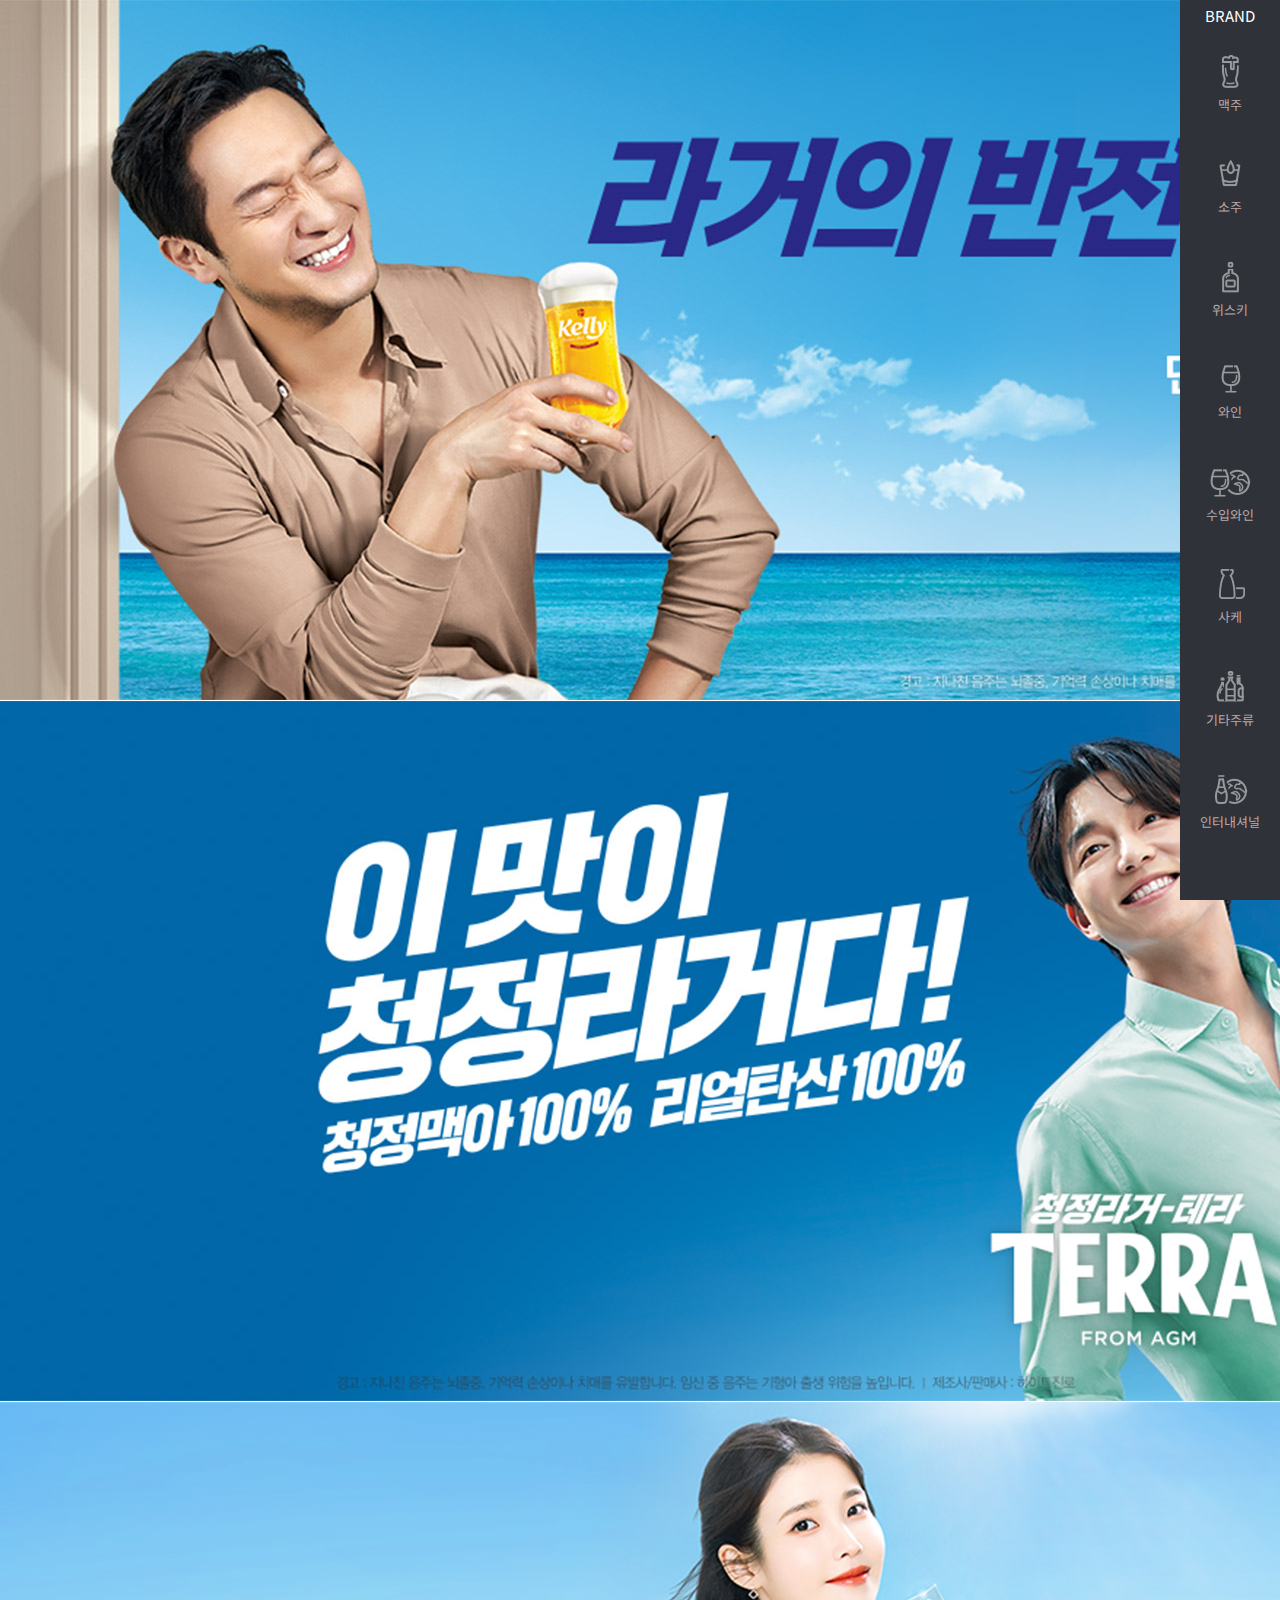
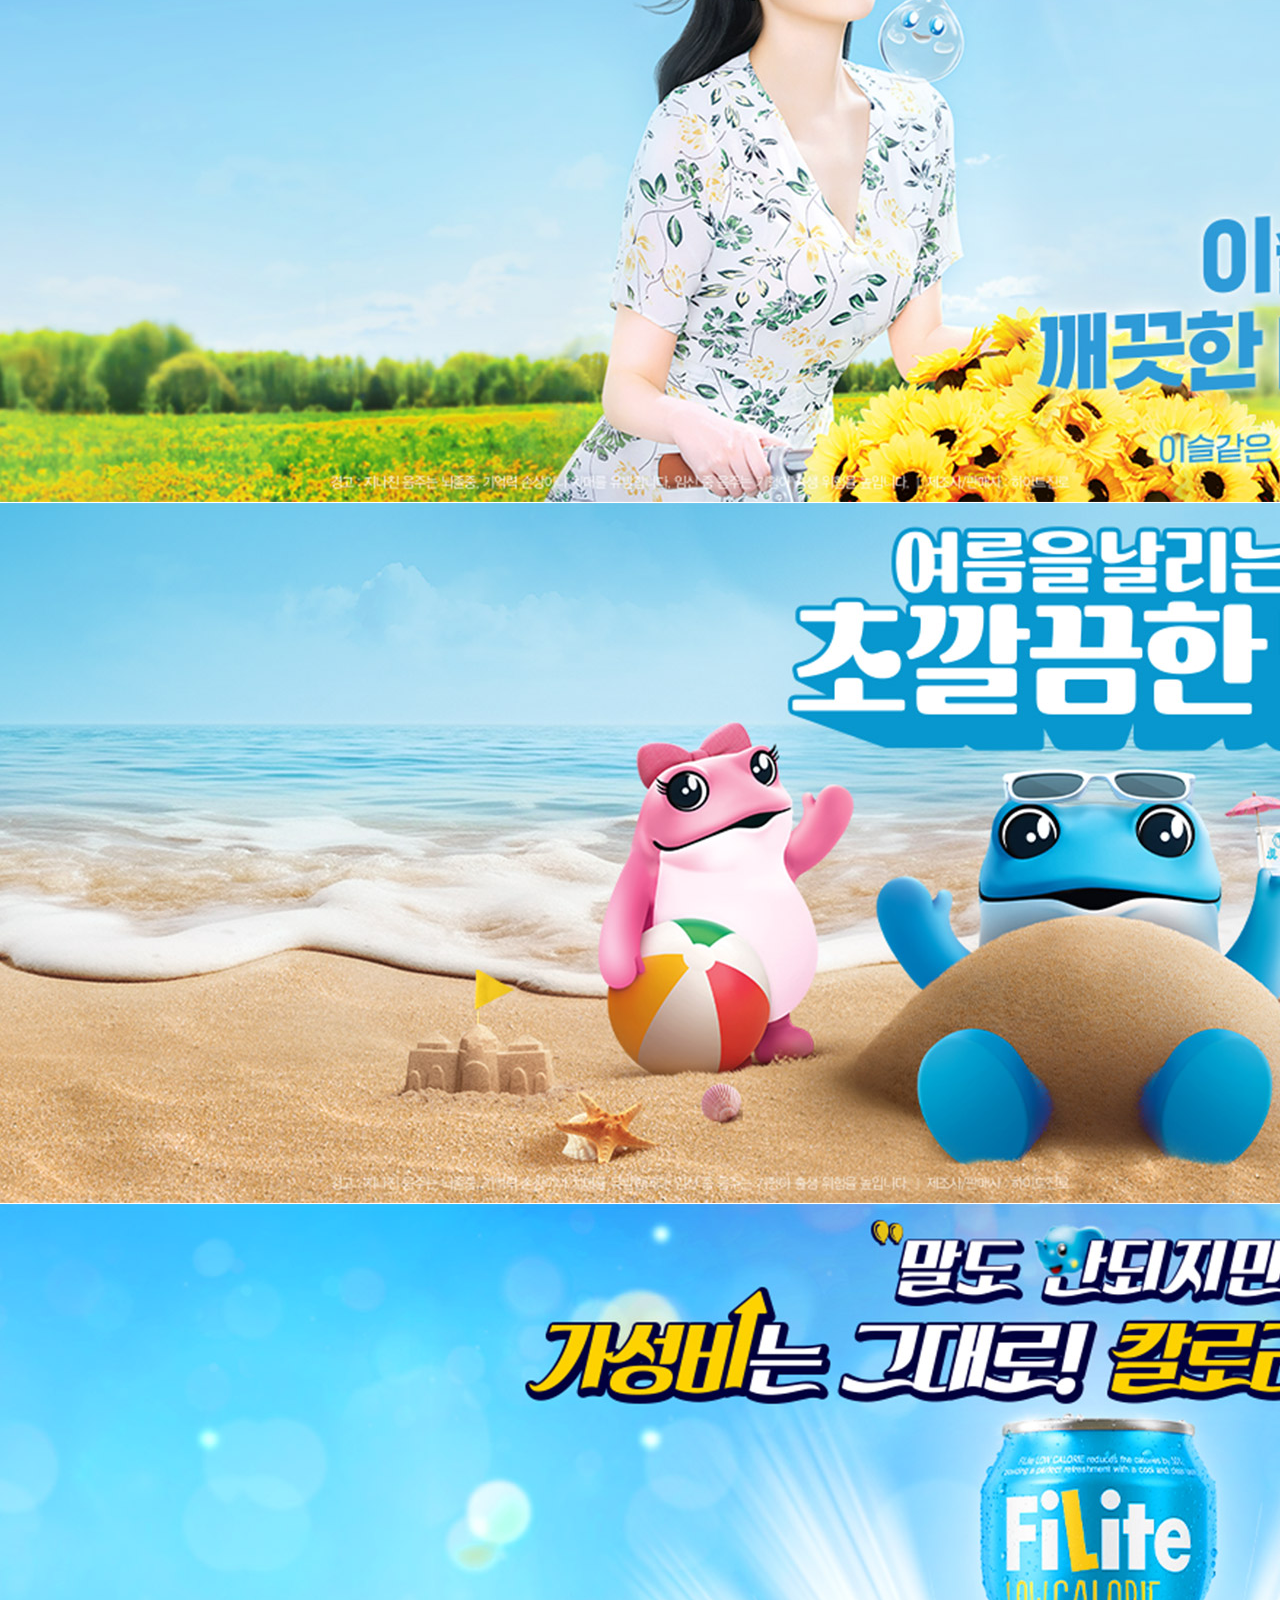
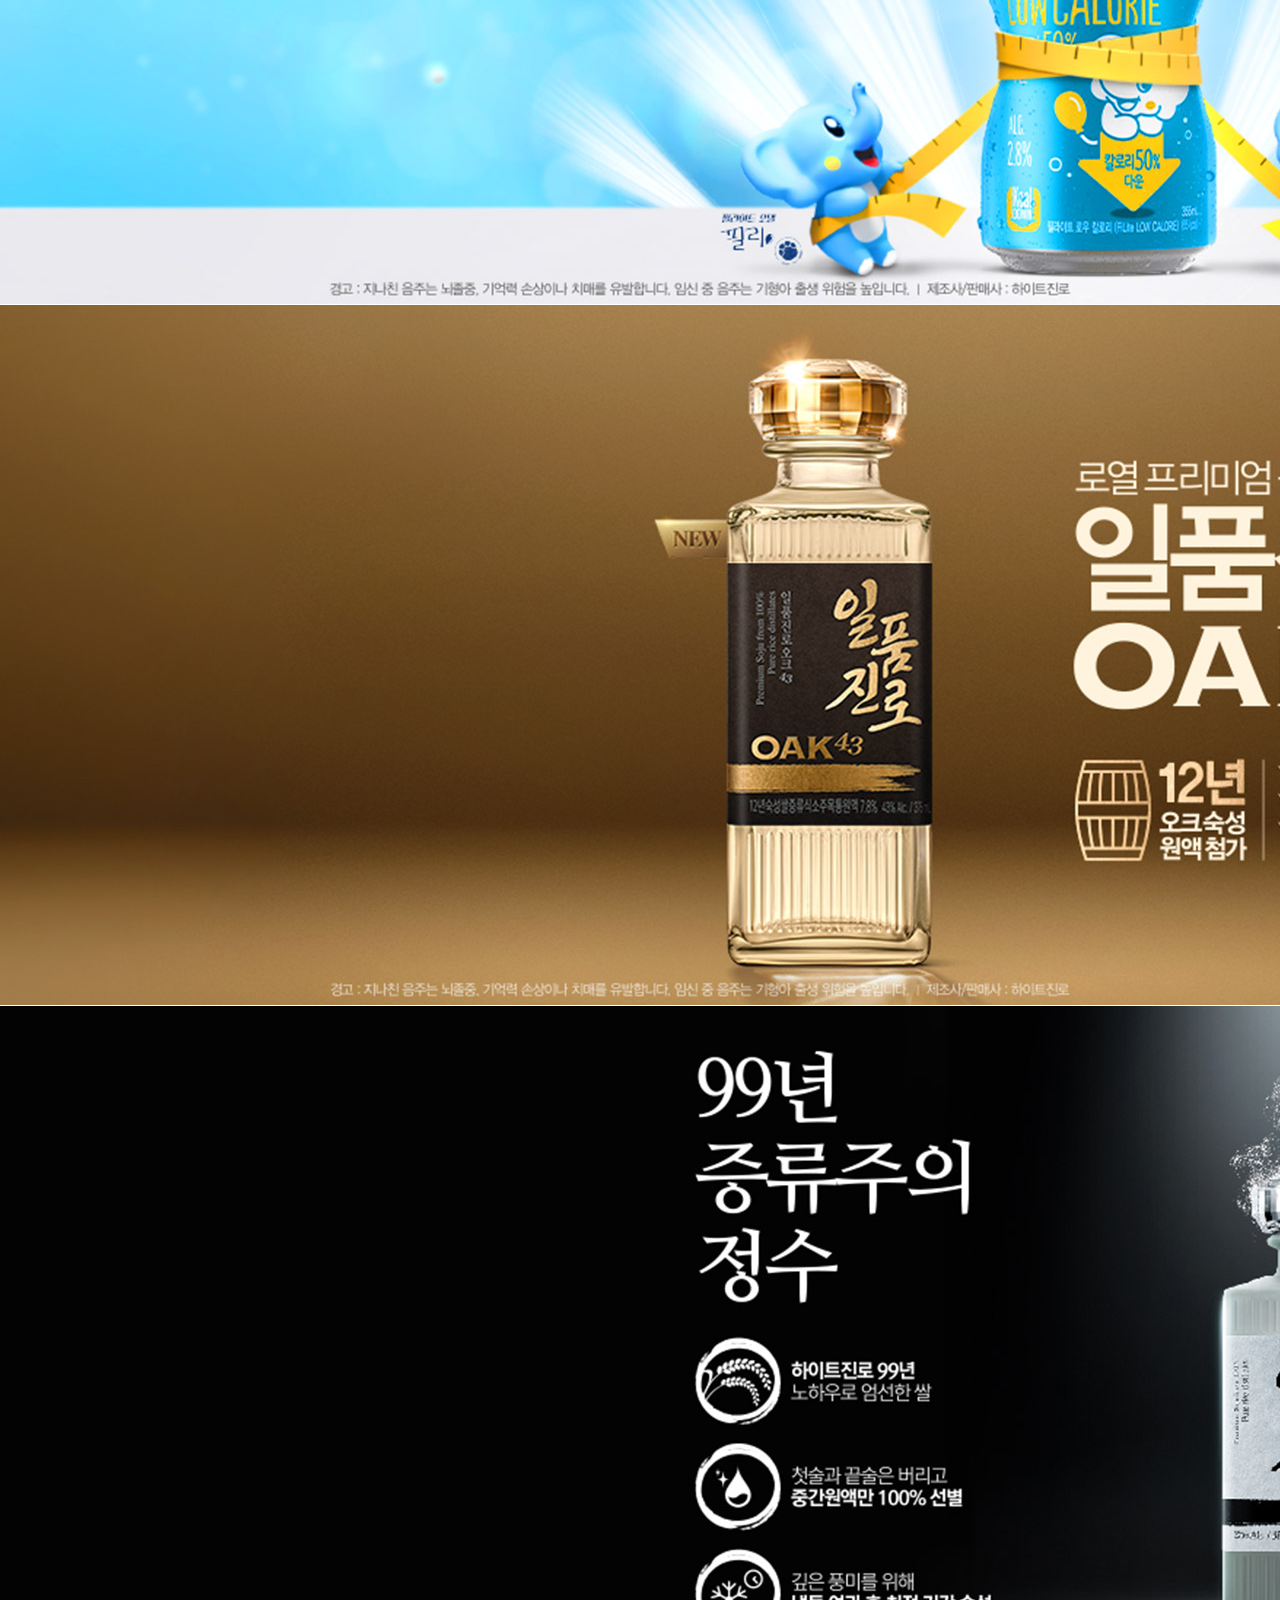
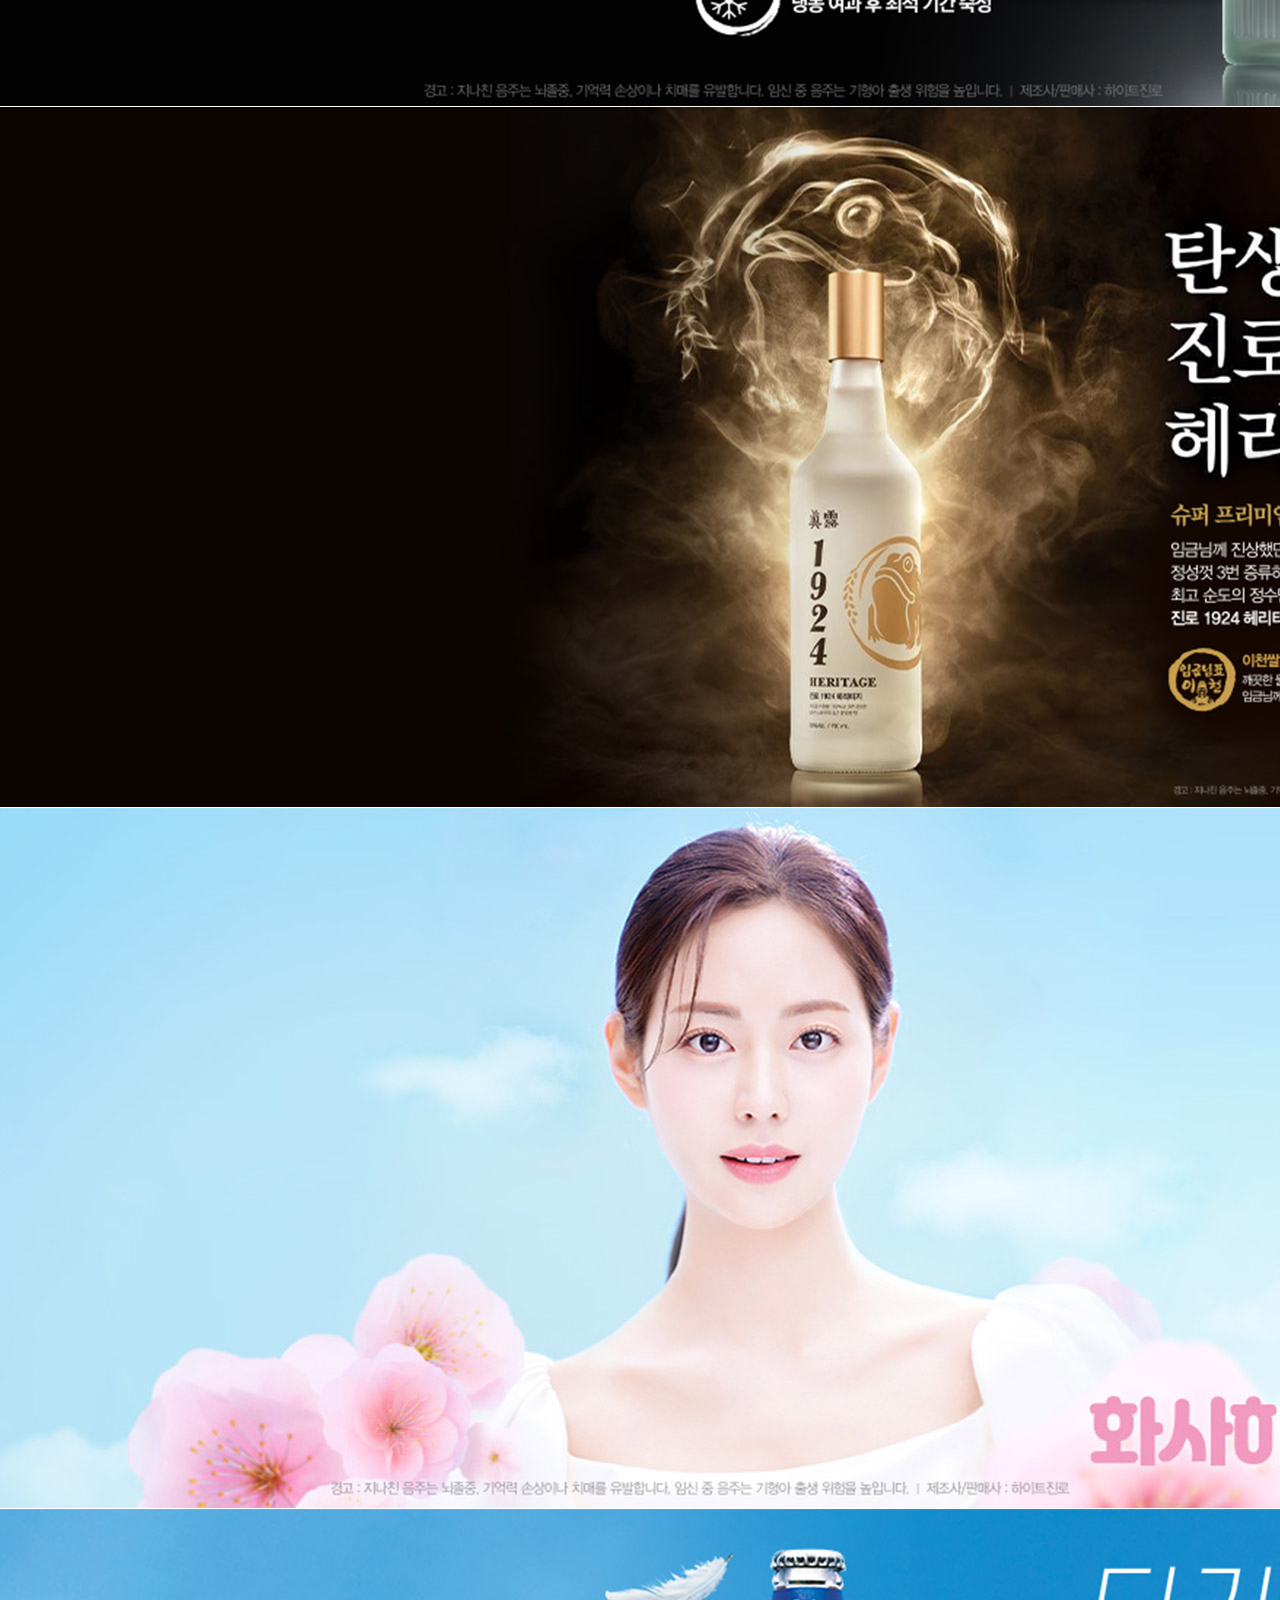
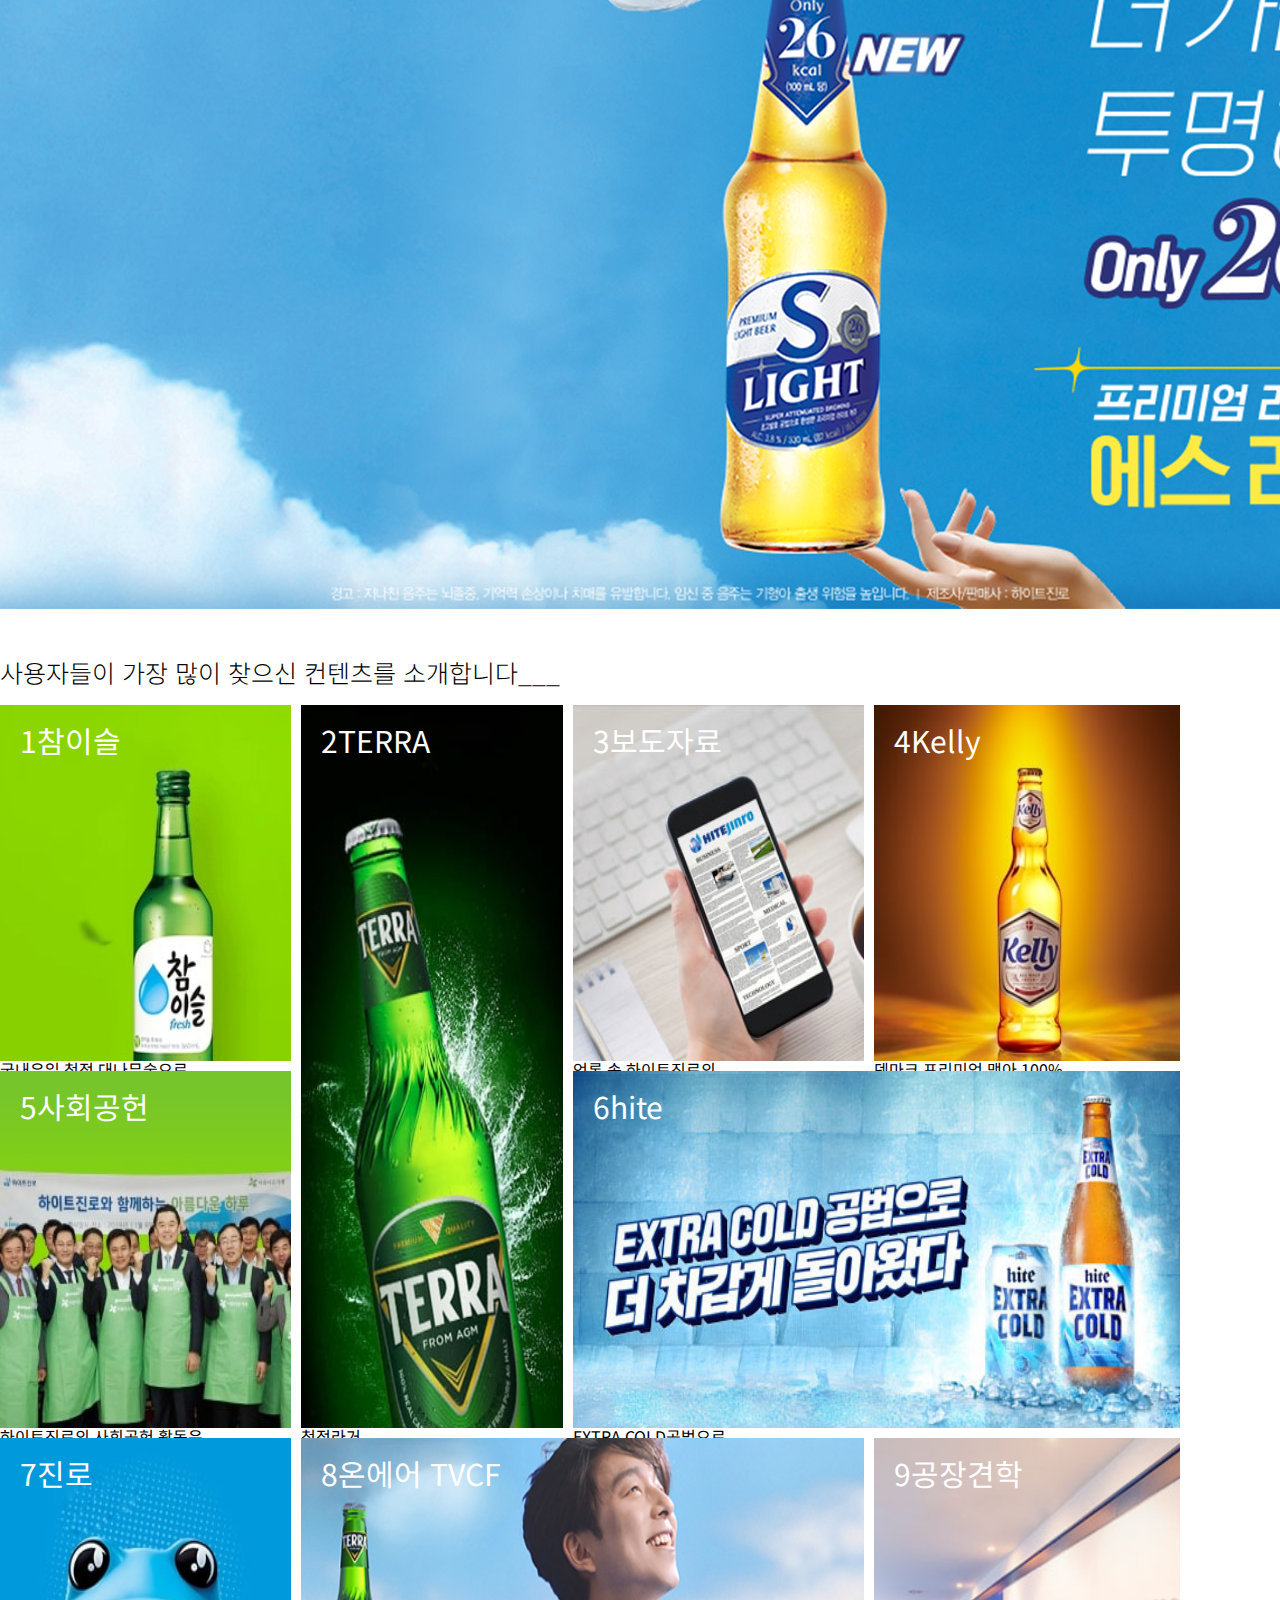
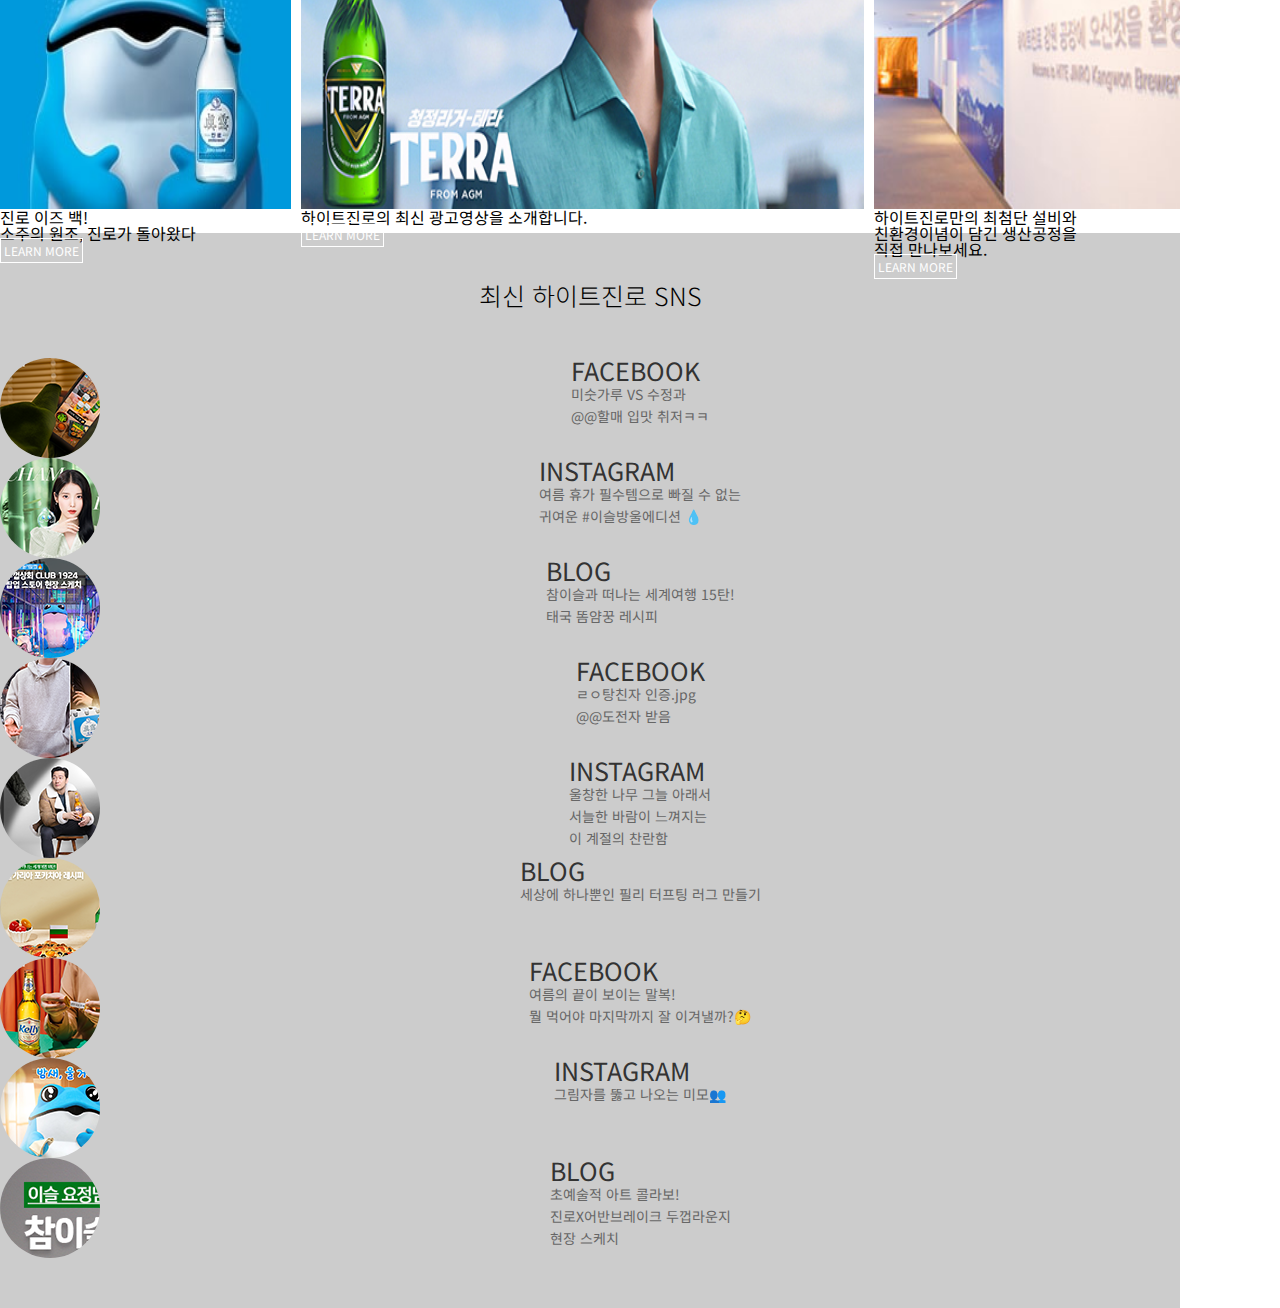
==== commit 70e15491: "Add files via upload" ====
--- a/index.html
+++ b/index.html
@@ -23,8 +23,7 @@
     <script type="text/javascript">   
         $(document).ready( function() {
             $("#top").load("header.html");  // 원하는 파일 경로를 삽입하면 된다
-        // $("#footers").load("common/footer.html");  // 추가 인클루드를 원할 경우 이런식으로 추가하면 된다
-        
+            $("footer").load("footer.html");  // 추가 인클루드를 원할 경우 이런식으로 추가하면 된다
         });
     </script>
     <script type="text/javascript">
@@ -827,83 +826,7 @@
         </div>
     </aside>
    <!-- 하단영역 -->
-   <footer>
-        <div class="wrap paddingT50 paddingB100">
-            <ul class="fnb flex">
-                <li>
-                    <h2><a href="">COMPANY</a></h2>
-                    <ul class="sublist">
-                        <li><a href="">인사말</a></li>
-                        <li><a href="">경영철학</a></li>
-                        <li><a href="">연혁</a></li>
-                        <li><a href="">Introduction</a></li>
-                        <li><a href="">Investment</a></li>
-                        <li><a href="">Location</a></li>
-                        <li><a href="">Factory</a></li>
-                        <li><a href="">Recruit</a></li>
-                        <li><a href="">Sports</a></li>
-                    </ul>
-                </li>
-                <li>
-                    <h2><a href="">SOCIAL & MEDIA</a></h2>
-                    <ul class="sublist">
-                        <li><a href="">Social board</a></li>
-                        <li><a href="">Media</a></li>
-                        <li><a href="">마케팅 성공사례</a></li>
-                    </ul>
-                </li>
-                <li>
-                    <h2><a href="">ESG</a></h2>
-                    <ul class="sublist">
-                        <li><a href="">지속가능환경경영</a></li>
-                        <li><a href="">식품안전경영</a></li>
-                        <li><a href="">안전보건경영</a></li>
-                        <li><a href="">CSR</a></li>
-                        <li><a href="">Ethical Managemaent</a></li>
-                        <li><a href="">기업지배구조</a></li>
-                        <li><a href="">지속가능경영보고서</a></li>
-                    </ul>
-                </li>
-                <li>
-                    <h2><a href="">CUSTOMER CENTER</a></h2>
-                    <ul class="sublist">
-                        <li><a href="">FAQ</a></li>
-                        <li><a href="">Q & A</a></li>
-                        <li><a href="">주류상식 가이드</a></li>
-                        <li><a href="">기타</a></li>
-                    </ul>
-                </li>
-                <li>
-                    <h2><a href="">BRAND</a></h2>
-                    <ul class="sublist">
-                        <li><a href="">맥주</a></li>
-                        <li><a href="">소주</a></li>
-                        <li><a href="">위스키</a></li>
-                        <li><a href="">와인</a></li>
-                        <li><a href="">수입와인</a></li>
-                        <li><a href="">사케</a></li>
-                        <li><a href="">기타 주류</a></li>
-                        <li><a href="">인터내셔널</a></li>
-                    </ul>
-                </li>
-            </ul>
-            <ul class="fnb2 flex">
-                <li><a href="">개인정보처리방침</a></li>
-                <li><a href="">회원이용약관</a></li>
-                <li><a href="">이메일무단수집거부</a></li>
-                <li><a href="">동반성장</a></li>
-                <li><a href="">청음고(부정제보)</a></li>
-                <li><a href="">공시정보 관리규정</a></li>
-                <li><a href="">공정거래자율준수</a></li>
-                <li><a href="">하이트진로 SNS</a></li>
-                <li><a href="">패밀리 사이트</a></li>
-            </ul>
-            <address>(06075) 서울특별시 강남구 영동대로 714 하이트진로빌딩 / 대표전화 080-210-0150 / 사업자등록번호 214-81-00777</address>
-            <p class="p copyright">Copyright© 2016 HITEJINRO CO.LTD. ALL RIGHTS RESERVED.</p>
-            <a href="#top" class="btop">TOP</a>
-        </div>
-        
-   </footer>
+   <footer></footer>
 
 
 </body>
